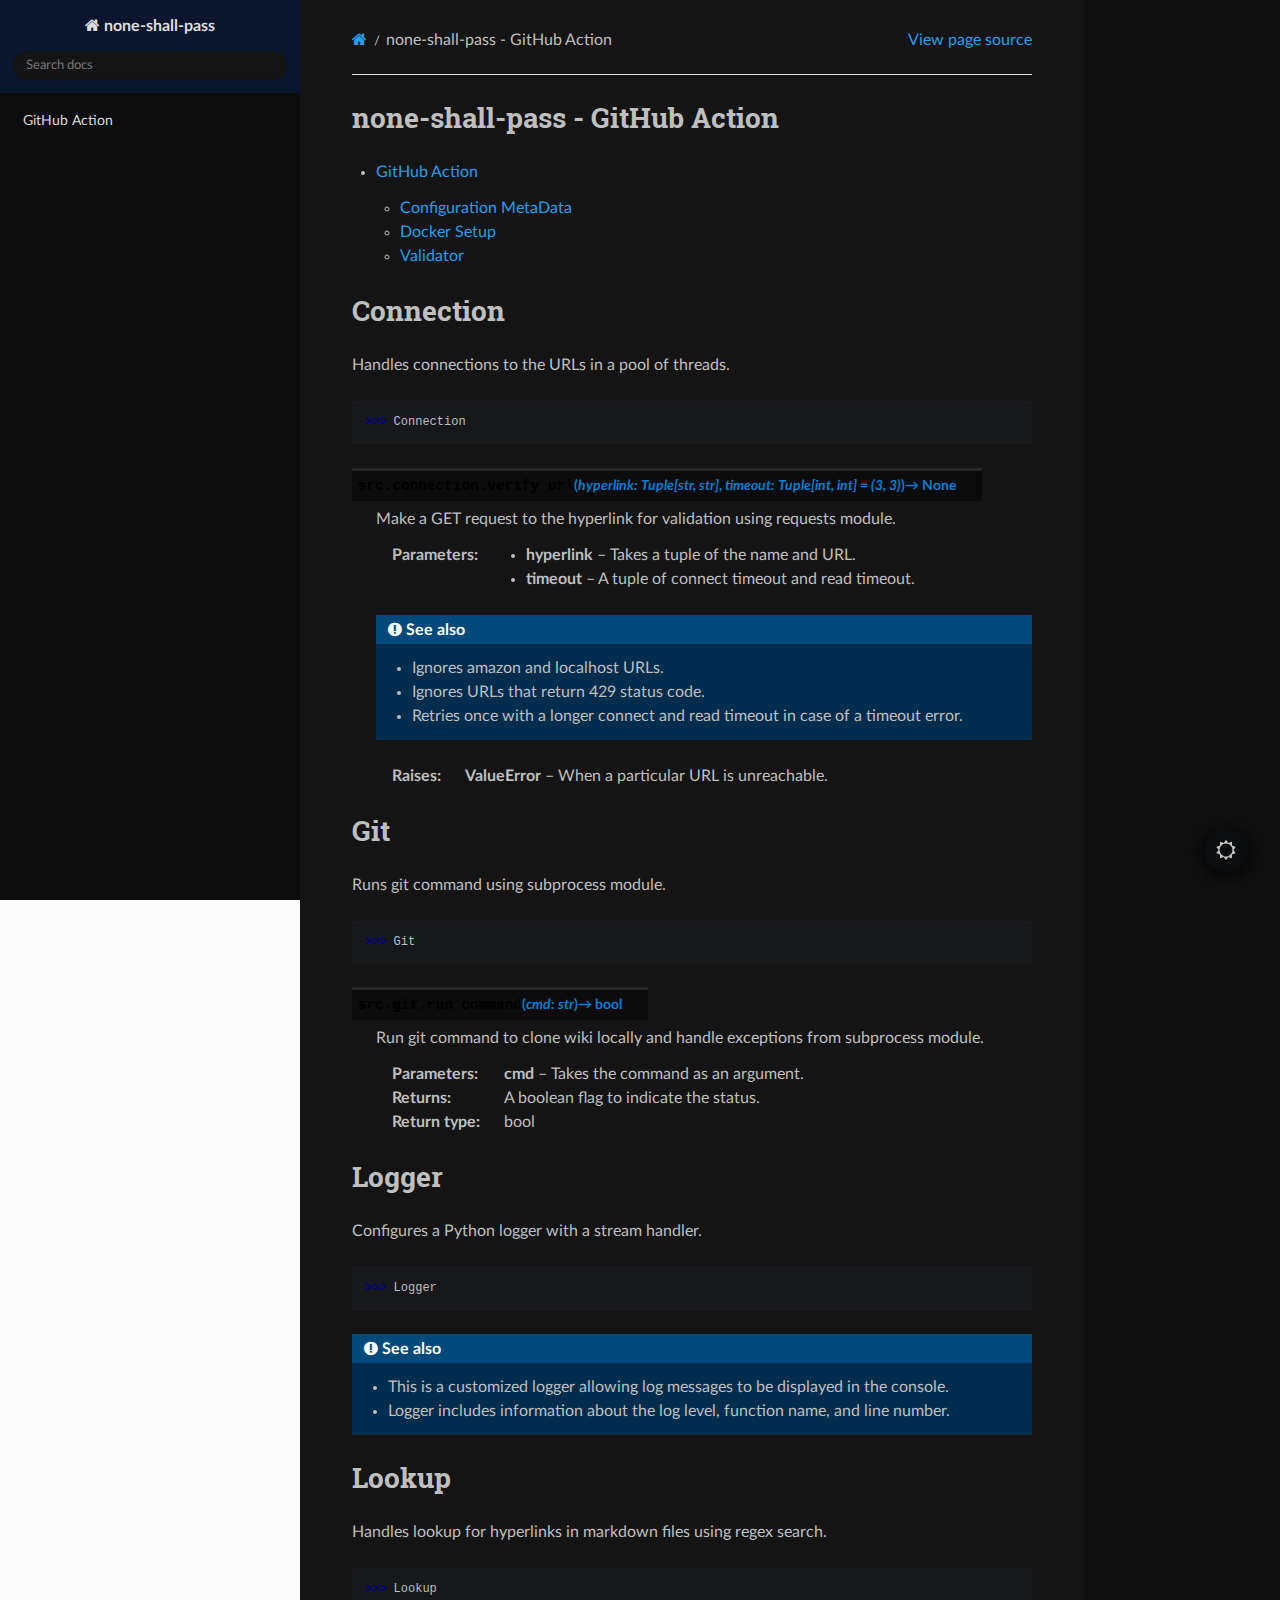
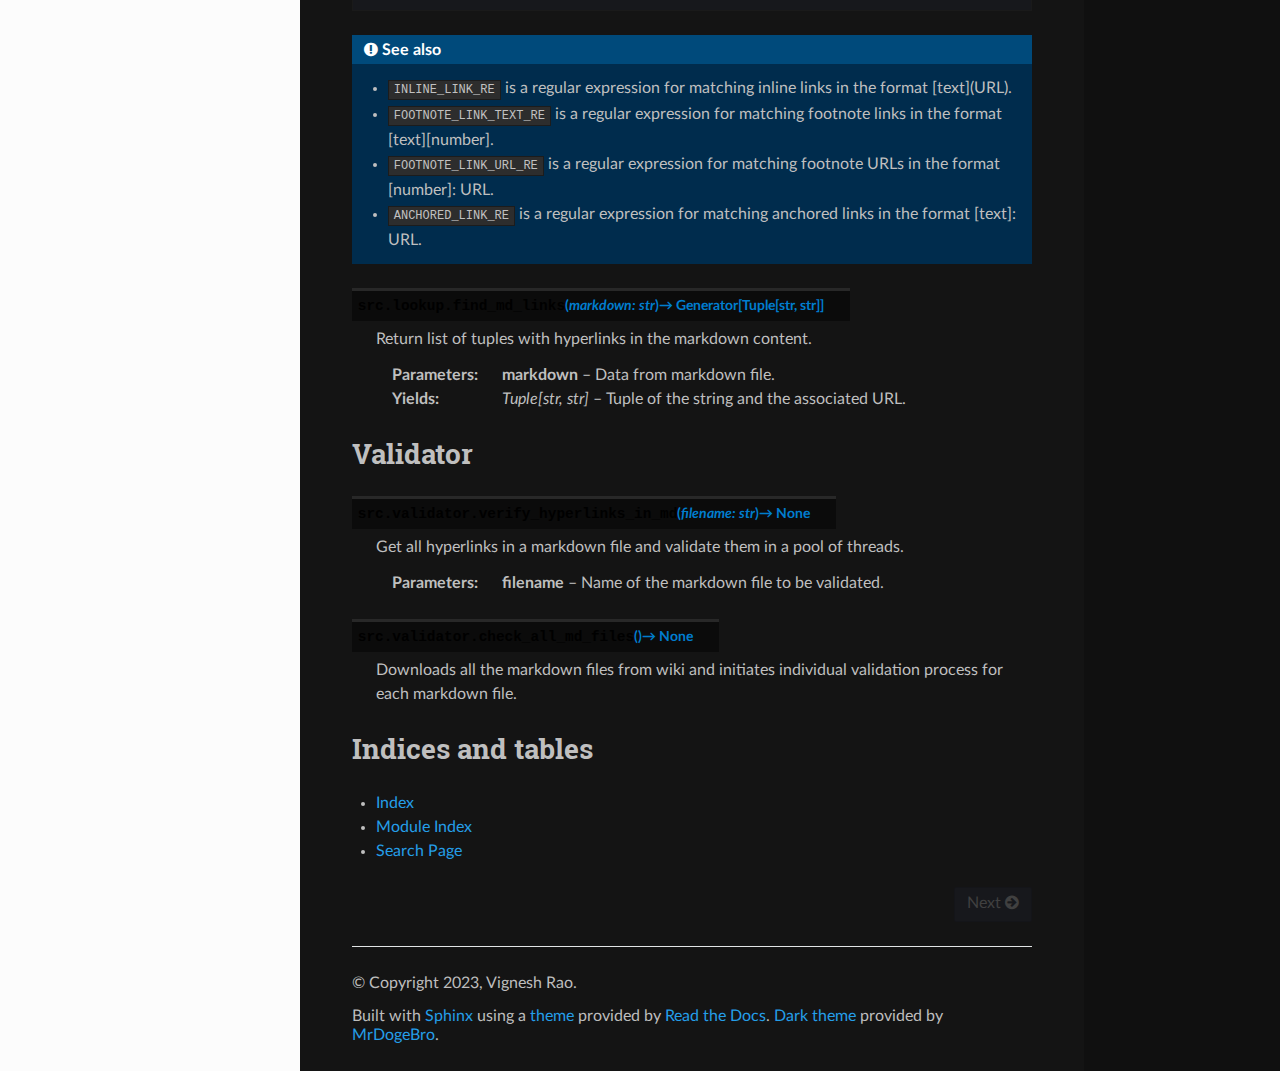
==== docs/index.html @ 96986c54 "Split validation process into modules Update Dockerfile to copy whole src directory Set working dire" ====
<!DOCTYPE html>
<html class="writer-html5" lang="en" >
<head>
  <meta charset="utf-8" /><meta name="generator" content="Docutils 0.18.1: http://docutils.sourceforge.net/" />

  <meta name="viewport" content="width=device-width, initial-scale=1.0" />
  <title>none-shall-pass - GitHub Action &mdash; none-shall-pass  documentation</title>
      <link rel="stylesheet" href="_static/pygments.css" type="text/css" />
      <link rel="stylesheet" href="_static/css/theme.css" type="text/css" />
      <link rel="stylesheet" href="_static/theme.css" type="text/css" />
      <link rel="stylesheet" href="_static/static.css" type="text/css" />
      <link rel="stylesheet" href="_static/dark_mode_css/general.css" type="text/css" />
      <link rel="stylesheet" href="_static/dark_mode_css/dark.css" type="text/css" />
  <!--[if lt IE 9]>
    <script src="_static/js/html5shiv.min.js"></script>
  <![endif]-->
  
        <script data-url_root="./" id="documentation_options" src="_static/documentation_options.js"></script>
        <script src="_static/jquery.js"></script>
        <script src="_static/underscore.js"></script>
        <script src="_static/_sphinx_javascript_frameworks_compat.js"></script>
        <script src="_static/doctools.js"></script>
        <script src="_static/dark_mode_js/default_dark.js"></script>
        <script src="_static/dark_mode_js/theme_switcher.js"></script>
    <script src="_static/js/theme.js"></script>
    <link rel="index" title="Index" href="genindex.html" />
    <link rel="search" title="Search" href="search.html" />
    <link rel="next" title="GitHub Action" href="action.html" /> 
</head>

<body class="wy-body-for-nav"> 
  <div class="wy-grid-for-nav">
    <nav data-toggle="wy-nav-shift" class="wy-nav-side">
      <div class="wy-side-scroll">
        <div class="wy-side-nav-search" >

          
          
          <a href="#" class="icon icon-home">
            none-shall-pass
          </a>
<div role="search">
  <form id="rtd-search-form" class="wy-form" action="search.html" method="get">
    <input type="text" name="q" placeholder="Search docs" aria-label="Search docs" />
    <input type="hidden" name="check_keywords" value="yes" />
    <input type="hidden" name="area" value="default" />
  </form>
</div>
        </div><div class="wy-menu wy-menu-vertical" data-spy="affix" role="navigation" aria-label="Navigation menu">
              <ul>
<li class="toctree-l1"><a class="reference internal" href="action.html">GitHub Action</a></li>
</ul>

        </div>
      </div>
    </nav>

    <section data-toggle="wy-nav-shift" class="wy-nav-content-wrap"><nav class="wy-nav-top" aria-label="Mobile navigation menu" >
          <i data-toggle="wy-nav-top" class="fa fa-bars"></i>
          <a href="#">none-shall-pass</a>
      </nav>

      <div class="wy-nav-content">
        <div class="rst-content">
          <div role="navigation" aria-label="Page navigation">
  <ul class="wy-breadcrumbs">
      <li><a href="#" class="icon icon-home" aria-label="Home"></a></li>
      <li class="breadcrumb-item active">none-shall-pass - GitHub Action</li>
      <li class="wy-breadcrumbs-aside">
            <a href="_sources/index.rst.txt" rel="nofollow"> View page source</a>
      </li>
  </ul>
  <hr/>
</div>
          <div role="main" class="document" itemscope="itemscope" itemtype="http://schema.org/Article">
           <div itemprop="articleBody">
             
  <section id="none-shall-pass-github-action">
<h1>none-shall-pass - GitHub Action<a class="headerlink" href="#none-shall-pass-github-action" title="Permalink to this heading"></a></h1>
<div class="toctree-wrapper compound">
<ul>
<li class="toctree-l1"><a class="reference internal" href="action.html">GitHub Action</a><ul>
<li class="toctree-l2"><a class="reference internal" href="action.html#configuration-metadata">Configuration MetaData</a></li>
<li class="toctree-l2"><a class="reference internal" href="action.html#docker-setup">Docker Setup</a></li>
<li class="toctree-l2"><a class="reference internal" href="action.html#validator">Validator</a></li>
</ul>
</li>
</ul>
</div>
</section>
<section id="module-src.connection">
<span id="connection"></span><h1>Connection<a class="headerlink" href="#module-src.connection" title="Permalink to this heading"></a></h1>
<p>Handles connections to the URLs in a pool of threads.</p>
<div class="doctest highlight-default notranslate"><div class="highlight"><pre><span></span><span class="gp">&gt;&gt;&gt; </span><span class="n">Connection</span>
</pre></div>
</div>
<dl class="py function">
<dt class="sig sig-object py" id="src.connection.verify_url">
<span class="sig-prename descclassname"><span class="pre">src.connection.</span></span><span class="sig-name descname"><span class="pre">verify_url</span></span><span class="sig-paren">(</span><em class="sig-param"><span class="n"><span class="pre">hyperlink</span></span><span class="p"><span class="pre">:</span></span><span class="w"> </span><span class="n"><span class="pre">Tuple</span><span class="p"><span class="pre">[</span></span><span class="pre">str</span><span class="p"><span class="pre">,</span></span><span class="w"> </span><span class="pre">str</span><span class="p"><span class="pre">]</span></span></span></em>, <em class="sig-param"><span class="n"><span class="pre">timeout</span></span><span class="p"><span class="pre">:</span></span><span class="w"> </span><span class="n"><span class="pre">Tuple</span><span class="p"><span class="pre">[</span></span><span class="pre">int</span><span class="p"><span class="pre">,</span></span><span class="w"> </span><span class="pre">int</span><span class="p"><span class="pre">]</span></span></span><span class="w"> </span><span class="o"><span class="pre">=</span></span><span class="w"> </span><span class="default_value"><span class="pre">(3,</span> <span class="pre">3)</span></span></em><span class="sig-paren">)</span> <span class="sig-return"><span class="sig-return-icon">&#x2192;</span> <span class="sig-return-typehint"><span class="pre">None</span></span></span><a class="headerlink" href="#src.connection.verify_url" title="Permalink to this definition"></a></dt>
<dd><p>Make a GET request to the hyperlink for validation using requests module.</p>
<dl class="field-list simple">
<dt class="field-odd">Parameters<span class="colon">:</span></dt>
<dd class="field-odd"><ul class="simple">
<li><p><strong>hyperlink</strong> – Takes a tuple of the name and URL.</p></li>
<li><p><strong>timeout</strong> – A tuple of connect timeout and read timeout.</p></li>
</ul>
</dd>
</dl>
<div class="admonition seealso">
<p class="admonition-title">See also</p>
<ul class="simple">
<li><p>Ignores amazon and localhost URLs.</p></li>
<li><p>Ignores URLs that return 429 status code.</p></li>
<li><p>Retries once with a longer connect and read timeout in case of a timeout error.</p></li>
</ul>
</div>
<dl class="field-list simple">
<dt class="field-odd">Raises<span class="colon">:</span></dt>
<dd class="field-odd"><p><strong>ValueError</strong> – When a particular URL is unreachable.</p>
</dd>
</dl>
</dd></dl>

</section>
<section id="module-src.git">
<span id="git"></span><h1>Git<a class="headerlink" href="#module-src.git" title="Permalink to this heading"></a></h1>
<p>Runs git command using subprocess module.</p>
<div class="doctest highlight-default notranslate"><div class="highlight"><pre><span></span><span class="gp">&gt;&gt;&gt; </span><span class="n">Git</span>
</pre></div>
</div>
<dl class="py function">
<dt class="sig sig-object py" id="src.git.run_command">
<span class="sig-prename descclassname"><span class="pre">src.git.</span></span><span class="sig-name descname"><span class="pre">run_command</span></span><span class="sig-paren">(</span><em class="sig-param"><span class="n"><span class="pre">cmd</span></span><span class="p"><span class="pre">:</span></span><span class="w"> </span><span class="n"><span class="pre">str</span></span></em><span class="sig-paren">)</span> <span class="sig-return"><span class="sig-return-icon">&#x2192;</span> <span class="sig-return-typehint"><span class="pre">bool</span></span></span><a class="headerlink" href="#src.git.run_command" title="Permalink to this definition"></a></dt>
<dd><p>Run git command to clone wiki locally and handle exceptions from subprocess module.</p>
<dl class="field-list simple">
<dt class="field-odd">Parameters<span class="colon">:</span></dt>
<dd class="field-odd"><p><strong>cmd</strong> – Takes the command as an argument.</p>
</dd>
<dt class="field-even">Returns<span class="colon">:</span></dt>
<dd class="field-even"><p>A boolean flag to indicate the status.</p>
</dd>
<dt class="field-odd">Return type<span class="colon">:</span></dt>
<dd class="field-odd"><p>bool</p>
</dd>
</dl>
</dd></dl>

</section>
<section id="module-src.logger">
<span id="logger"></span><h1>Logger<a class="headerlink" href="#module-src.logger" title="Permalink to this heading"></a></h1>
<p>Configures a Python logger with a stream handler.</p>
<div class="doctest highlight-default notranslate"><div class="highlight"><pre><span></span><span class="gp">&gt;&gt;&gt; </span><span class="n">Logger</span>
</pre></div>
</div>
<div class="admonition seealso">
<p class="admonition-title">See also</p>
<ul class="simple">
<li><p>This is a customized logger allowing log messages to be displayed in the console.</p></li>
<li><p>Logger includes information about the log level, function name, and line number.</p></li>
</ul>
</div>
</section>
<section id="module-src.lookup">
<span id="lookup"></span><h1>Lookup<a class="headerlink" href="#module-src.lookup" title="Permalink to this heading"></a></h1>
<p>Handles lookup for hyperlinks in markdown files using regex search.</p>
<div class="doctest highlight-default notranslate"><div class="highlight"><pre><span></span><span class="gp">&gt;&gt;&gt; </span><span class="n">Lookup</span>
</pre></div>
</div>
<div class="admonition seealso">
<p class="admonition-title">See also</p>
<ul class="simple">
<li><p><code class="docutils literal notranslate"><span class="pre">INLINE_LINK_RE</span></code> is a regular expression for matching inline links in the format [text](URL).</p></li>
<li><p><code class="docutils literal notranslate"><span class="pre">FOOTNOTE_LINK_TEXT_RE</span></code> is a regular expression for matching footnote links in the format [text][number].</p></li>
<li><p><code class="docutils literal notranslate"><span class="pre">FOOTNOTE_LINK_URL_RE</span></code> is a regular expression for matching footnote URLs in the format [number]: URL.</p></li>
<li><p><code class="docutils literal notranslate"><span class="pre">ANCHORED_LINK_RE</span></code> is a regular expression for matching anchored links in the format [text]: URL.</p></li>
</ul>
</div>
<dl class="py function">
<dt class="sig sig-object py" id="src.lookup.find_md_links">
<span class="sig-prename descclassname"><span class="pre">src.lookup.</span></span><span class="sig-name descname"><span class="pre">find_md_links</span></span><span class="sig-paren">(</span><em class="sig-param"><span class="n"><span class="pre">markdown</span></span><span class="p"><span class="pre">:</span></span><span class="w"> </span><span class="n"><span class="pre">str</span></span></em><span class="sig-paren">)</span> <span class="sig-return"><span class="sig-return-icon">&#x2192;</span> <span class="sig-return-typehint"><span class="pre">Generator</span><span class="p"><span class="pre">[</span></span><span class="pre">Tuple</span><span class="p"><span class="pre">[</span></span><span class="pre">str</span><span class="p"><span class="pre">,</span></span><span class="w"> </span><span class="pre">str</span><span class="p"><span class="pre">]</span></span><span class="p"><span class="pre">]</span></span></span></span><a class="headerlink" href="#src.lookup.find_md_links" title="Permalink to this definition"></a></dt>
<dd><p>Return list of tuples with hyperlinks in the markdown content.</p>
<dl class="field-list simple">
<dt class="field-odd">Parameters<span class="colon">:</span></dt>
<dd class="field-odd"><p><strong>markdown</strong> – Data from markdown file.</p>
</dd>
<dt class="field-even">Yields<span class="colon">:</span></dt>
<dd class="field-even"><p><em>Tuple[str, str]</em> – Tuple of the string and the associated URL.</p>
</dd>
</dl>
</dd></dl>

</section>
<section id="module-src.validator">
<span id="validator"></span><h1>Validator<a class="headerlink" href="#module-src.validator" title="Permalink to this heading"></a></h1>
<dl class="py function">
<dt class="sig sig-object py" id="src.validator.verify_hyperlinks_in_md">
<span class="sig-prename descclassname"><span class="pre">src.validator.</span></span><span class="sig-name descname"><span class="pre">verify_hyperlinks_in_md</span></span><span class="sig-paren">(</span><em class="sig-param"><span class="n"><span class="pre">filename</span></span><span class="p"><span class="pre">:</span></span><span class="w"> </span><span class="n"><span class="pre">str</span></span></em><span class="sig-paren">)</span> <span class="sig-return"><span class="sig-return-icon">&#x2192;</span> <span class="sig-return-typehint"><span class="pre">None</span></span></span><a class="headerlink" href="#src.validator.verify_hyperlinks_in_md" title="Permalink to this definition"></a></dt>
<dd><p>Get all hyperlinks in a markdown file and validate them in a pool of threads.</p>
<dl class="field-list simple">
<dt class="field-odd">Parameters<span class="colon">:</span></dt>
<dd class="field-odd"><p><strong>filename</strong> – Name of the markdown file to be validated.</p>
</dd>
</dl>
</dd></dl>

<dl class="py function">
<dt class="sig sig-object py" id="src.validator.check_all_md_files">
<span class="sig-prename descclassname"><span class="pre">src.validator.</span></span><span class="sig-name descname"><span class="pre">check_all_md_files</span></span><span class="sig-paren">(</span><span class="sig-paren">)</span> <span class="sig-return"><span class="sig-return-icon">&#x2192;</span> <span class="sig-return-typehint"><span class="pre">None</span></span></span><a class="headerlink" href="#src.validator.check_all_md_files" title="Permalink to this definition"></a></dt>
<dd><p>Downloads all the markdown files from wiki and initiates individual validation process for each markdown file.</p>
</dd></dl>

</section>
<section id="indices-and-tables">
<h1>Indices and tables<a class="headerlink" href="#indices-and-tables" title="Permalink to this heading"></a></h1>
<ul class="simple">
<li><p><a class="reference internal" href="genindex.html"><span class="std std-ref">Index</span></a></p></li>
<li><p><a class="reference internal" href="py-modindex.html"><span class="std std-ref">Module Index</span></a></p></li>
<li><p><a class="reference internal" href="search.html"><span class="std std-ref">Search Page</span></a></p></li>
</ul>
</section>


           </div>
          </div>
          <footer><div class="rst-footer-buttons" role="navigation" aria-label="Footer">
        <a href="action.html" class="btn btn-neutral float-right" title="GitHub Action" accesskey="n" rel="next">Next <span class="fa fa-arrow-circle-right" aria-hidden="true"></span></a>
    </div>

  <hr/>

  <div role="contentinfo">
    <p>&#169; Copyright 2023, Vignesh Rao.</p>
  </div>

  Built with <a href="https://www.sphinx-doc.org/">Sphinx</a> using a
    <a href="https://github.com/readthedocs/sphinx_rtd_theme">theme</a>
    provided by <a href="https://readthedocs.org">Read the Docs</a>.
   

</footer>
        </div>
      </div>
    </section>
  </div>
  <script>
      jQuery(function () {
          SphinxRtdTheme.Navigation.enable(true);
      });
  </script> 

</body>
</html>
---- docs/_static/pygments.css ----
pre { line-height: 125%; }
td.linenos .normal { color: inherit; background-color: transparent; padding-left: 5px; padding-right: 5px; }
span.linenos { color: inherit; background-color: transparent; padding-left: 5px; padding-right: 5px; }
td.linenos .special { color: #000000; background-color: #ffffc0; padding-left: 5px; padding-right: 5px; }
span.linenos.special { color: #000000; background-color: #ffffc0; padding-left: 5px; padding-right: 5px; }
.highlight .hll { background-color: #ffffcc }
.highlight { background: #f8f8f8; }
.highlight .c { color: #3D7B7B; font-style: italic } /* Comment */
.highlight .err { border: 1px solid #FF0000 } /* Error */
.highlight .k { color: #008000; font-weight: bold } /* Keyword */
.highlight .o { color: #666666 } /* Operator */
.highlight .ch { color: #3D7B7B; font-style: italic } /* Comment.Hashbang */
.highlight .cm { color: #3D7B7B; font-style: italic } /* Comment.Multiline */
.highlight .cp { color: #9C6500 } /* Comment.Preproc */
.highlight .cpf { color: #3D7B7B; font-style: italic } /* Comment.PreprocFile */
.highlight .c1 { color: #3D7B7B; font-style: italic } /* Comment.Single */
.highlight .cs { color: #3D7B7B; font-style: italic } /* Comment.Special */
.highlight .gd { color: #A00000 } /* Generic.Deleted */
.highlight .ge { font-style: italic } /* Generic.Emph */
.highlight .ges { font-weight: bold; font-style: italic } /* Generic.EmphStrong */
.highlight .gr { color: #E40000 } /* Generic.Error */
.highlight .gh { color: #000080; font-weight: bold } /* Generic.Heading */
.highlight .gi { color: #008400 } /* Generic.Inserted */
.highlight .go { color: #717171 } /* Generic.Output */
.highlight .gp { color: #000080; font-weight: bold } /* Generic.Prompt */
.highlight .gs { font-weight: bold } /* Generic.Strong */
.highlight .gu { color: #800080; font-weight: bold } /* Generic.Subheading */
.highlight .gt { color: #0044DD } /* Generic.Traceback */
.highlight .kc { color: #008000; font-weight: bold } /* Keyword.Constant */
.highlight .kd { color: #008000; font-weight: bold } /* Keyword.Declaration */
.highlight .kn { color: #008000; font-weight: bold } /* Keyword.Namespace */
.highlight .kp { color: #008000 } /* Keyword.Pseudo */
.highlight .kr { color: #008000; font-weight: bold } /* Keyword.Reserved */
.highlight .kt { color: #B00040 } /* Keyword.Type */
.highlight .m { color: #666666 } /* Literal.Number */
.highlight .s { color: #BA2121 } /* Literal.String */
.highlight .na { color: #687822 } /* Name.Attribute */
.highlight .nb { color: #008000 } /* Name.Builtin */
.highlight .nc { color: #0000FF; font-weight: bold } /* Name.Class */
.highlight .no { color: #880000 } /* Name.Constant */
.highlight .nd { color: #AA22FF } /* Name.Decorator */
.highlight .ni { color: #717171; font-weight: bold } /* Name.Entity */
.highlight .ne { color: #CB3F38; font-weight: bold } /* Name.Exception */
.highlight .nf { color: #0000FF } /* Name.Function */
.highlight .nl { color: #767600 } /* Name.Label */
.highlight .nn { color: #0000FF; font-weight: bold } /* Name.Namespace */
.highlight .nt { color: #008000; font-weight: bold } /* Name.Tag */
.highlight .nv { color: #19177C } /* Name.Variable */
.highlight .ow { color: #AA22FF; font-weight: bold } /* Operator.Word */
.highlight .w { color: #bbbbbb } /* Text.Whitespace */
.highlight .mb { color: #666666 } /* Literal.Number.Bin */
.highlight .mf { color: #666666 } /* Literal.Number.Float */
.highlight .mh { color: #666666 } /* Literal.Number.Hex */
.highlight .mi { color: #666666 } /* Literal.Number.Integer */
.highlight .mo { color: #666666 } /* Literal.Number.Oct */
.highlight .sa { color: #BA2121 } /* Literal.String.Affix */
.highlight .sb { color: #BA2121 } /* Literal.String.Backtick */
.highlight .sc { color: #BA2121 } /* Literal.String.Char */
.highlight .dl { color: #BA2121 } /* Literal.String.Delimiter */
.highlight .sd { color: #BA2121; font-style: italic } /* Literal.String.Doc */
.highlight .s2 { color: #BA2121 } /* Literal.String.Double */
.highlight .se { color: #AA5D1F; font-weight: bold } /* Literal.String.Escape */
.highlight .sh { color: #BA2121 } /* Literal.String.Heredoc */
.highlight .si { color: #A45A77; font-weight: bold } /* Literal.String.Interpol */
.highlight .sx { color: #008000 } /* Literal.String.Other */
.highlight .sr { color: #A45A77 } /* Literal.String.Regex */
.highlight .s1 { color: #BA2121 } /* Literal.String.Single */
.highlight .ss { color: #19177C } /* Literal.String.Symbol */
.highlight .bp { color: #008000 } /* Name.Builtin.Pseudo */
.highlight .fm { color: #0000FF } /* Name.Function.Magic */
.highlight .vc { color: #19177C } /* Name.Variable.Class */
.highlight .vg { color: #19177C } /* Name.Variable.Global */
.highlight .vi { color: #19177C } /* Name.Variable.Instance */
.highlight .vm { color: #19177C } /* Name.Variable.Magic */
.highlight .il { color: #666666 } /* Literal.Number.Integer.Long */
---- docs/_static/css/theme.css ----
html{box-sizing:border-box}*,:after,:before{box-sizing:inherit}article,aside,details,figcaption,figure,footer,header,hgroup,nav,section{display:block}audio,canvas,video{display:inline-block;*display:inline;*zoom:1}[hidden],audio:not([controls]){display:none}*{-webkit-box-sizing:border-box;-moz-box-sizing:border-box;box-sizing:border-box}html{font-size:100%;-webkit-text-size-adjust:100%;-ms-text-size-adjust:100%}body{margin:0}a:active,a:hover{outline:0}abbr[title]{border-bottom:1px dotted}b,strong{font-weight:700}blockquote{margin:0}dfn{font-style:italic}ins{background:#ff9;text-decoration:none}ins,mark{color:#000}mark{background:#ff0;font-style:italic;font-weight:700}.rst-content code,.rst-content tt,code,kbd,pre,samp{font-family:monospace,serif;_font-family:courier new,monospace;font-size:1em}pre{white-space:pre}q{quotes:none}q:after,q:before{content:"";content:none}small{font-size:85%}sub,sup{font-size:75%;line-height:0;position:relative;vertical-align:baseline}sup{top:-.5em}sub{bottom:-.25em}dl,ol,ul{margin:0;padding:0;list-style:none;list-style-image:none}li{list-style:none}dd{margin:0}img{border:0;-ms-interpolation-mode:bicubic;vertical-align:middle;max-width:100%}svg:not(:root){overflow:hidden}figure,form{margin:0}label{cursor:pointer}button,input,select,textarea{font-size:100%;margin:0;vertical-align:baseline;*vertical-align:middle}button,input{line-height:normal}button,input[type=button],input[type=reset],input[type=submit]{cursor:pointer;-webkit-appearance:button;*overflow:visible}button[disabled],input[disabled]{cursor:default}input[type=search]{-webkit-appearance:textfield;-moz-box-sizing:content-box;-webkit-box-sizing:content-box;box-sizing:content-box}textarea{resize:vertical}table{border-collapse:collapse;border-spacing:0}td{vertical-align:top}.chromeframe{margin:.2em 0;background:#ccc;color:#000;padding:.2em 0}.ir{display:block;border:0;text-indent:-999em;overflow:hidden;background-color:transparent;background-repeat:no-repeat;text-align:left;direction:ltr;*line-height:0}.ir br{display:none}.hidden{display:none!important;visibility:hidden}.visuallyhidden{border:0;clip:rect(0 0 0 0);height:1px;margin:-1px;overflow:hidden;padding:0;position:absolute;width:1px}.visuallyhidden.focusable:active,.visuallyhidden.focusable:focus{clip:auto;height:auto;margin:0;overflow:visible;position:static;width:auto}.invisible{visibility:hidden}.relative{position:relative}big,small{font-size:100%}@media print{body,html,section{background:none!important}*{box-shadow:none!important;text-shadow:none!important;filter:none!important;-ms-filter:none!important}a,a:visited{text-decoration:underline}.ir a:after,a[href^="#"]:after,a[href^="javascript:"]:after{content:""}blockquote,pre{page-break-inside:avoid}thead{display:table-header-group}img,tr{page-break-inside:avoid}img{max-width:100%!important}@page{margin:.5cm}.rst-content .toctree-wrapper>p.caption,h2,h3,p{orphans:3;widows:3}.rst-content .toctree-wrapper>p.caption,h2,h3{page-break-after:avoid}}.btn,.fa:before,.icon:before,.rst-content .admonition,.rst-content .admonition-title:before,.rst-content .admonition-todo,.rst-content .attention,.rst-content .caution,.rst-content .code-block-caption .headerlink:before,.rst-content .danger,.rst-content .eqno .headerlink:before,.rst-content .error,.rst-content .hint,.rst-content .important,.rst-content .note,.rst-content .seealso,.rst-content .tip,.rst-content .warning,.rst-content code.download span:first-child:before,.rst-content dl dt .headerlink:before,.rst-content h1 .headerlink:before,.rst-content h2 .headerlink:before,.rst-content h3 .headerlink:before,.rst-content h4 .headerlink:before,.rst-content h5 .headerlink:before,.rst-content h6 .headerlink:before,.rst-content p.caption .headerlink:before,.rst-content p .headerlink:before,.rst-content table>caption .headerlink:before,.rst-content tt.download span:first-child:before,.wy-alert,.wy-dropdown .caret:before,.wy-inline-validate.wy-inline-validate-danger .wy-input-context:before,.wy-inline-validate.wy-inline-validate-info .wy-input-context:before,.wy-inline-validate.wy-inline-validate-success .wy-input-context:before,.wy-inline-validate.wy-inline-validate-warning .wy-input-context:before,.wy-menu-vertical li.current>a button.toctree-expand:before,.wy-menu-vertical li.on a button.toctree-expand:before,.wy-menu-vertical li button.toctree-expand:before,input[type=color],input[type=date],input[type=datetime-local],input[type=datetime],input[type=email],input[type=month],input[type=number],input[type=password],input[type=search],input[type=tel],input[type=text],input[type=time],input[type=url],input[type=week],select,textarea{-webkit-font-smoothing:antialiased}.clearfix{*zoom:1}.clearfix:after,.clearfix:before{display:table;content:""}.clearfix:after{clear:both}/*!
 *  Font Awesome 4.7.0 by @davegandy - http://fontawesome.io - @fontawesome
 *  License - http://fontawesome.io/license (Font: SIL OFL 1.1, CSS: MIT License)
 */@font-face{font-family:FontAwesome;src:url(fonts/fontawesome-webfont.eot?674f50d287a8c48dc19ba404d20fe713);src:url(fonts/fontawesome-webfont.eot?674f50d287a8c48dc19ba404d20fe713?#iefix&v=4.7.0) format("embedded-opentype"),url(fonts/fontawesome-webfont.woff2?af7ae505a9eed503f8b8e6982036873e) format("woff2"),url(fonts/fontawesome-webfont.woff?fee66e712a8a08eef5805a46892932ad) format("woff"),url(fonts/fontawesome-webfont.ttf?b06871f281fee6b241d60582ae9369b9) format("truetype"),url(fonts/fontawesome-webfont.svg?912ec66d7572ff821749319396470bde#fontawesomeregular) format("svg");font-weight:400;font-style:normal}.fa,.icon,.rst-content .admonition-title,.rst-content .code-block-caption .headerlink,.rst-content .eqno .headerlink,.rst-content code.download span:first-child,.rst-content dl dt .headerlink,.rst-content h1 .headerlink,.rst-content h2 .headerlink,.rst-content h3 .headerlink,.rst-content h4 .headerlink,.rst-content h5 .headerlink,.rst-content h6 .headerlink,.rst-content p.caption .headerlink,.rst-content p .headerlink,.rst-content table>caption .headerlink,.rst-content tt.download span:first-child,.wy-menu-vertical li.current>a button.toctree-expand,.wy-menu-vertical li.on a button.toctree-expand,.wy-menu-vertical li button.toctree-expand{display:inline-block;font:normal normal normal 14px/1 FontAwesome;font-size:inherit;text-rendering:auto;-webkit-font-smoothing:antialiased;-moz-osx-font-smoothing:grayscale}.fa-lg{font-size:1.33333em;line-height:.75em;vertical-align:-15%}.fa-2x{font-size:2em}.fa-3x{font-size:3em}.fa-4x{font-size:4em}.fa-5x{font-size:5em}.fa-fw{width:1.28571em;text-align:center}.fa-ul{padding-left:0;margin-left:2.14286em;list-style-type:none}.fa-ul>li{position:relative}.fa-li{position:absolute;left:-2.14286em;width:2.14286em;top:.14286em;text-align:center}.fa-li.fa-lg{left:-1.85714em}.fa-border{padding:.2em .25em .15em;border:.08em solid #eee;border-radius:.1em}.fa-pull-left{float:left}.fa-pull-right{float:right}.fa-pull-left.icon,.fa.fa-pull-left,.rst-content .code-block-caption .fa-pull-left.headerlink,.rst-content .eqno .fa-pull-left.headerlink,.rst-content .fa-pull-left.admonition-title,.rst-content code.download span.fa-pull-left:first-child,.rst-content dl dt .fa-pull-left.headerlink,.rst-content h1 .fa-pull-left.headerlink,.rst-content h2 .fa-pull-left.headerlink,.rst-content h3 .fa-pull-left.headerlink,.rst-content h4 .fa-pull-left.headerlink,.rst-content h5 .fa-pull-left.headerlink,.rst-content h6 .fa-pull-left.headerlink,.rst-content p .fa-pull-left.headerlink,.rst-content table>caption .fa-pull-left.headerlink,.rst-content tt.download span.fa-pull-left:first-child,.wy-menu-vertical li.current>a button.fa-pull-left.toctree-expand,.wy-menu-vertical li.on a button.fa-pull-left.toctree-expand,.wy-menu-vertical li button.fa-pull-left.toctree-expand{margin-right:.3em}.fa-pull-right.icon,.fa.fa-pull-right,.rst-content .code-block-caption .fa-pull-right.headerlink,.rst-content .eqno .fa-pull-right.headerlink,.rst-content .fa-pull-right.admonition-title,.rst-content code.download span.fa-pull-right:first-child,.rst-content dl dt .fa-pull-right.headerlink,.rst-content h1 .fa-pull-right.headerlink,.rst-content h2 .fa-pull-right.headerlink,.rst-content h3 .fa-pull-right.headerlink,.rst-content h4 .fa-pull-right.headerlink,.rst-content h5 .fa-pull-right.headerlink,.rst-content h6 .fa-pull-right.headerlink,.rst-content p .fa-pull-right.headerlink,.rst-content table>caption .fa-pull-right.headerlink,.rst-content tt.download span.fa-pull-right:first-child,.wy-menu-vertical li.current>a button.fa-pull-right.toctree-expand,.wy-menu-vertical li.on a button.fa-pull-right.toctree-expand,.wy-menu-vertical li button.fa-pull-right.toctree-expand{margin-left:.3em}.pull-right{float:right}.pull-left{float:left}.fa.pull-left,.pull-left.icon,.rst-content .code-block-caption .pull-left.headerlink,.rst-content .eqno .pull-left.headerlink,.rst-content .pull-left.admonition-title,.rst-content code.download span.pull-left:first-child,.rst-content dl dt .pull-left.headerlink,.rst-content h1 .pull-left.headerlink,.rst-content h2 .pull-left.headerlink,.rst-content h3 .pull-left.headerlink,.rst-content h4 .pull-left.headerlink,.rst-content h5 .pull-left.headerlink,.rst-content h6 .pull-left.headerlink,.rst-content p .pull-left.headerlink,.rst-content table>caption .pull-left.headerlink,.rst-content tt.download span.pull-left:first-child,.wy-menu-vertical li.current>a button.pull-left.toctree-expand,.wy-menu-vertical li.on a button.pull-left.toctree-expand,.wy-menu-vertical li button.pull-left.toctree-expand{margin-right:.3em}.fa.pull-right,.pull-right.icon,.rst-content .code-block-caption .pull-right.headerlink,.rst-content .eqno .pull-right.headerlink,.rst-content .pull-right.admonition-title,.rst-content code.download span.pull-right:first-child,.rst-content dl dt .pull-right.headerlink,.rst-content h1 .pull-right.headerlink,.rst-content h2 .pull-right.headerlink,.rst-content h3 .pull-right.headerlink,.rst-content h4 .pull-right.headerlink,.rst-content h5 .pull-right.headerlink,.rst-content h6 .pull-right.headerlink,.rst-content p .pull-right.headerlink,.rst-content table>caption .pull-right.headerlink,.rst-content tt.download span.pull-right:first-child,.wy-menu-vertical li.current>a button.pull-right.toctree-expand,.wy-menu-vertical li.on a button.pull-right.toctree-expand,.wy-menu-vertical li button.pull-right.toctree-expand{margin-left:.3em}.fa-spin{-webkit-animation:fa-spin 2s linear infinite;animation:fa-spin 2s linear infinite}.fa-pulse{-webkit-animation:fa-spin 1s steps(8) infinite;animation:fa-spin 1s steps(8) infinite}@-webkit-keyframes fa-spin{0%{-webkit-transform:rotate(0deg);transform:rotate(0deg)}to{-webkit-transform:rotate(359deg);transform:rotate(359deg)}}@keyframes fa-spin{0%{-webkit-transform:rotate(0deg);transform:rotate(0deg)}to{-webkit-transform:rotate(359deg);transform:rotate(359deg)}}.fa-rotate-90{-ms-filter:"progid:DXImageTransform.Microsoft.BasicImage(rotation=1)";-webkit-transform:rotate(90deg);-ms-transform:rotate(90deg);transform:rotate(90deg)}.fa-rotate-180{-ms-filter:"progid:DXImageTransform.Microsoft.BasicImage(rotation=2)";-webkit-transform:rotate(180deg);-ms-transform:rotate(180deg);transform:rotate(180deg)}.fa-rotate-270{-ms-filter:"progid:DXImageTransform.Microsoft.BasicImage(rotation=3)";-webkit-transform:rotate(270deg);-ms-transform:rotate(270deg);transform:rotate(270deg)}.fa-flip-horizontal{-ms-filter:"progid:DXImageTransform.Microsoft.BasicImage(rotation=0, mirror=1)";-webkit-transform:scaleX(-1);-ms-transform:scaleX(-1);transform:scaleX(-1)}.fa-flip-vertical{-ms-filter:"progid:DXImageTransform.Microsoft.BasicImage(rotation=2, mirror=1)";-webkit-transform:scaleY(-1);-ms-transform:scaleY(-1);transform:scaleY(-1)}:root .fa-flip-horizontal,:root .fa-flip-vertical,:root .fa-rotate-90,:root .fa-rotate-180,:root .fa-rotate-270{filter:none}.fa-stack{position:relative;display:inline-block;width:2em;height:2em;line-height:2em;vertical-align:middle}.fa-stack-1x,.fa-stack-2x{position:absolute;left:0;width:100%;text-align:center}.fa-stack-1x{line-height:inherit}.fa-stack-2x{font-size:2em}.fa-inverse{color:#fff}.fa-glass:before{content:""}.fa-music:before{content:""}.fa-search:before,.icon-search:before{content:""}.fa-envelope-o:before{content:""}.fa-heart:before{content:""}.fa-star:before{content:""}.fa-star-o:before{content:""}.fa-user:before{content:""}.fa-film:before{content:""}.fa-th-large:before{content:""}.fa-th:before{content:""}.fa-th-list:before{content:""}.fa-check:before{content:""}.fa-close:before,.fa-remove:before,.fa-times:before{content:""}.fa-search-plus:before{content:""}.fa-search-minus:before{content:""}.fa-power-off:before{content:""}.fa-signal:before{content:""}.fa-cog:before,.fa-gear:before{content:""}.fa-trash-o:before{content:""}.fa-home:before,.icon-home:before{content:""}.fa-file-o:before{content:""}.fa-clock-o:before{content:""}.fa-road:before{content:""}.fa-download:before,.rst-content code.download span:first-child:before,.rst-content tt.download span:first-child:before{content:""}.fa-arrow-circle-o-down:before{content:""}.fa-arrow-circle-o-up:before{content:""}.fa-inbox:before{content:""}.fa-play-circle-o:before{content:""}.fa-repeat:before,.fa-rotate-right:before{content:""}.fa-refresh:before{content:""}.fa-list-alt:before{content:""}.fa-lock:before{content:""}.fa-flag:before{content:""}.fa-headphones:before{content:""}.fa-volume-off:before{content:""}.fa-volume-down:before{content:""}.fa-volume-up:before{content:""}.fa-qrcode:before{content:""}.fa-barcode:before{content:""}.fa-tag:before{content:""}.fa-tags:before{content:""}.fa-book:before,.icon-book:before{content:""}.fa-bookmark:before{content:""}.fa-print:before{content:""}.fa-camera:before{content:""}.fa-font:before{content:""}.fa-bold:before{content:""}.fa-italic:before{content:""}.fa-text-height:before{content:""}.fa-text-width:before{content:""}.fa-align-left:before{content:""}.fa-align-center:before{content:""}.fa-align-right:before{content:""}.fa-align-justify:before{content:""}.fa-list:before{content:""}.fa-dedent:before,.fa-outdent:before{content:""}.fa-indent:before{content:""}.fa-video-camera:before{content:""}.fa-image:before,.fa-photo:before,.fa-picture-o:before{content:""}.fa-pencil:before{content:""}.fa-map-marker:before{content:""}.fa-adjust:before{content:""}.fa-tint:before{content:""}.fa-edit:before,.fa-pencil-square-o:before{content:""}.fa-share-square-o:before{content:""}.fa-check-square-o:before{content:""}.fa-arrows:before{content:""}.fa-step-backward:before{content:""}.fa-fast-backward:before{content:""}.fa-backward:before{content:""}.fa-play:before{content:""}.fa-pause:before{content:""}.fa-stop:before{content:""}.fa-forward:before{content:""}.fa-fast-forward:before{content:""}.fa-step-forward:before{content:""}.fa-eject:before{content:""}.fa-chevron-left:before{content:""}.fa-chevron-right:before{content:""}.fa-plus-circle:before{content:""}.fa-minus-circle:before{content:""}.fa-times-circle:before,.wy-inline-validate.wy-inline-validate-danger .wy-input-context:before{content:""}.fa-check-circle:before,.wy-inline-validate.wy-inline-validate-success .wy-input-context:before{content:""}.fa-question-circle:before{content:""}.fa-info-circle:before{content:""}.fa-crosshairs:before{content:""}.fa-times-circle-o:before{content:""}.fa-check-circle-o:before{content:""}.fa-ban:before{content:""}.fa-arrow-left:before{content:""}.fa-arrow-right:before{content:""}.fa-arrow-up:before{content:""}.fa-arrow-down:before{content:""}.fa-mail-forward:before,.fa-share:before{content:""}.fa-expand:before{content:""}.fa-compress:before{content:""}.fa-plus:before{content:""}.fa-minus:before{content:""}.fa-asterisk:before{content:""}.fa-exclamation-circle:before,.rst-content .admonition-title:before,.wy-inline-validate.wy-inline-validate-info .wy-input-context:before,.wy-inline-validate.wy-inline-validate-warning .wy-input-context:before{content:""}.fa-gift:before{content:""}.fa-leaf:before{content:""}.fa-fire:before,.icon-fire:before{content:""}.fa-eye:before{content:""}.fa-eye-slash:before{content:""}.fa-exclamation-triangle:before,.fa-warning:before{content:""}.fa-plane:before{content:""}.fa-calendar:before{content:""}.fa-random:before{content:""}.fa-comment:before{content:""}.fa-magnet:before{content:""}.fa-chevron-up:before{content:""}.fa-chevron-down:before{content:""}.fa-retweet:before{content:""}.fa-shopping-cart:before{content:""}.fa-folder:before{content:""}.fa-folder-open:before{content:""}.fa-arrows-v:before{content:""}.fa-arrows-h:before{content:""}.fa-bar-chart-o:before,.fa-bar-chart:before{content:""}.fa-twitter-square:before{content:""}.fa-facebook-square:before{content:""}.fa-camera-retro:before{content:""}.fa-key:before{content:""}.fa-cogs:before,.fa-gears:before{content:""}.fa-comments:before{content:""}.fa-thumbs-o-up:before{content:""}.fa-thumbs-o-down:before{content:""}.fa-star-half:before{content:""}.fa-heart-o:before{content:""}.fa-sign-out:before{content:""}.fa-linkedin-square:before{content:""}.fa-thumb-tack:before{content:""}.fa-external-link:before{content:""}.fa-sign-in:before{content:""}.fa-trophy:before{content:""}.fa-github-square:before{content:""}.fa-upload:before{content:""}.fa-lemon-o:before{content:""}.fa-phone:before{content:""}.fa-square-o:before{content:""}.fa-bookmark-o:before{content:""}.fa-phone-square:before{content:""}.fa-twitter:before{content:""}.fa-facebook-f:before,.fa-facebook:before{content:""}.fa-github:before,.icon-github:before{content:""}.fa-unlock:before{content:""}.fa-credit-card:before{content:""}.fa-feed:before,.fa-rss:before{content:""}.fa-hdd-o:before{content:""}.fa-bullhorn:before{content:""}.fa-bell:before{content:""}.fa-certificate:before{content:""}.fa-hand-o-right:before{content:""}.fa-hand-o-left:before{content:""}.fa-hand-o-up:before{content:""}.fa-hand-o-down:before{content:""}.fa-arrow-circle-left:before,.icon-circle-arrow-left:before{content:""}.fa-arrow-circle-right:before,.icon-circle-arrow-right:before{content:""}.fa-arrow-circle-up:before{content:""}.fa-arrow-circle-down:before{content:""}.fa-globe:before{content:""}.fa-wrench:before{content:""}.fa-tasks:before{content:""}.fa-filter:before{content:""}.fa-briefcase:before{content:""}.fa-arrows-alt:before{content:""}.fa-group:before,.fa-users:before{content:""}.fa-chain:before,.fa-link:before,.icon-link:before{content:""}.fa-cloud:before{content:""}.fa-flask:before{content:""}.fa-cut:before,.fa-scissors:before{content:""}.fa-copy:before,.fa-files-o:before{content:""}.fa-paperclip:before{content:""}.fa-floppy-o:before,.fa-save:before{content:""}.fa-square:before{content:""}.fa-bars:before,.fa-navicon:before,.fa-reorder:before{content:""}.fa-list-ul:before{content:""}.fa-list-ol:before{content:""}.fa-strikethrough:before{content:""}.fa-underline:before{content:""}.fa-table:before{content:""}.fa-magic:before{content:""}.fa-truck:before{content:""}.fa-pinterest:before{content:""}.fa-pinterest-square:before{content:""}.fa-google-plus-square:before{content:""}.fa-google-plus:before{content:""}.fa-money:before{content:""}.fa-caret-down:before,.icon-caret-down:before,.wy-dropdown .caret:before{content:""}.fa-caret-up:before{content:""}.fa-caret-left:before{content:""}.fa-caret-right:before{content:""}.fa-columns:before{content:""}.fa-sort:before,.fa-unsorted:before{content:""}.fa-sort-desc:before,.fa-sort-down:before{content:""}.fa-sort-asc:before,.fa-sort-up:before{content:""}.fa-envelope:before{content:""}.fa-linkedin:before{content:""}.fa-rotate-left:before,.fa-undo:before{content:""}.fa-gavel:before,.fa-legal:before{content:""}.fa-dashboard:before,.fa-tachometer:before{content:""}.fa-comment-o:before{content:""}.fa-comments-o:before{content:""}.fa-bolt:before,.fa-flash:before{content:""}.fa-sitemap:before{content:""}.fa-umbrella:before{content:""}.fa-clipboard:before,.fa-paste:before{content:""}.fa-lightbulb-o:before{content:""}.fa-exchange:before{content:""}.fa-cloud-download:before{content:""}.fa-cloud-upload:before{content:""}.fa-user-md:before{content:""}.fa-stethoscope:before{content:""}.fa-suitcase:before{content:""}.fa-bell-o:before{content:""}.fa-coffee:before{content:""}.fa-cutlery:before{content:""}.fa-file-text-o:before{content:""}.fa-building-o:before{content:""}.fa-hospital-o:before{content:""}.fa-ambulance:before{content:""}.fa-medkit:before{content:""}.fa-fighter-jet:before{content:""}.fa-beer:before{content:""}.fa-h-square:before{content:""}.fa-plus-square:before{content:""}.fa-angle-double-left:before{content:""}.fa-angle-double-right:before{content:""}.fa-angle-double-up:before{content:""}.fa-angle-double-down:before{content:""}.fa-angle-left:before{content:""}.fa-angle-right:before{content:""}.fa-angle-up:before{content:""}.fa-angle-down:before{content:""}.fa-desktop:before{content:""}.fa-laptop:before{content:""}.fa-tablet:before{content:""}.fa-mobile-phone:before,.fa-mobile:before{content:""}.fa-circle-o:before{content:""}.fa-quote-left:before{content:""}.fa-quote-right:before{content:""}.fa-spinner:before{content:""}.fa-circle:before{content:""}.fa-mail-reply:before,.fa-reply:before{content:""}.fa-github-alt:before{content:""}.fa-folder-o:before{content:""}.fa-folder-open-o:before{content:""}.fa-smile-o:before{content:""}.fa-frown-o:before{content:""}.fa-meh-o:before{content:""}.fa-gamepad:before{content:""}.fa-keyboard-o:before{content:""}.fa-flag-o:before{content:""}.fa-flag-checkered:before{content:""}.fa-terminal:before{content:""}.fa-code:before{content:""}.fa-mail-reply-all:before,.fa-reply-all:before{content:""}.fa-star-half-empty:before,.fa-star-half-full:before,.fa-star-half-o:before{content:""}.fa-location-arrow:before{content:""}.fa-crop:before{content:""}.fa-code-fork:before{content:""}.fa-chain-broken:before,.fa-unlink:before{content:""}.fa-question:before{content:""}.fa-info:before{content:""}.fa-exclamation:before{content:""}.fa-superscript:before{content:""}.fa-subscript:before{content:""}.fa-eraser:before{content:""}.fa-puzzle-piece:before{content:""}.fa-microphone:before{content:""}.fa-microphone-slash:before{content:""}.fa-shield:before{content:""}.fa-calendar-o:before{content:""}.fa-fire-extinguisher:before{content:""}.fa-rocket:before{content:""}.fa-maxcdn:before{content:""}.fa-chevron-circle-left:before{content:""}.fa-chevron-circle-right:before{content:""}.fa-chevron-circle-up:before{content:""}.fa-chevron-circle-down:before{content:""}.fa-html5:before{content:""}.fa-css3:before{content:""}.fa-anchor:before{content:""}.fa-unlock-alt:before{content:""}.fa-bullseye:before{content:""}.fa-ellipsis-h:before{content:""}.fa-ellipsis-v:before{content:""}.fa-rss-square:before{content:""}.fa-play-circle:before{content:""}.fa-ticket:before{content:""}.fa-minus-square:before{content:""}.fa-minus-square-o:before,.wy-menu-vertical li.current>a button.toctree-expand:before,.wy-menu-vertical li.on a button.toctree-expand:before{content:""}.fa-level-up:before{content:""}.fa-level-down:before{content:""}.fa-check-square:before{content:""}.fa-pencil-square:before{content:""}.fa-external-link-square:before{content:""}.fa-share-square:before{content:""}.fa-compass:before{content:""}.fa-caret-square-o-down:before,.fa-toggle-down:before{content:""}.fa-caret-square-o-up:before,.fa-toggle-up:before{content:""}.fa-caret-square-o-right:before,.fa-toggle-right:before{content:""}.fa-eur:before,.fa-euro:before{content:""}.fa-gbp:before{content:""}.fa-dollar:before,.fa-usd:before{content:""}.fa-inr:before,.fa-rupee:before{content:""}.fa-cny:before,.fa-jpy:before,.fa-rmb:before,.fa-yen:before{content:""}.fa-rouble:before,.fa-rub:before,.fa-ruble:before{content:""}.fa-krw:before,.fa-won:before{content:""}.fa-bitcoin:before,.fa-btc:before{content:""}.fa-file:before{content:""}.fa-file-text:before{content:""}.fa-sort-alpha-asc:before{content:""}.fa-sort-alpha-desc:before{content:""}.fa-sort-amount-asc:before{content:""}.fa-sort-amount-desc:before{content:""}.fa-sort-numeric-asc:before{content:""}.fa-sort-numeric-desc:before{content:""}.fa-thumbs-up:before{content:""}.fa-thumbs-down:before{content:""}.fa-youtube-square:before{content:""}.fa-youtube:before{content:""}.fa-xing:before{content:""}.fa-xing-square:before{content:""}.fa-youtube-play:before{content:""}.fa-dropbox:before{content:""}.fa-stack-overflow:before{content:""}.fa-instagram:before{content:""}.fa-flickr:before{content:""}.fa-adn:before{content:""}.fa-bitbucket:before,.icon-bitbucket:before{content:""}.fa-bitbucket-square:before{content:""}.fa-tumblr:before{content:""}.fa-tumblr-square:before{content:""}.fa-long-arrow-down:before{content:""}.fa-long-arrow-up:before{content:""}.fa-long-arrow-left:before{content:""}.fa-long-arrow-right:before{content:""}.fa-apple:before{content:""}.fa-windows:before{content:""}.fa-android:before{content:""}.fa-linux:before{content:""}.fa-dribbble:before{content:""}.fa-skype:before{content:""}.fa-foursquare:before{content:""}.fa-trello:before{content:""}.fa-female:before{content:""}.fa-male:before{content:""}.fa-gittip:before,.fa-gratipay:before{content:""}.fa-sun-o:before{content:""}.fa-moon-o:before{content:""}.fa-archive:before{content:""}.fa-bug:before{content:""}.fa-vk:before{content:""}.fa-weibo:before{content:""}.fa-renren:before{content:""}.fa-pagelines:before{content:""}.fa-stack-exchange:before{content:""}.fa-arrow-circle-o-right:before{content:""}.fa-arrow-circle-o-left:before{content:""}.fa-caret-square-o-left:before,.fa-toggle-left:before{content:""}.fa-dot-circle-o:before{content:""}.fa-wheelchair:before{content:""}.fa-vimeo-square:before{content:""}.fa-try:before,.fa-turkish-lira:before{content:""}.fa-plus-square-o:before,.wy-menu-vertical li button.toctree-expand:before{content:""}.fa-space-shuttle:before{content:""}.fa-slack:before{content:""}.fa-envelope-square:before{content:""}.fa-wordpress:before{content:""}.fa-openid:before{content:""}.fa-bank:before,.fa-institution:before,.fa-university:before{content:""}.fa-graduation-cap:before,.fa-mortar-board:before{content:""}.fa-yahoo:before{content:""}.fa-google:before{content:""}.fa-reddit:before{content:""}.fa-reddit-square:before{content:""}.fa-stumbleupon-circle:before{content:""}.fa-stumbleupon:before{content:""}.fa-delicious:before{content:""}.fa-digg:before{content:""}.fa-pied-piper-pp:before{content:""}.fa-pied-piper-alt:before{content:""}.fa-drupal:before{content:""}.fa-joomla:before{content:""}.fa-language:before{content:""}.fa-fax:before{content:""}.fa-building:before{content:""}.fa-child:before{content:""}.fa-paw:before{content:""}.fa-spoon:before{content:""}.fa-cube:before{content:""}.fa-cubes:before{content:""}.fa-behance:before{content:""}.fa-behance-square:before{content:""}.fa-steam:before{content:""}.fa-steam-square:before{content:""}.fa-recycle:before{content:""}.fa-automobile:before,.fa-car:before{content:""}.fa-cab:before,.fa-taxi:before{content:""}.fa-tree:before{content:""}.fa-spotify:before{content:""}.fa-deviantart:before{content:""}.fa-soundcloud:before{content:""}.fa-database:before{content:""}.fa-file-pdf-o:before{content:""}.fa-file-word-o:before{content:""}.fa-file-excel-o:before{content:""}.fa-file-powerpoint-o:before{content:""}.fa-file-image-o:before,.fa-file-photo-o:before,.fa-file-picture-o:before{content:""}.fa-file-archive-o:before,.fa-file-zip-o:before{content:""}.fa-file-audio-o:before,.fa-file-sound-o:before{content:""}.fa-file-movie-o:before,.fa-file-video-o:before{content:""}.fa-file-code-o:before{content:""}.fa-vine:before{content:""}.fa-codepen:before{content:""}.fa-jsfiddle:before{content:""}.fa-life-bouy:before,.fa-life-buoy:before,.fa-life-ring:before,.fa-life-saver:before,.fa-support:before{content:""}.fa-circle-o-notch:before{content:""}.fa-ra:before,.fa-rebel:before,.fa-resistance:before{content:""}.fa-empire:before,.fa-ge:before{content:""}.fa-git-square:before{content:""}.fa-git:before{content:""}.fa-hacker-news:before,.fa-y-combinator-square:before,.fa-yc-square:before{content:""}.fa-tencent-weibo:before{content:""}.fa-qq:before{content:""}.fa-wechat:before,.fa-weixin:before{content:""}.fa-paper-plane:before,.fa-send:before{content:""}.fa-paper-plane-o:before,.fa-send-o:before{content:""}.fa-history:before{content:""}.fa-circle-thin:before{content:""}.fa-header:before{content:""}.fa-paragraph:before{content:""}.fa-sliders:before{content:""}.fa-share-alt:before{content:""}.fa-share-alt-square:before{content:""}.fa-bomb:before{content:""}.fa-futbol-o:before,.fa-soccer-ball-o:before{content:""}.fa-tty:before{content:""}.fa-binoculars:before{content:""}.fa-plug:before{content:""}.fa-slideshare:before{content:""}.fa-twitch:before{content:""}.fa-yelp:before{content:""}.fa-newspaper-o:before{content:""}.fa-wifi:before{content:""}.fa-calculator:before{content:""}.fa-paypal:before{content:""}.fa-google-wallet:before{content:""}.fa-cc-visa:before{content:""}.fa-cc-mastercard:before{content:""}.fa-cc-discover:before{content:""}.fa-cc-amex:before{content:""}.fa-cc-paypal:before{content:""}.fa-cc-stripe:before{content:""}.fa-bell-slash:before{content:""}.fa-bell-slash-o:before{content:""}.fa-trash:before{content:""}.fa-copyright:before{content:""}.fa-at:before{content:""}.fa-eyedropper:before{content:""}.fa-paint-brush:before{content:""}.fa-birthday-cake:before{content:""}.fa-area-chart:before{content:""}.fa-pie-chart:before{content:""}.fa-line-chart:before{content:""}.fa-lastfm:before{content:""}.fa-lastfm-square:before{content:""}.fa-toggle-off:before{content:""}.fa-toggle-on:before{content:""}.fa-bicycle:before{content:""}.fa-bus:before{content:""}.fa-ioxhost:before{content:""}.fa-angellist:before{content:""}.fa-cc:before{content:""}.fa-ils:before,.fa-shekel:before,.fa-sheqel:before{content:""}.fa-meanpath:before{content:""}.fa-buysellads:before{content:""}.fa-connectdevelop:before{content:""}.fa-dashcube:before{content:""}.fa-forumbee:before{content:""}.fa-leanpub:before{content:""}.fa-sellsy:before{content:""}.fa-shirtsinbulk:before{content:""}.fa-simplybuilt:before{content:""}.fa-skyatlas:before{content:""}.fa-cart-plus:before{content:""}.fa-cart-arrow-down:before{content:""}.fa-diamond:before{content:""}.fa-ship:before{content:""}.fa-user-secret:before{content:""}.fa-motorcycle:before{content:""}.fa-street-view:before{content:""}.fa-heartbeat:before{content:""}.fa-venus:before{content:""}.fa-mars:before{content:""}.fa-mercury:before{content:""}.fa-intersex:before,.fa-transgender:before{content:""}.fa-transgender-alt:before{content:""}.fa-venus-double:before{content:""}.fa-mars-double:before{content:""}.fa-venus-mars:before{content:""}.fa-mars-stroke:before{content:""}.fa-mars-stroke-v:before{content:""}.fa-mars-stroke-h:before{content:""}.fa-neuter:before{content:""}.fa-genderless:before{content:""}.fa-facebook-official:before{content:""}.fa-pinterest-p:before{content:""}.fa-whatsapp:before{content:""}.fa-server:before{content:""}.fa-user-plus:before{content:""}.fa-user-times:before{content:""}.fa-bed:before,.fa-hotel:before{content:""}.fa-viacoin:before{content:""}.fa-train:before{content:""}.fa-subway:before{content:""}.fa-medium:before{content:""}.fa-y-combinator:before,.fa-yc:before{content:""}.fa-optin-monster:before{content:""}.fa-opencart:before{content:""}.fa-expeditedssl:before{content:""}.fa-battery-4:before,.fa-battery-full:before,.fa-battery:before{content:""}.fa-battery-3:before,.fa-battery-three-quarters:before{content:""}.fa-battery-2:before,.fa-battery-half:before{content:""}.fa-battery-1:before,.fa-battery-quarter:before{content:""}.fa-battery-0:before,.fa-battery-empty:before{content:""}.fa-mouse-pointer:before{content:""}.fa-i-cursor:before{content:""}.fa-object-group:before{content:""}.fa-object-ungroup:before{content:""}.fa-sticky-note:before{content:""}.fa-sticky-note-o:before{content:""}.fa-cc-jcb:before{content:""}.fa-cc-diners-club:before{content:""}.fa-clone:before{content:""}.fa-balance-scale:before{content:""}.fa-hourglass-o:before{content:""}.fa-hourglass-1:before,.fa-hourglass-start:before{content:""}.fa-hourglass-2:before,.fa-hourglass-half:before{content:""}.fa-hourglass-3:before,.fa-hourglass-end:before{content:""}.fa-hourglass:before{content:""}.fa-hand-grab-o:before,.fa-hand-rock-o:before{content:""}.fa-hand-paper-o:before,.fa-hand-stop-o:before{content:""}.fa-hand-scissors-o:before{content:""}.fa-hand-lizard-o:before{content:""}.fa-hand-spock-o:before{content:""}.fa-hand-pointer-o:before{content:""}.fa-hand-peace-o:before{content:""}.fa-trademark:before{content:""}.fa-registered:before{content:""}.fa-creative-commons:before{content:""}.fa-gg:before{content:""}.fa-gg-circle:before{content:""}.fa-tripadvisor:before{content:""}.fa-odnoklassniki:before{content:""}.fa-odnoklassniki-square:before{content:""}.fa-get-pocket:before{content:""}.fa-wikipedia-w:before{content:""}.fa-safari:before{content:""}.fa-chrome:before{content:""}.fa-firefox:before{content:""}.fa-opera:before{content:""}.fa-internet-explorer:before{content:""}.fa-television:before,.fa-tv:before{content:""}.fa-contao:before{content:""}.fa-500px:before{content:""}.fa-amazon:before{content:""}.fa-calendar-plus-o:before{content:""}.fa-calendar-minus-o:before{content:""}.fa-calendar-times-o:before{content:""}.fa-calendar-check-o:before{content:""}.fa-industry:before{content:""}.fa-map-pin:before{content:""}.fa-map-signs:before{content:""}.fa-map-o:before{content:""}.fa-map:before{content:""}.fa-commenting:before{content:""}.fa-commenting-o:before{content:""}.fa-houzz:before{content:""}.fa-vimeo:before{content:""}.fa-black-tie:before{content:""}.fa-fonticons:before{content:""}.fa-reddit-alien:before{content:""}.fa-edge:before{content:""}.fa-credit-card-alt:before{content:""}.fa-codiepie:before{content:""}.fa-modx:before{content:""}.fa-fort-awesome:before{content:""}.fa-usb:before{content:""}.fa-product-hunt:before{content:""}.fa-mixcloud:before{content:""}.fa-scribd:before{content:""}.fa-pause-circle:before{content:""}.fa-pause-circle-o:before{content:""}.fa-stop-circle:before{content:""}.fa-stop-circle-o:before{content:""}.fa-shopping-bag:before{content:""}.fa-shopping-basket:before{content:""}.fa-hashtag:before{content:""}.fa-bluetooth:before{content:""}.fa-bluetooth-b:before{content:""}.fa-percent:before{content:""}.fa-gitlab:before,.icon-gitlab:before{content:""}.fa-wpbeginner:before{content:""}.fa-wpforms:before{content:""}.fa-envira:before{content:""}.fa-universal-access:before{content:""}.fa-wheelchair-alt:before{content:""}.fa-question-circle-o:before{content:""}.fa-blind:before{content:""}.fa-audio-description:before{content:""}.fa-volume-control-phone:before{content:""}.fa-braille:before{content:""}.fa-assistive-listening-systems:before{content:""}.fa-american-sign-language-interpreting:before,.fa-asl-interpreting:before{content:""}.fa-deaf:before,.fa-deafness:before,.fa-hard-of-hearing:before{content:""}.fa-glide:before{content:""}.fa-glide-g:before{content:""}.fa-sign-language:before,.fa-signing:before{content:""}.fa-low-vision:before{content:""}.fa-viadeo:before{content:""}.fa-viadeo-square:before{content:""}.fa-snapchat:before{content:""}.fa-snapchat-ghost:before{content:""}.fa-snapchat-square:before{content:""}.fa-pied-piper:before{content:""}.fa-first-order:before{content:""}.fa-yoast:before{content:""}.fa-themeisle:before{content:""}.fa-google-plus-circle:before,.fa-google-plus-official:before{content:""}.fa-fa:before,.fa-font-awesome:before{content:""}.fa-handshake-o:before{content:""}.fa-envelope-open:before{content:""}.fa-envelope-open-o:before{content:""}.fa-linode:before{content:""}.fa-address-book:before{content:""}.fa-address-book-o:before{content:""}.fa-address-card:before,.fa-vcard:before{content:""}.fa-address-card-o:before,.fa-vcard-o:before{content:""}.fa-user-circle:before{content:""}.fa-user-circle-o:before{content:""}.fa-user-o:before{content:""}.fa-id-badge:before{content:""}.fa-drivers-license:before,.fa-id-card:before{content:""}.fa-drivers-license-o:before,.fa-id-card-o:before{content:""}.fa-quora:before{content:""}.fa-free-code-camp:before{content:""}.fa-telegram:before{content:""}.fa-thermometer-4:before,.fa-thermometer-full:before,.fa-thermometer:before{content:""}.fa-thermometer-3:before,.fa-thermometer-three-quarters:before{content:""}.fa-thermometer-2:before,.fa-thermometer-half:before{content:""}.fa-thermometer-1:before,.fa-thermometer-quarter:before{content:""}.fa-thermometer-0:before,.fa-thermometer-empty:before{content:""}.fa-shower:before{content:""}.fa-bath:before,.fa-bathtub:before,.fa-s15:before{content:""}.fa-podcast:before{content:""}.fa-window-maximize:before{content:""}.fa-window-minimize:before{content:""}.fa-window-restore:before{content:""}.fa-times-rectangle:before,.fa-window-close:before{content:""}.fa-times-rectangle-o:before,.fa-window-close-o:before{content:""}.fa-bandcamp:before{content:""}.fa-grav:before{content:""}.fa-etsy:before{content:""}.fa-imdb:before{content:""}.fa-ravelry:before{content:""}.fa-eercast:before{content:""}.fa-microchip:before{content:""}.fa-snowflake-o:before{content:""}.fa-superpowers:before{content:""}.fa-wpexplorer:before{content:""}.fa-meetup:before{content:""}.sr-only{position:absolute;width:1px;height:1px;padding:0;margin:-1px;overflow:hidden;clip:rect(0,0,0,0);border:0}.sr-only-focusable:active,.sr-only-focusable:focus{position:static;width:auto;height:auto;margin:0;overflow:visible;clip:auto}.fa,.icon,.rst-content .admonition-title,.rst-content .code-block-caption .headerlink,.rst-content .eqno .headerlink,.rst-content code.download span:first-child,.rst-content dl dt .headerlink,.rst-content h1 .headerlink,.rst-content h2 .headerlink,.rst-content h3 .headerlink,.rst-content h4 .headerlink,.rst-content h5 .headerlink,.rst-content h6 .headerlink,.rst-content p.caption .headerlink,.rst-content p .headerlink,.rst-content table>caption .headerlink,.rst-content tt.download span:first-child,.wy-dropdown .caret,.wy-inline-validate.wy-inline-validate-danger .wy-input-context,.wy-inline-validate.wy-inline-validate-info .wy-input-context,.wy-inline-validate.wy-inline-validate-success .wy-input-context,.wy-inline-validate.wy-inline-validate-warning .wy-input-context,.wy-menu-vertical li.current>a button.toctree-expand,.wy-menu-vertical li.on a button.toctree-expand,.wy-menu-vertical li button.toctree-expand{font-family:inherit}.fa:before,.icon:before,.rst-content .admonition-title:before,.rst-content .code-block-caption .headerlink:before,.rst-content .eqno .headerlink:before,.rst-content code.download span:first-child:before,.rst-content dl dt .headerlink:before,.rst-content h1 .headerlink:before,.rst-content h2 .headerlink:before,.rst-content h3 .headerlink:before,.rst-content h4 .headerlink:before,.rst-content h5 .headerlink:before,.rst-content h6 .headerlink:before,.rst-content p.caption .headerlink:before,.rst-content p .headerlink:before,.rst-content table>caption .headerlink:before,.rst-content tt.download span:first-child:before,.wy-dropdown .caret:before,.wy-inline-validate.wy-inline-validate-danger .wy-input-context:before,.wy-inline-validate.wy-inline-validate-info .wy-input-context:before,.wy-inline-validate.wy-inline-validate-success .wy-input-context:before,.wy-inline-validate.wy-inline-validate-warning .wy-input-context:before,.wy-menu-vertical li.current>a button.toctree-expand:before,.wy-menu-vertical li.on a button.toctree-expand:before,.wy-menu-vertical li button.toctree-expand:before{font-family:FontAwesome;display:inline-block;font-style:normal;font-weight:400;line-height:1;text-decoration:inherit}.rst-content .code-block-caption a .headerlink,.rst-content .eqno a .headerlink,.rst-content a .admonition-title,.rst-content code.download a span:first-child,.rst-content dl dt a .headerlink,.rst-content h1 a .headerlink,.rst-content h2 a .headerlink,.rst-content h3 a .headerlink,.rst-content h4 a .headerlink,.rst-content h5 a .headerlink,.rst-content h6 a .headerlink,.rst-content p.caption a .headerlink,.rst-content p a .headerlink,.rst-content table>caption a .headerlink,.rst-content tt.download a span:first-child,.wy-menu-vertical li.current>a button.toctree-expand,.wy-menu-vertical li.on a button.toctree-expand,.wy-menu-vertical li a button.toctree-expand,a .fa,a .icon,a .rst-content .admonition-title,a .rst-content .code-block-caption .headerlink,a .rst-content .eqno .headerlink,a .rst-content code.download span:first-child,a .rst-content dl dt .headerlink,a .rst-content h1 .headerlink,a .rst-content h2 .headerlink,a .rst-content h3 .headerlink,a .rst-content h4 .headerlink,a .rst-content h5 .headerlink,a .rst-content h6 .headerlink,a .rst-content p.caption .headerlink,a .rst-content p .headerlink,a .rst-content table>caption .headerlink,a .rst-content tt.download span:first-child,a .wy-menu-vertical li button.toctree-expand{display:inline-block;text-decoration:inherit}.btn .fa,.btn .icon,.btn .rst-content .admonition-title,.btn .rst-content .code-block-caption .headerlink,.btn .rst-content .eqno .headerlink,.btn .rst-content code.download span:first-child,.btn .rst-content dl dt .headerlink,.btn .rst-content h1 .headerlink,.btn .rst-content h2 .headerlink,.btn .rst-content h3 .headerlink,.btn .rst-content h4 .headerlink,.btn .rst-content h5 .headerlink,.btn .rst-content h6 .headerlink,.btn .rst-content p .headerlink,.btn .rst-content table>caption .headerlink,.btn .rst-content tt.download span:first-child,.btn .wy-menu-vertical li.current>a button.toctree-expand,.btn .wy-menu-vertical li.on a button.toctree-expand,.btn .wy-menu-vertical li button.toctree-expand,.nav .fa,.nav .icon,.nav .rst-content .admonition-title,.nav .rst-content .code-block-caption .headerlink,.nav .rst-content .eqno .headerlink,.nav .rst-content code.download span:first-child,.nav .rst-content dl dt .headerlink,.nav .rst-content h1 .headerlink,.nav .rst-content h2 .headerlink,.nav .rst-content h3 .headerlink,.nav .rst-content h4 .headerlink,.nav .rst-content h5 .headerlink,.nav .rst-content h6 .headerlink,.nav .rst-content p .headerlink,.nav .rst-content table>caption .headerlink,.nav .rst-content tt.download span:first-child,.nav .wy-menu-vertical li.current>a button.toctree-expand,.nav .wy-menu-vertical li.on a button.toctree-expand,.nav .wy-menu-vertical li button.toctree-expand,.rst-content .btn .admonition-title,.rst-content .code-block-caption .btn .headerlink,.rst-content .code-block-caption .nav .headerlink,.rst-content .eqno .btn .headerlink,.rst-content .eqno .nav .headerlink,.rst-content .nav .admonition-title,.rst-content code.download .btn span:first-child,.rst-content code.download .nav span:first-child,.rst-content dl dt .btn .headerlink,.rst-content dl dt .nav .headerlink,.rst-content h1 .btn .headerlink,.rst-content h1 .nav .headerlink,.rst-content h2 .btn .headerlink,.rst-content h2 .nav .headerlink,.rst-content h3 .btn .headerlink,.rst-content h3 .nav .headerlink,.rst-content h4 .btn .headerlink,.rst-content h4 .nav .headerlink,.rst-content h5 .btn .headerlink,.rst-content h5 .nav .headerlink,.rst-content h6 .btn .headerlink,.rst-content h6 .nav .headerlink,.rst-content p .btn .headerlink,.rst-content p .nav .headerlink,.rst-content table>caption .btn .headerlink,.rst-content table>caption .nav .headerlink,.rst-content tt.download .btn span:first-child,.rst-content tt.download .nav span:first-child,.wy-menu-vertical li .btn button.toctree-expand,.wy-menu-vertical li.current>a .btn button.toctree-expand,.wy-menu-vertical li.current>a .nav button.toctree-expand,.wy-menu-vertical li .nav button.toctree-expand,.wy-menu-vertical li.on a .btn button.toctree-expand,.wy-menu-vertical li.on a .nav button.toctree-expand{display:inline}.btn .fa-large.icon,.btn .fa.fa-large,.btn .rst-content .code-block-caption .fa-large.headerlink,.btn .rst-content .eqno .fa-large.headerlink,.btn .rst-content .fa-large.admonition-title,.btn .rst-content code.download span.fa-large:first-child,.btn .rst-content dl dt .fa-large.headerlink,.btn .rst-content h1 .fa-large.headerlink,.btn .rst-content h2 .fa-large.headerlink,.btn .rst-content h3 .fa-large.headerlink,.btn .rst-content h4 .fa-large.headerlink,.btn .rst-content h5 .fa-large.headerlink,.btn .rst-content h6 .fa-large.headerlink,.btn .rst-content p .fa-large.headerlink,.btn .rst-content table>caption .fa-large.headerlink,.btn .rst-content tt.download span.fa-large:first-child,.btn .wy-menu-vertical li button.fa-large.toctree-expand,.nav .fa-large.icon,.nav .fa.fa-large,.nav .rst-content .code-block-caption .fa-large.headerlink,.nav .rst-content .eqno .fa-large.headerlink,.nav .rst-content .fa-large.admonition-title,.nav .rst-content code.download span.fa-large:first-child,.nav .rst-content dl dt .fa-large.headerlink,.nav .rst-content h1 .fa-large.headerlink,.nav .rst-content h2 .fa-large.headerlink,.nav .rst-content h3 .fa-large.headerlink,.nav .rst-content h4 .fa-large.headerlink,.nav .rst-content h5 .fa-large.headerlink,.nav .rst-content h6 .fa-large.headerlink,.nav .rst-content p .fa-large.headerlink,.nav .rst-content table>caption .fa-large.headerlink,.nav .rst-content tt.download span.fa-large:first-child,.nav .wy-menu-vertical li button.fa-large.toctree-expand,.rst-content .btn .fa-large.admonition-title,.rst-content .code-block-caption .btn .fa-large.headerlink,.rst-content .code-block-caption .nav .fa-large.headerlink,.rst-content .eqno .btn .fa-large.headerlink,.rst-content .eqno .nav .fa-large.headerlink,.rst-content .nav .fa-large.admonition-title,.rst-content code.download .btn span.fa-large:first-child,.rst-content code.download .nav span.fa-large:first-child,.rst-content dl dt .btn .fa-large.headerlink,.rst-content dl dt .nav .fa-large.headerlink,.rst-content h1 .btn .fa-large.headerlink,.rst-content h1 .nav .fa-large.headerlink,.rst-content h2 .btn .fa-large.headerlink,.rst-content h2 .nav .fa-large.headerlink,.rst-content h3 .btn .fa-large.headerlink,.rst-content h3 .nav .fa-large.headerlink,.rst-content h4 .btn .fa-large.headerlink,.rst-content h4 .nav .fa-large.headerlink,.rst-content h5 .btn .fa-large.headerlink,.rst-content h5 .nav .fa-large.headerlink,.rst-content h6 .btn .fa-large.headerlink,.rst-content h6 .nav .fa-large.headerlink,.rst-content p .btn .fa-large.headerlink,.rst-content p .nav .fa-large.headerlink,.rst-content table>caption .btn .fa-large.headerlink,.rst-content table>caption .nav .fa-large.headerlink,.rst-content tt.download .btn span.fa-large:first-child,.rst-content tt.download .nav span.fa-large:first-child,.wy-menu-vertical li .btn button.fa-large.toctree-expand,.wy-menu-vertical li .nav button.fa-large.toctree-expand{line-height:.9em}.btn .fa-spin.icon,.btn .fa.fa-spin,.btn .rst-content .code-block-caption .fa-spin.headerlink,.btn .rst-content .eqno .fa-spin.headerlink,.btn .rst-content .fa-spin.admonition-title,.btn .rst-content code.download span.fa-spin:first-child,.btn .rst-content dl dt .fa-spin.headerlink,.btn .rst-content h1 .fa-spin.headerlink,.btn .rst-content h2 .fa-spin.headerlink,.btn .rst-content h3 .fa-spin.headerlink,.btn .rst-content h4 .fa-spin.headerlink,.btn .rst-content h5 .fa-spin.headerlink,.btn .rst-content h6 .fa-spin.headerlink,.btn .rst-content p .fa-spin.headerlink,.btn .rst-content table>caption .fa-spin.headerlink,.btn .rst-content tt.download span.fa-spin:first-child,.btn .wy-menu-vertical li button.fa-spin.toctree-expand,.nav .fa-spin.icon,.nav .fa.fa-spin,.nav .rst-content .code-block-caption .fa-spin.headerlink,.nav .rst-content .eqno .fa-spin.headerlink,.nav .rst-content .fa-spin.admonition-title,.nav .rst-content code.download span.fa-spin:first-child,.nav .rst-content dl dt .fa-spin.headerlink,.nav .rst-content h1 .fa-spin.headerlink,.nav .rst-content h2 .fa-spin.headerlink,.nav .rst-content h3 .fa-spin.headerlink,.nav .rst-content h4 .fa-spin.headerlink,.nav .rst-content h5 .fa-spin.headerlink,.nav .rst-content h6 .fa-spin.headerlink,.nav .rst-content p .fa-spin.headerlink,.nav .rst-content table>caption .fa-spin.headerlink,.nav .rst-content tt.download span.fa-spin:first-child,.nav .wy-menu-vertical li button.fa-spin.toctree-expand,.rst-content .btn .fa-spin.admonition-title,.rst-content .code-block-caption .btn .fa-spin.headerlink,.rst-content .code-block-caption .nav .fa-spin.headerlink,.rst-content .eqno .btn .fa-spin.headerlink,.rst-content .eqno .nav .fa-spin.headerlink,.rst-content .nav .fa-spin.admonition-title,.rst-content code.download .btn span.fa-spin:first-child,.rst-content code.download .nav span.fa-spin:first-child,.rst-content dl dt .btn .fa-spin.headerlink,.rst-content dl dt .nav .fa-spin.headerlink,.rst-content h1 .btn .fa-spin.headerlink,.rst-content h1 .nav .fa-spin.headerlink,.rst-content h2 .btn .fa-spin.headerlink,.rst-content h2 .nav .fa-spin.headerlink,.rst-content h3 .btn .fa-spin.headerlink,.rst-content h3 .nav .fa-spin.headerlink,.rst-content h4 .btn .fa-spin.headerlink,.rst-content h4 .nav .fa-spin.headerlink,.rst-content h5 .btn .fa-spin.headerlink,.rst-content h5 .nav .fa-spin.headerlink,.rst-content h6 .btn .fa-spin.headerlink,.rst-content h6 .nav .fa-spin.headerlink,.rst-content p .btn .fa-spin.headerlink,.rst-content p .nav .fa-spin.headerlink,.rst-content table>caption .btn .fa-spin.headerlink,.rst-content table>caption .nav .fa-spin.headerlink,.rst-content tt.download .btn span.fa-spin:first-child,.rst-content tt.download .nav span.fa-spin:first-child,.wy-menu-vertical li .btn button.fa-spin.toctree-expand,.wy-menu-vertical li .nav button.fa-spin.toctree-expand{display:inline-block}.btn.fa:before,.btn.icon:before,.rst-content .btn.admonition-title:before,.rst-content .code-block-caption .btn.headerlink:before,.rst-content .eqno .btn.headerlink:before,.rst-content code.download span.btn:first-child:before,.rst-content dl dt .btn.headerlink:before,.rst-content h1 .btn.headerlink:before,.rst-content h2 .btn.headerlink:before,.rst-content h3 .btn.headerlink:before,.rst-content h4 .btn.headerlink:before,.rst-content h5 .btn.headerlink:before,.rst-content h6 .btn.headerlink:before,.rst-content p .btn.headerlink:before,.rst-content table>caption .btn.headerlink:before,.rst-content tt.download span.btn:first-child:before,.wy-menu-vertical li button.btn.toctree-expand:before{opacity:.5;-webkit-transition:opacity .05s ease-in;-moz-transition:opacity .05s ease-in;transition:opacity .05s ease-in}.btn.fa:hover:before,.btn.icon:hover:before,.rst-content .btn.admonition-title:hover:before,.rst-content .code-block-caption .btn.headerlink:hover:before,.rst-content .eqno .btn.headerlink:hover:before,.rst-content code.download span.btn:first-child:hover:before,.rst-content dl dt .btn.headerlink:hover:before,.rst-content h1 .btn.headerlink:hover:before,.rst-content h2 .btn.headerlink:hover:before,.rst-content h3 .btn.headerlink:hover:before,.rst-content h4 .btn.headerlink:hover:before,.rst-content h5 .btn.headerlink:hover:before,.rst-content h6 .btn.headerlink:hover:before,.rst-content p .btn.headerlink:hover:before,.rst-content table>caption .btn.headerlink:hover:before,.rst-content tt.download span.btn:first-child:hover:before,.wy-menu-vertical li button.btn.toctree-expand:hover:before{opacity:1}.btn-mini .fa:before,.btn-mini .icon:before,.btn-mini .rst-content .admonition-title:before,.btn-mini .rst-content .code-block-caption .headerlink:before,.btn-mini .rst-content .eqno .headerlink:before,.btn-mini .rst-content code.download span:first-child:before,.btn-mini .rst-content dl dt .headerlink:before,.btn-mini .rst-content h1 .headerlink:before,.btn-mini .rst-content h2 .headerlink:before,.btn-mini .rst-content h3 .headerlink:before,.btn-mini .rst-content h4 .headerlink:before,.btn-mini .rst-content h5 .headerlink:before,.btn-mini .rst-content h6 .headerlink:before,.btn-mini .rst-content p .headerlink:before,.btn-mini .rst-content table>caption .headerlink:before,.btn-mini .rst-content tt.download span:first-child:before,.btn-mini .wy-menu-vertical li button.toctree-expand:before,.rst-content .btn-mini .admonition-title:before,.rst-content .code-block-caption .btn-mini .headerlink:before,.rst-content .eqno .btn-mini .headerlink:before,.rst-content code.download .btn-mini span:first-child:before,.rst-content dl dt .btn-mini .headerlink:before,.rst-content h1 .btn-mini .headerlink:before,.rst-content h2 .btn-mini .headerlink:before,.rst-content h3 .btn-mini .headerlink:before,.rst-content h4 .btn-mini .headerlink:before,.rst-content h5 .btn-mini .headerlink:before,.rst-content h6 .btn-mini .headerlink:before,.rst-content p .btn-mini .headerlink:before,.rst-content table>caption .btn-mini .headerlink:before,.rst-content tt.download .btn-mini span:first-child:before,.wy-menu-vertical li .btn-mini button.toctree-expand:before{font-size:14px;vertical-align:-15%}.rst-content .admonition,.rst-content .admonition-todo,.rst-content .attention,.rst-content .caution,.rst-content .danger,.rst-content .error,.rst-content .hint,.rst-content .important,.rst-content .note,.rst-content .seealso,.rst-content .tip,.rst-content .warning,.wy-alert{padding:12px;line-height:24px;margin-bottom:24px;background:#e7f2fa}.rst-content .admonition-title,.wy-alert-title{font-weight:700;display:block;color:#fff;background:#6ab0de;padding:6px 12px;margin:-12px -12px 12px}.rst-content .danger,.rst-content .error,.rst-content .wy-alert-danger.admonition,.rst-content .wy-alert-danger.admonition-todo,.rst-content .wy-alert-danger.attention,.rst-content .wy-alert-danger.caution,.rst-content .wy-alert-danger.hint,.rst-content .wy-alert-danger.important,.rst-content .wy-alert-danger.note,.rst-content .wy-alert-danger.seealso,.rst-content .wy-alert-danger.tip,.rst-content .wy-alert-danger.warning,.wy-alert.wy-alert-danger{background:#fdf3f2}.rst-content .danger .admonition-title,.rst-content .danger .wy-alert-title,.rst-content .error .admonition-title,.rst-content .error .wy-alert-title,.rst-content .wy-alert-danger.admonition-todo .admonition-title,.rst-content .wy-alert-danger.admonition-todo .wy-alert-title,.rst-content .wy-alert-danger.admonition .admonition-title,.rst-content .wy-alert-danger.admonition .wy-alert-title,.rst-content .wy-alert-danger.attention .admonition-title,.rst-content .wy-alert-danger.attention .wy-alert-title,.rst-content .wy-alert-danger.caution .admonition-title,.rst-content .wy-alert-danger.caution .wy-alert-title,.rst-content .wy-alert-danger.hint .admonition-title,.rst-content .wy-alert-danger.hint .wy-alert-title,.rst-content .wy-alert-danger.important .admonition-title,.rst-content .wy-alert-danger.important .wy-alert-title,.rst-content .wy-alert-danger.note .admonition-title,.rst-content .wy-alert-danger.note .wy-alert-title,.rst-content .wy-alert-danger.seealso .admonition-title,.rst-content .wy-alert-danger.seealso .wy-alert-title,.rst-content .wy-alert-danger.tip .admonition-title,.rst-content .wy-alert-danger.tip .wy-alert-title,.rst-content .wy-alert-danger.warning .admonition-title,.rst-content .wy-alert-danger.warning .wy-alert-title,.rst-content .wy-alert.wy-alert-danger .admonition-title,.wy-alert.wy-alert-danger .rst-content .admonition-title,.wy-alert.wy-alert-danger .wy-alert-title{background:#f29f97}.rst-content .admonition-todo,.rst-content .attention,.rst-content .caution,.rst-content .warning,.rst-content .wy-alert-warning.admonition,.rst-content .wy-alert-warning.danger,.rst-content .wy-alert-warning.error,.rst-content .wy-alert-warning.hint,.rst-content .wy-alert-warning.important,.rst-content .wy-alert-warning.note,.rst-content .wy-alert-warning.seealso,.rst-content .wy-alert-warning.tip,.wy-alert.wy-alert-warning{background:#ffedcc}.rst-content .admonition-todo .admonition-title,.rst-content .admonition-todo .wy-alert-title,.rst-content .attention .admonition-title,.rst-content .attention .wy-alert-title,.rst-content .caution .admonition-title,.rst-content .caution .wy-alert-title,.rst-content .warning .admonition-title,.rst-content .warning .wy-alert-title,.rst-content .wy-alert-warning.admonition .admonition-title,.rst-content .wy-alert-warning.admonition .wy-alert-title,.rst-content .wy-alert-warning.danger .admonition-title,.rst-content .wy-alert-warning.danger .wy-alert-title,.rst-content .wy-alert-warning.error .admonition-title,.rst-content .wy-alert-warning.error .wy-alert-title,.rst-content .wy-alert-warning.hint .admonition-title,.rst-content .wy-alert-warning.hint .wy-alert-title,.rst-content .wy-alert-warning.important .admonition-title,.rst-content .wy-alert-warning.important .wy-alert-title,.rst-content .wy-alert-warning.note .admonition-title,.rst-content .wy-alert-warning.note .wy-alert-title,.rst-content .wy-alert-warning.seealso .admonition-title,.rst-content .wy-alert-warning.seealso .wy-alert-title,.rst-content .wy-alert-warning.tip .admonition-title,.rst-content .wy-alert-warning.tip .wy-alert-title,.rst-content .wy-alert.wy-alert-warning .admonition-title,.wy-alert.wy-alert-warning .rst-content .admonition-title,.wy-alert.wy-alert-warning .wy-alert-title{background:#f0b37e}.rst-content .note,.rst-content .seealso,.rst-content .wy-alert-info.admonition,.rst-content .wy-alert-info.admonition-todo,.rst-content .wy-alert-info.attention,.rst-content .wy-alert-info.caution,.rst-content .wy-alert-info.danger,.rst-content .wy-alert-info.error,.rst-content .wy-alert-info.hint,.rst-content .wy-alert-info.important,.rst-content .wy-alert-info.tip,.rst-content .wy-alert-info.warning,.wy-alert.wy-alert-info{background:#e7f2fa}.rst-content .note .admonition-title,.rst-content .note .wy-alert-title,.rst-content .seealso .admonition-title,.rst-content .seealso .wy-alert-title,.rst-content .wy-alert-info.admonition-todo .admonition-title,.rst-content .wy-alert-info.admonition-todo .wy-alert-title,.rst-content .wy-alert-info.admonition .admonition-title,.rst-content .wy-alert-info.admonition .wy-alert-title,.rst-content .wy-alert-info.attention .admonition-title,.rst-content .wy-alert-info.attention .wy-alert-title,.rst-content .wy-alert-info.caution .admonition-title,.rst-content .wy-alert-info.caution .wy-alert-title,.rst-content .wy-alert-info.danger .admonition-title,.rst-content .wy-alert-info.danger .wy-alert-title,.rst-content .wy-alert-info.error .admonition-title,.rst-content .wy-alert-info.error .wy-alert-title,.rst-content .wy-alert-info.hint .admonition-title,.rst-content .wy-alert-info.hint .wy-alert-title,.rst-content .wy-alert-info.important .admonition-title,.rst-content .wy-alert-info.important .wy-alert-title,.rst-content .wy-alert-info.tip .admonition-title,.rst-content .wy-alert-info.tip .wy-alert-title,.rst-content .wy-alert-info.warning .admonition-title,.rst-content .wy-alert-info.warning .wy-alert-title,.rst-content .wy-alert.wy-alert-info .admonition-title,.wy-alert.wy-alert-info .rst-content .admonition-title,.wy-alert.wy-alert-info .wy-alert-title{background:#6ab0de}.rst-content .hint,.rst-content .important,.rst-content .tip,.rst-content .wy-alert-success.admonition,.rst-content .wy-alert-success.admonition-todo,.rst-content .wy-alert-success.attention,.rst-content .wy-alert-success.caution,.rst-content .wy-alert-success.danger,.rst-content .wy-alert-success.error,.rst-content .wy-alert-success.note,.rst-content .wy-alert-success.seealso,.rst-content .wy-alert-success.warning,.wy-alert.wy-alert-success{background:#dbfaf4}.rst-content .hint .admonition-title,.rst-content .hint .wy-alert-title,.rst-content .important .admonition-title,.rst-content .important .wy-alert-title,.rst-content .tip .admonition-title,.rst-content .tip .wy-alert-title,.rst-content .wy-alert-success.admonition-todo .admonition-title,.rst-content .wy-alert-success.admonition-todo .wy-alert-title,.rst-content .wy-alert-success.admonition .admonition-title,.rst-content .wy-alert-success.admonition .wy-alert-title,.rst-content .wy-alert-success.attention .admonition-title,.rst-content .wy-alert-success.attention .wy-alert-title,.rst-content .wy-alert-success.caution .admonition-title,.rst-content .wy-alert-success.caution .wy-alert-title,.rst-content .wy-alert-success.danger .admonition-title,.rst-content .wy-alert-success.danger .wy-alert-title,.rst-content .wy-alert-success.error .admonition-title,.rst-content .wy-alert-success.error .wy-alert-title,.rst-content .wy-alert-success.note .admonition-title,.rst-content .wy-alert-success.note .wy-alert-title,.rst-content .wy-alert-success.seealso .admonition-title,.rst-content .wy-alert-success.seealso .wy-alert-title,.rst-content .wy-alert-success.warning .admonition-title,.rst-content .wy-alert-success.warning .wy-alert-title,.rst-content .wy-alert.wy-alert-success .admonition-title,.wy-alert.wy-alert-success .rst-content .admonition-title,.wy-alert.wy-alert-success .wy-alert-title{background:#1abc9c}.rst-content .wy-alert-neutral.admonition,.rst-content .wy-alert-neutral.admonition-todo,.rst-content .wy-alert-neutral.attention,.rst-content .wy-alert-neutral.caution,.rst-content .wy-alert-neutral.danger,.rst-content .wy-alert-neutral.error,.rst-content .wy-alert-neutral.hint,.rst-content .wy-alert-neutral.important,.rst-content .wy-alert-neutral.note,.rst-content .wy-alert-neutral.seealso,.rst-content .wy-alert-neutral.tip,.rst-content .wy-alert-neutral.warning,.wy-alert.wy-alert-neutral{background:#f3f6f6}.rst-content .wy-alert-neutral.admonition-todo .admonition-title,.rst-content .wy-alert-neutral.admonition-todo .wy-alert-title,.rst-content .wy-alert-neutral.admonition .admonition-title,.rst-content .wy-alert-neutral.admonition .wy-alert-title,.rst-content .wy-alert-neutral.attention .admonition-title,.rst-content .wy-alert-neutral.attention .wy-alert-title,.rst-content .wy-alert-neutral.caution .admonition-title,.rst-content .wy-alert-neutral.caution .wy-alert-title,.rst-content .wy-alert-neutral.danger .admonition-title,.rst-content .wy-alert-neutral.danger .wy-alert-title,.rst-content .wy-alert-neutral.error .admonition-title,.rst-content .wy-alert-neutral.error .wy-alert-title,.rst-content .wy-alert-neutral.hint .admonition-title,.rst-content .wy-alert-neutral.hint .wy-alert-title,.rst-content .wy-alert-neutral.important .admonition-title,.rst-content .wy-alert-neutral.important .wy-alert-title,.rst-content .wy-alert-neutral.note .admonition-title,.rst-content .wy-alert-neutral.note .wy-alert-title,.rst-content .wy-alert-neutral.seealso .admonition-title,.rst-content .wy-alert-neutral.seealso .wy-alert-title,.rst-content .wy-alert-neutral.tip .admonition-title,.rst-content .wy-alert-neutral.tip .wy-alert-title,.rst-content .wy-alert-neutral.warning .admonition-title,.rst-content .wy-alert-neutral.warning .wy-alert-title,.rst-content .wy-alert.wy-alert-neutral .admonition-title,.wy-alert.wy-alert-neutral .rst-content .admonition-title,.wy-alert.wy-alert-neutral .wy-alert-title{color:#404040;background:#e1e4e5}.rst-content .wy-alert-neutral.admonition-todo a,.rst-content .wy-alert-neutral.admonition a,.rst-content .wy-alert-neutral.attention a,.rst-content .wy-alert-neutral.caution a,.rst-content .wy-alert-neutral.danger a,.rst-content .wy-alert-neutral.error a,.rst-content .wy-alert-neutral.hint a,.rst-content .wy-alert-neutral.important a,.rst-content .wy-alert-neutral.note a,.rst-content .wy-alert-neutral.seealso a,.rst-content .wy-alert-neutral.tip a,.rst-content .wy-alert-neutral.warning a,.wy-alert.wy-alert-neutral a{color:#2980b9}.rst-content .admonition-todo p:last-child,.rst-content .admonition p:last-child,.rst-content .attention p:last-child,.rst-content .caution p:last-child,.rst-content .danger p:last-child,.rst-content .error p:last-child,.rst-content .hint p:last-child,.rst-content .important p:last-child,.rst-content .note p:last-child,.rst-content .seealso p:last-child,.rst-content .tip p:last-child,.rst-content .warning p:last-child,.wy-alert p:last-child{margin-bottom:0}.wy-tray-container{position:fixed;bottom:0;left:0;z-index:600}.wy-tray-container li{display:block;width:300px;background:transparent;color:#fff;text-align:center;box-shadow:0 5px 5px 0 rgba(0,0,0,.1);padding:0 24px;min-width:20%;opacity:0;height:0;line-height:56px;overflow:hidden;-webkit-transition:all .3s ease-in;-moz-transition:all .3s ease-in;transition:all .3s ease-in}.wy-tray-container li.wy-tray-item-success{background:#27ae60}.wy-tray-container li.wy-tray-item-info{background:#2980b9}.wy-tray-container li.wy-tray-item-warning{background:#e67e22}.wy-tray-container li.wy-tray-item-danger{background:#e74c3c}.wy-tray-container li.on{opacity:1;height:56px}@media screen and (max-width:768px){.wy-tray-container{bottom:auto;top:0;width:100%}.wy-tray-container li{width:100%}}button{font-size:100%;margin:0;vertical-align:baseline;*vertical-align:middle;cursor:pointer;line-height:normal;-webkit-appearance:button;*overflow:visible}button::-moz-focus-inner,input::-moz-focus-inner{border:0;padding:0}button[disabled]{cursor:default}.btn{display:inline-block;border-radius:2px;line-height:normal;white-space:nowrap;text-align:center;cursor:pointer;font-size:100%;padding:6px 12px 8px;color:#fff;border:1px solid rgba(0,0,0,.1);background-color:#27ae60;text-decoration:none;font-weight:400;font-family:Lato,proxima-nova,Helvetica Neue,Arial,sans-serif;box-shadow:inset 0 1px 2px -1px hsla(0,0%,100%,.5),inset 0 -2px 0 0 rgba(0,0,0,.1);outline-none:false;vertical-align:middle;*display:inline;zoom:1;-webkit-user-drag:none;-webkit-user-select:none;-moz-user-select:none;-ms-user-select:none;user-select:none;-webkit-transition:all .1s linear;-moz-transition:all .1s linear;transition:all .1s linear}.btn-hover{background:#2e8ece;color:#fff}.btn:hover{background:#2cc36b;color:#fff}.btn:focus{background:#2cc36b;outline:0}.btn:active{box-shadow:inset 0 -1px 0 0 rgba(0,0,0,.05),inset 0 2px 0 0 rgba(0,0,0,.1);padding:8px 12px 6px}.btn:visited{color:#fff}.btn-disabled,.btn-disabled:active,.btn-disabled:focus,.btn-disabled:hover,.btn:disabled{background-image:none;filter:progid:DXImageTransform.Microsoft.gradient(enabled = false);filter:alpha(opacity=40);opacity:.4;cursor:not-allowed;box-shadow:none}.btn::-moz-focus-inner{padding:0;border:0}.btn-small{font-size:80%}.btn-info{background-color:#2980b9!important}.btn-info:hover{background-color:#2e8ece!important}.btn-neutral{background-color:#f3f6f6!important;color:#404040!important}.btn-neutral:hover{background-color:#e5ebeb!important;color:#404040}.btn-neutral:visited{color:#404040!important}.btn-success{background-color:#27ae60!important}.btn-success:hover{background-color:#295!important}.btn-danger{background-color:#e74c3c!important}.btn-danger:hover{background-color:#ea6153!important}.btn-warning{background-color:#e67e22!important}.btn-warning:hover{background-color:#e98b39!important}.btn-invert{background-color:#222}.btn-invert:hover{background-color:#2f2f2f!important}.btn-link{background-color:transparent!important;color:#2980b9;box-shadow:none;border-color:transparent!important}.btn-link:active,.btn-link:hover{background-color:transparent!important;color:#409ad5!important;box-shadow:none}.btn-link:visited{color:#9b59b6}.wy-btn-group .btn,.wy-control .btn{vertical-align:middle}.wy-btn-group{margin-bottom:24px;*zoom:1}.wy-btn-group:after,.wy-btn-group:before{display:table;content:""}.wy-btn-group:after{clear:both}.wy-dropdown{position:relative;display:inline-block}.wy-dropdown-active .wy-dropdown-menu{display:block}.wy-dropdown-menu{position:absolute;left:0;display:none;float:left;top:100%;min-width:100%;background:#fcfcfc;z-index:100;border:1px solid #cfd7dd;box-shadow:0 2px 2px 0 rgba(0,0,0,.1);padding:12px}.wy-dropdown-menu>dd>a{display:block;clear:both;color:#404040;white-space:nowrap;font-size:90%;padding:0 12px;cursor:pointer}.wy-dropdown-menu>dd>a:hover{background:#2980b9;color:#fff}.wy-dropdown-menu>dd.divider{border-top:1px solid #cfd7dd;margin:6px 0}.wy-dropdown-menu>dd.search{padding-bottom:12px}.wy-dropdown-menu>dd.search input[type=search]{width:100%}.wy-dropdown-menu>dd.call-to-action{background:#e3e3e3;text-transform:uppercase;font-weight:500;font-size:80%}.wy-dropdown-menu>dd.call-to-action:hover{background:#e3e3e3}.wy-dropdown-menu>dd.call-to-action .btn{color:#fff}.wy-dropdown.wy-dropdown-up .wy-dropdown-menu{bottom:100%;top:auto;left:auto;right:0}.wy-dropdown.wy-dropdown-bubble .wy-dropdown-menu{background:#fcfcfc;margin-top:2px}.wy-dropdown.wy-dropdown-bubble .wy-dropdown-menu a{padding:6px 12px}.wy-dropdown.wy-dropdown-bubble .wy-dropdown-menu a:hover{background:#2980b9;color:#fff}.wy-dropdown.wy-dropdown-left .wy-dropdown-menu{right:0;left:auto;text-align:right}.wy-dropdown-arrow:before{content:" ";border-bottom:5px solid #f5f5f5;border-left:5px solid transparent;border-right:5px solid transparent;position:absolute;display:block;top:-4px;left:50%;margin-left:-3px}.wy-dropdown-arrow.wy-dropdown-arrow-left:before{left:11px}.wy-form-stacked select{display:block}.wy-form-aligned .wy-help-inline,.wy-form-aligned input,.wy-form-aligned label,.wy-form-aligned select,.wy-form-aligned textarea{display:inline-block;*display:inline;*zoom:1;vertical-align:middle}.wy-form-aligned .wy-control-group>label{display:inline-block;vertical-align:middle;width:10em;margin:6px 12px 0 0;float:left}.wy-form-aligned .wy-control{float:left}.wy-form-aligned .wy-control label{display:block}.wy-form-aligned .wy-control select{margin-top:6px}fieldset{margin:0}fieldset,legend{border:0;padding:0}legend{width:100%;white-space:normal;margin-bottom:24px;font-size:150%;*margin-left:-7px}label,legend{display:block}label{margin:0 0 .3125em;color:#333;font-size:90%}input,select,textarea{font-size:100%;margin:0;vertical-align:baseline;*vertical-align:middle}.wy-control-group{margin-bottom:24px;max-width:1200px;margin-left:auto;margin-right:auto;*zoom:1}.wy-control-group:after,.wy-control-group:before{display:table;content:""}.wy-control-group:after{clear:both}.wy-control-group.wy-control-group-required>label:after{content:" *";color:#e74c3c}.wy-control-group .wy-form-full,.wy-control-group .wy-form-halves,.wy-control-group .wy-form-thirds{padding-bottom:12px}.wy-control-group .wy-form-full input[type=color],.wy-control-group .wy-form-full input[type=date],.wy-control-group .wy-form-full input[type=datetime-local],.wy-control-group .wy-form-full input[type=datetime],.wy-control-group .wy-form-full input[type=email],.wy-control-group .wy-form-full input[type=month],.wy-control-group .wy-form-full input[type=number],.wy-control-group .wy-form-full input[type=password],.wy-control-group .wy-form-full input[type=search],.wy-control-group .wy-form-full input[type=tel],.wy-control-group .wy-form-full input[type=text],.wy-control-group .wy-form-full input[type=time],.wy-control-group .wy-form-full input[type=url],.wy-control-group .wy-form-full input[type=week],.wy-control-group .wy-form-full select,.wy-control-group .wy-form-halves input[type=color],.wy-control-group .wy-form-halves input[type=date],.wy-control-group .wy-form-halves input[type=datetime-local],.wy-control-group .wy-form-halves input[type=datetime],.wy-control-group .wy-form-halves input[type=email],.wy-control-group .wy-form-halves input[type=month],.wy-control-group .wy-form-halves input[type=number],.wy-control-group .wy-form-halves input[type=password],.wy-control-group .wy-form-halves input[type=search],.wy-control-group .wy-form-halves input[type=tel],.wy-control-group .wy-form-halves input[type=text],.wy-control-group .wy-form-halves input[type=time],.wy-control-group .wy-form-halves input[type=url],.wy-control-group .wy-form-halves input[type=week],.wy-control-group .wy-form-halves select,.wy-control-group .wy-form-thirds input[type=color],.wy-control-group .wy-form-thirds input[type=date],.wy-control-group .wy-form-thirds input[type=datetime-local],.wy-control-group .wy-form-thirds input[type=datetime],.wy-control-group .wy-form-thirds input[type=email],.wy-control-group .wy-form-thirds input[type=month],.wy-control-group .wy-form-thirds input[type=number],.wy-control-group .wy-form-thirds input[type=password],.wy-control-group .wy-form-thirds input[type=search],.wy-control-group .wy-form-thirds input[type=tel],.wy-control-group .wy-form-thirds input[type=text],.wy-control-group .wy-form-thirds input[type=time],.wy-control-group .wy-form-thirds input[type=url],.wy-control-group .wy-form-thirds input[type=week],.wy-control-group .wy-form-thirds select{width:100%}.wy-control-group .wy-form-full{float:left;display:block;width:100%;margin-right:0}.wy-control-group .wy-form-full:last-child{margin-right:0}.wy-control-group .wy-form-halves{float:left;display:block;margin-right:2.35765%;width:48.82117%}.wy-control-group .wy-form-halves:last-child,.wy-control-group .wy-form-halves:nth-of-type(2n){margin-right:0}.wy-control-group .wy-form-halves:nth-of-type(odd){clear:left}.wy-control-group .wy-form-thirds{float:left;display:block;margin-right:2.35765%;width:31.76157%}.wy-control-group .wy-form-thirds:last-child,.wy-control-group .wy-form-thirds:nth-of-type(3n){margin-right:0}.wy-control-group .wy-form-thirds:nth-of-type(3n+1){clear:left}.wy-control-group.wy-control-group-no-input .wy-control,.wy-control-no-input{margin:6px 0 0;font-size:90%}.wy-control-no-input{display:inline-block}.wy-control-group.fluid-input input[type=color],.wy-control-group.fluid-input input[type=date],.wy-control-group.fluid-input input[type=datetime-local],.wy-control-group.fluid-input input[type=datetime],.wy-control-group.fluid-input input[type=email],.wy-control-group.fluid-input input[type=month],.wy-control-group.fluid-input input[type=number],.wy-control-group.fluid-input input[type=password],.wy-control-group.fluid-input input[type=search],.wy-control-group.fluid-input input[type=tel],.wy-control-group.fluid-input input[type=text],.wy-control-group.fluid-input input[type=time],.wy-control-group.fluid-input input[type=url],.wy-control-group.fluid-input input[type=week]{width:100%}.wy-form-message-inline{padding-left:.3em;color:#666;font-size:90%}.wy-form-message{display:block;color:#999;font-size:70%;margin-top:.3125em;font-style:italic}.wy-form-message p{font-size:inherit;font-style:italic;margin-bottom:6px}.wy-form-message p:last-child{margin-bottom:0}input{line-height:normal}input[type=button],input[type=reset],input[type=submit]{-webkit-appearance:button;cursor:pointer;font-family:Lato,proxima-nova,Helvetica Neue,Arial,sans-serif;*overflow:visible}input[type=color],input[type=date],input[type=datetime-local],input[type=datetime],input[type=email],input[type=month],input[type=number],input[type=password],input[type=search],input[type=tel],input[type=text],input[type=time],input[type=url],input[type=week]{-webkit-appearance:none;padding:6px;display:inline-block;border:1px solid #ccc;font-size:80%;font-family:Lato,proxima-nova,Helvetica Neue,Arial,sans-serif;box-shadow:inset 0 1px 3px #ddd;border-radius:0;-webkit-transition:border .3s linear;-moz-transition:border .3s linear;transition:border .3s linear}input[type=datetime-local]{padding:.34375em .625em}input[disabled]{cursor:default}input[type=checkbox],input[type=radio]{padding:0;margin-right:.3125em;*height:13px;*width:13px}input[type=checkbox],input[type=radio],input[type=search]{-webkit-box-sizing:border-box;-moz-box-sizing:border-box;box-sizing:border-box}input[type=search]::-webkit-search-cancel-button,input[type=search]::-webkit-search-decoration{-webkit-appearance:none}input[type=color]:focus,input[type=date]:focus,input[type=datetime-local]:focus,input[type=datetime]:focus,input[type=email]:focus,input[type=month]:focus,input[type=number]:focus,input[type=password]:focus,input[type=search]:focus,input[type=tel]:focus,input[type=text]:focus,input[type=time]:focus,input[type=url]:focus,input[type=week]:focus{outline:0;outline:thin dotted\9;border-color:#333}input.no-focus:focus{border-color:#ccc!important}input[type=checkbox]:focus,input[type=file]:focus,input[type=radio]:focus{outline:thin dotted #333;outline:1px auto #129fea}input[type=color][disabled],input[type=date][disabled],input[type=datetime-local][disabled],input[type=datetime][disabled],input[type=email][disabled],input[type=month][disabled],input[type=number][disabled],input[type=password][disabled],input[type=search][disabled],input[type=tel][disabled],input[type=text][disabled],input[type=time][disabled],input[type=url][disabled],input[type=week][disabled]{cursor:not-allowed;background-color:#fafafa}input:focus:invalid,select:focus:invalid,textarea:focus:invalid{color:#e74c3c;border:1px solid #e74c3c}input:focus:invalid:focus,select:focus:invalid:focus,textarea:focus:invalid:focus{border-color:#e74c3c}input[type=checkbox]:focus:invalid:focus,input[type=file]:focus:invalid:focus,input[type=radio]:focus:invalid:focus{outline-color:#e74c3c}input.wy-input-large{padding:12px;font-size:100%}textarea{overflow:auto;vertical-align:top;width:100%;font-family:Lato,proxima-nova,Helvetica Neue,Arial,sans-serif}select,textarea{padding:.5em .625em;display:inline-block;border:1px solid #ccc;font-size:80%;box-shadow:inset 0 1px 3px #ddd;-webkit-transition:border .3s linear;-moz-transition:border .3s linear;transition:border .3s linear}select{border:1px solid #ccc;background-color:#fff}select[multiple]{height:auto}select:focus,textarea:focus{outline:0}input[readonly],select[disabled],select[readonly],textarea[disabled],textarea[readonly]{cursor:not-allowed;background-color:#fafafa}input[type=checkbox][disabled],input[type=radio][disabled]{cursor:not-allowed}.wy-checkbox,.wy-radio{margin:6px 0;color:#404040;display:block}.wy-checkbox input,.wy-radio input{vertical-align:baseline}.wy-form-message-inline{display:inline-block;*display:inline;*zoom:1;vertical-align:middle}.wy-input-prefix,.wy-input-suffix{white-space:nowrap;padding:6px}.wy-input-prefix .wy-input-context,.wy-input-suffix .wy-input-context{line-height:27px;padding:0 8px;display:inline-block;font-size:80%;background-color:#f3f6f6;border:1px solid #ccc;color:#999}.wy-input-suffix .wy-input-context{border-left:0}.wy-input-prefix .wy-input-context{border-right:0}.wy-switch{position:relative;display:block;height:24px;margin-top:12px;cursor:pointer}.wy-switch:before{left:0;top:0;width:36px;height:12px;background:#ccc}.wy-switch:after,.wy-switch:before{position:absolute;content:"";display:block;border-radius:4px;-webkit-transition:all .2s ease-in-out;-moz-transition:all .2s ease-in-out;transition:all .2s ease-in-out}.wy-switch:after{width:18px;height:18px;background:#999;left:-3px;top:-3px}.wy-switch span{position:absolute;left:48px;display:block;font-size:12px;color:#ccc;line-height:1}.wy-switch.active:before{background:#1e8449}.wy-switch.active:after{left:24px;background:#27ae60}.wy-switch.disabled{cursor:not-allowed;opacity:.8}.wy-control-group.wy-control-group-error .wy-form-message,.wy-control-group.wy-control-group-error>label{color:#e74c3c}.wy-control-group.wy-control-group-error input[type=color],.wy-control-group.wy-control-group-error input[type=date],.wy-control-group.wy-control-group-error input[type=datetime-local],.wy-control-group.wy-control-group-error input[type=datetime],.wy-control-group.wy-control-group-error input[type=email],.wy-control-group.wy-control-group-error input[type=month],.wy-control-group.wy-control-group-error input[type=number],.wy-control-group.wy-control-group-error input[type=password],.wy-control-group.wy-control-group-error input[type=search],.wy-control-group.wy-control-group-error input[type=tel],.wy-control-group.wy-control-group-error input[type=text],.wy-control-group.wy-control-group-error input[type=time],.wy-control-group.wy-control-group-error input[type=url],.wy-control-group.wy-control-group-error input[type=week],.wy-control-group.wy-control-group-error textarea{border:1px solid #e74c3c}.wy-inline-validate{white-space:nowrap}.wy-inline-validate .wy-input-context{padding:.5em .625em;display:inline-block;font-size:80%}.wy-inline-validate.wy-inline-validate-success .wy-input-context{color:#27ae60}.wy-inline-validate.wy-inline-validate-danger .wy-input-context{color:#e74c3c}.wy-inline-validate.wy-inline-validate-warning .wy-input-context{color:#e67e22}.wy-inline-validate.wy-inline-validate-info .wy-input-context{color:#2980b9}.rotate-90{-webkit-transform:rotate(90deg);-moz-transform:rotate(90deg);-ms-transform:rotate(90deg);-o-transform:rotate(90deg);transform:rotate(90deg)}.rotate-180{-webkit-transform:rotate(180deg);-moz-transform:rotate(180deg);-ms-transform:rotate(180deg);-o-transform:rotate(180deg);transform:rotate(180deg)}.rotate-270{-webkit-transform:rotate(270deg);-moz-transform:rotate(270deg);-ms-transform:rotate(270deg);-o-transform:rotate(270deg);transform:rotate(270deg)}.mirror{-webkit-transform:scaleX(-1);-moz-transform:scaleX(-1);-ms-transform:scaleX(-1);-o-transform:scaleX(-1);transform:scaleX(-1)}.mirror.rotate-90{-webkit-transform:scaleX(-1) rotate(90deg);-moz-transform:scaleX(-1) rotate(90deg);-ms-transform:scaleX(-1) rotate(90deg);-o-transform:scaleX(-1) rotate(90deg);transform:scaleX(-1) rotate(90deg)}.mirror.rotate-180{-webkit-transform:scaleX(-1) rotate(180deg);-moz-transform:scaleX(-1) rotate(180deg);-ms-transform:scaleX(-1) rotate(180deg);-o-transform:scaleX(-1) rotate(180deg);transform:scaleX(-1) rotate(180deg)}.mirror.rotate-270{-webkit-transform:scaleX(-1) rotate(270deg);-moz-transform:scaleX(-1) rotate(270deg);-ms-transform:scaleX(-1) rotate(270deg);-o-transform:scaleX(-1) rotate(270deg);transform:scaleX(-1) rotate(270deg)}@media only screen and (max-width:480px){.wy-form button[type=submit]{margin:.7em 0 0}.wy-form input[type=color],.wy-form input[type=date],.wy-form input[type=datetime-local],.wy-form input[type=datetime],.wy-form input[type=email],.wy-form input[type=month],.wy-form input[type=number],.wy-form input[type=password],.wy-form input[type=search],.wy-form input[type=tel],.wy-form input[type=text],.wy-form input[type=time],.wy-form input[type=url],.wy-form input[type=week],.wy-form label{margin-bottom:.3em;display:block}.wy-form input[type=color],.wy-form input[type=date],.wy-form input[type=datetime-local],.wy-form input[type=datetime],.wy-form input[type=email],.wy-form input[type=month],.wy-form input[type=number],.wy-form input[type=password],.wy-form input[type=search],.wy-form input[type=tel],.wy-form input[type=time],.wy-form input[type=url],.wy-form input[type=week]{margin-bottom:0}.wy-form-aligned .wy-control-group label{margin-bottom:.3em;text-align:left;display:block;width:100%}.wy-form-aligned .wy-control{margin:1.5em 0 0}.wy-form-message,.wy-form-message-inline,.wy-form .wy-help-inline{display:block;font-size:80%;padding:6px 0}}@media screen and (max-width:768px){.tablet-hide{display:none}}@media screen and (max-width:480px){.mobile-hide{display:none}}.float-left{float:left}.float-right{float:right}.full-width{width:100%}.rst-content table.docutils,.rst-content table.field-list,.wy-table{border-collapse:collapse;border-spacing:0;empty-cells:show;margin-bottom:24px}.rst-content table.docutils caption,.rst-content table.field-list caption,.wy-table caption{color:#000;font:italic 85%/1 arial,sans-serif;padding:1em 0;text-align:center}.rst-content table.docutils td,.rst-content table.docutils th,.rst-content table.field-list td,.rst-content table.field-list th,.wy-table td,.wy-table th{font-size:90%;margin:0;overflow:visible;padding:8px 16px}.rst-content table.docutils td:first-child,.rst-content table.docutils th:first-child,.rst-content table.field-list td:first-child,.rst-content table.field-list th:first-child,.wy-table td:first-child,.wy-table th:first-child{border-left-width:0}.rst-content table.docutils thead,.rst-content table.field-list thead,.wy-table thead{color:#000;text-align:left;vertical-align:bottom;white-space:nowrap}.rst-content table.docutils thead th,.rst-content table.field-list thead th,.wy-table thead th{font-weight:700;border-bottom:2px solid #e1e4e5}.rst-content table.docutils td,.rst-content table.field-list td,.wy-table td{background-color:transparent;vertical-align:middle}.rst-content table.docutils td p,.rst-content table.field-list td p,.wy-table td p{line-height:18px}.rst-content table.docutils td p:last-child,.rst-content table.field-list td p:last-child,.wy-table td p:last-child{margin-bottom:0}.rst-content table.docutils .wy-table-cell-min,.rst-content table.field-list .wy-table-cell-min,.wy-table .wy-table-cell-min{width:1%;padding-right:0}.rst-content table.docutils .wy-table-cell-min input[type=checkbox],.rst-content table.field-list .wy-table-cell-min input[type=checkbox],.wy-table .wy-table-cell-min input[type=checkbox]{margin:0}.wy-table-secondary{color:grey;font-size:90%}.wy-table-tertiary{color:grey;font-size:80%}.rst-content table.docutils:not(.field-list) tr:nth-child(2n-1) td,.wy-table-backed,.wy-table-odd td,.wy-table-striped tr:nth-child(2n-1) td{background-color:#f3f6f6}.rst-content table.docutils,.wy-table-bordered-all{border:1px solid #e1e4e5}.rst-content table.docutils td,.wy-table-bordered-all td{border-bottom:1px solid #e1e4e5;border-left:1px solid #e1e4e5}.rst-content table.docutils tbody>tr:last-child td,.wy-table-bordered-all tbody>tr:last-child td{border-bottom-width:0}.wy-table-bordered{border:1px solid #e1e4e5}.wy-table-bordered-rows td{border-bottom:1px solid #e1e4e5}.wy-table-bordered-rows tbody>tr:last-child td{border-bottom-width:0}.wy-table-horizontal td,.wy-table-horizontal th{border-width:0 0 1px;border-bottom:1px solid #e1e4e5}.wy-table-horizontal tbody>tr:last-child td{border-bottom-width:0}.wy-table-responsive{margin-bottom:24px;max-width:100%;overflow:auto}.wy-table-responsive table{margin-bottom:0!important}.wy-table-responsive table td,.wy-table-responsive table th{white-space:nowrap}a{color:#2980b9;text-decoration:none;cursor:pointer}a:hover{color:#3091d1}a:visited{color:#9b59b6}html{height:100%}body,html{overflow-x:hidden}body{font-family:Lato,proxima-nova,Helvetica Neue,Arial,sans-serif;font-weight:400;color:#404040;min-height:100%;background:#edf0f2}.wy-text-left{text-align:left}.wy-text-center{text-align:center}.wy-text-right{text-align:right}.wy-text-large{font-size:120%}.wy-text-normal{font-size:100%}.wy-text-small,small{font-size:80%}.wy-text-strike{text-decoration:line-through}.wy-text-warning{color:#e67e22!important}a.wy-text-warning:hover{color:#eb9950!important}.wy-text-info{color:#2980b9!important}a.wy-text-info:hover{color:#409ad5!important}.wy-text-success{color:#27ae60!important}a.wy-text-success:hover{color:#36d278!important}.wy-text-danger{color:#e74c3c!important}a.wy-text-danger:hover{color:#ed7669!important}.wy-text-neutral{color:#404040!important}a.wy-text-neutral:hover{color:#595959!important}.rst-content .toctree-wrapper>p.caption,h1,h2,h3,h4,h5,h6,legend{margin-top:0;font-weight:700;font-family:Roboto Slab,ff-tisa-web-pro,Georgia,Arial,sans-serif}p{line-height:24px;font-size:16px;margin:0 0 24px}h1{font-size:175%}.rst-content .toctree-wrapper>p.caption,h2{font-size:150%}h3{font-size:125%}h4{font-size:115%}h5{font-size:110%}h6{font-size:100%}hr{display:block;height:1px;border:0;border-top:1px solid #e1e4e5;margin:24px 0;padding:0}.rst-content code,.rst-content tt,code{white-space:nowrap;max-width:100%;background:#fff;border:1px solid #e1e4e5;font-size:75%;padding:0 5px;font-family:SFMono-Regular,Menlo,Monaco,Consolas,Liberation Mono,Courier New,Courier,monospace;color:#e74c3c;overflow-x:auto}.rst-content tt.code-large,code.code-large{font-size:90%}.rst-content .section ul,.rst-content .toctree-wrapper ul,.rst-content section ul,.wy-plain-list-disc,article ul{list-style:disc;line-height:24px;margin-bottom:24px}.rst-content .section ul li,.rst-content .toctree-wrapper ul li,.rst-content section ul li,.wy-plain-list-disc li,article ul li{list-style:disc;margin-left:24px}.rst-content .section ul li p:last-child,.rst-content .section ul li ul,.rst-content .toctree-wrapper ul li p:last-child,.rst-content .toctree-wrapper ul li ul,.rst-content section ul li p:last-child,.rst-content section ul li ul,.wy-plain-list-disc li p:last-child,.wy-plain-list-disc li ul,article ul li p:last-child,article ul li ul{margin-bottom:0}.rst-content .section ul li li,.rst-content .toctree-wrapper ul li li,.rst-content section ul li li,.wy-plain-list-disc li li,article ul li li{list-style:circle}.rst-content .section ul li li li,.rst-content .toctree-wrapper ul li li li,.rst-content section ul li li li,.wy-plain-list-disc li li li,article ul li li li{list-style:square}.rst-content .section ul li ol li,.rst-content .toctree-wrapper ul li ol li,.rst-content section ul li ol li,.wy-plain-list-disc li ol li,article ul li ol li{list-style:decimal}.rst-content .section ol,.rst-content .section ol.arabic,.rst-content .toctree-wrapper ol,.rst-content .toctree-wrapper ol.arabic,.rst-content section ol,.rst-content section ol.arabic,.wy-plain-list-decimal,article ol{list-style:decimal;line-height:24px;margin-bottom:24px}.rst-content .section ol.arabic li,.rst-content .section ol li,.rst-content .toctree-wrapper ol.arabic li,.rst-content .toctree-wrapper ol li,.rst-content section ol.arabic li,.rst-content section ol li,.wy-plain-list-decimal li,article ol li{list-style:decimal;margin-left:24px}.rst-content .section ol.arabic li ul,.rst-content .section ol li p:last-child,.rst-content .section ol li ul,.rst-content .toctree-wrapper ol.arabic li ul,.rst-content .toctree-wrapper ol li p:last-child,.rst-content .toctree-wrapper ol li ul,.rst-content section ol.arabic li ul,.rst-content section ol li p:last-child,.rst-content section ol li ul,.wy-plain-list-decimal li p:last-child,.wy-plain-list-decimal li ul,article ol li p:last-child,article ol li ul{margin-bottom:0}.rst-content .section ol.arabic li ul li,.rst-content .section ol li ul li,.rst-content .toctree-wrapper ol.arabic li ul li,.rst-content .toctree-wrapper ol li ul li,.rst-content section ol.arabic li ul li,.rst-content section ol li ul li,.wy-plain-list-decimal li ul li,article ol li ul li{list-style:disc}.wy-breadcrumbs{*zoom:1}.wy-breadcrumbs:after,.wy-breadcrumbs:before{display:table;content:""}.wy-breadcrumbs:after{clear:both}.wy-breadcrumbs>li{display:inline-block;padding-top:5px}.wy-breadcrumbs>li.wy-breadcrumbs-aside{float:right}.rst-content .wy-breadcrumbs>li code,.rst-content .wy-breadcrumbs>li tt,.wy-breadcrumbs>li .rst-content tt,.wy-breadcrumbs>li code{all:inherit;color:inherit}.breadcrumb-item:before{content:"/";color:#bbb;font-size:13px;padding:0 6px 0 3px}.wy-breadcrumbs-extra{margin-bottom:0;color:#b3b3b3;font-size:80%;display:inline-block}@media screen and (max-width:480px){.wy-breadcrumbs-extra,.wy-breadcrumbs li.wy-breadcrumbs-aside{display:none}}@media print{.wy-breadcrumbs li.wy-breadcrumbs-aside{display:none}}html{font-size:16px}.wy-affix{position:fixed;top:1.618em}.wy-menu a:hover{text-decoration:none}.wy-menu-horiz{*zoom:1}.wy-menu-horiz:after,.wy-menu-horiz:before{display:table;content:""}.wy-menu-horiz:after{clear:both}.wy-menu-horiz li,.wy-menu-horiz ul{display:inline-block}.wy-menu-horiz li:hover{background:hsla(0,0%,100%,.1)}.wy-menu-horiz li.divide-left{border-left:1px solid #404040}.wy-menu-horiz li.divide-right{border-right:1px solid #404040}.wy-menu-horiz a{height:32px;display:inline-block;line-height:32px;padding:0 16px}.wy-menu-vertical{width:300px}.wy-menu-vertical header,.wy-menu-vertical p.caption{color:#55a5d9;height:32px;line-height:32px;padding:0 1.618em;margin:12px 0 0;display:block;font-weight:700;text-transform:uppercase;font-size:85%;white-space:nowrap}.wy-menu-vertical ul{margin-bottom:0}.wy-menu-vertical li.divide-top{border-top:1px solid #404040}.wy-menu-vertical li.divide-bottom{border-bottom:1px solid #404040}.wy-menu-vertical li.current{background:#e3e3e3}.wy-menu-vertical li.current a{color:grey;border-right:1px solid #c9c9c9;padding:.4045em 2.427em}.wy-menu-vertical li.current a:hover{background:#d6d6d6}.rst-content .wy-menu-vertical li tt,.wy-menu-vertical li .rst-content tt,.wy-menu-vertical li code{border:none;background:inherit;color:inherit;padding-left:0;padding-right:0}.wy-menu-vertical li button.toctree-expand{display:block;float:left;margin-left:-1.2em;line-height:18px;color:#4d4d4d;border:none;background:none;padding:0}.wy-menu-vertical li.current>a,.wy-menu-vertical li.on a{color:#404040;font-weight:700;position:relative;background:#fcfcfc;border:none;padding:.4045em 1.618em}.wy-menu-vertical li.current>a:hover,.wy-menu-vertical li.on a:hover{background:#fcfcfc}.wy-menu-vertical li.current>a:hover button.toctree-expand,.wy-menu-vertical li.on a:hover button.toctree-expand{color:grey}.wy-menu-vertical li.current>a button.toctree-expand,.wy-menu-vertical li.on a button.toctree-expand{display:block;line-height:18px;color:#333}.wy-menu-vertical li.toctree-l1.current>a{border-bottom:1px solid #c9c9c9;border-top:1px solid #c9c9c9}.wy-menu-vertical .toctree-l1.current .toctree-l2>ul,.wy-menu-vertical .toctree-l2.current .toctree-l3>ul,.wy-menu-vertical .toctree-l3.current .toctree-l4>ul,.wy-menu-vertical .toctree-l4.current .toctree-l5>ul,.wy-menu-vertical .toctree-l5.current .toctree-l6>ul,.wy-menu-vertical .toctree-l6.current .toctree-l7>ul,.wy-menu-vertical .toctree-l7.current .toctree-l8>ul,.wy-menu-vertical .toctree-l8.current .toctree-l9>ul,.wy-menu-vertical .toctree-l9.current .toctree-l10>ul,.wy-menu-vertical .toctree-l10.current .toctree-l11>ul{display:none}.wy-menu-vertical .toctree-l1.current .current.toctree-l2>ul,.wy-menu-vertical .toctree-l2.current .current.toctree-l3>ul,.wy-menu-vertical .toctree-l3.current .current.toctree-l4>ul,.wy-menu-vertical .toctree-l4.current .current.toctree-l5>ul,.wy-menu-vertical .toctree-l5.current .current.toctree-l6>ul,.wy-menu-vertical .toctree-l6.current .current.toctree-l7>ul,.wy-menu-vertical .toctree-l7.current .current.toctree-l8>ul,.wy-menu-vertical .toctree-l8.current .current.toctree-l9>ul,.wy-menu-vertical .toctree-l9.current .current.toctree-l10>ul,.wy-menu-vertical .toctree-l10.current .current.toctree-l11>ul{display:block}.wy-menu-vertical li.toctree-l3,.wy-menu-vertical li.toctree-l4{font-size:.9em}.wy-menu-vertical li.toctree-l2 a,.wy-menu-vertical li.toctree-l3 a,.wy-menu-vertical li.toctree-l4 a,.wy-menu-vertical li.toctree-l5 a,.wy-menu-vertical li.toctree-l6 a,.wy-menu-vertical li.toctree-l7 a,.wy-menu-vertical li.toctree-l8 a,.wy-menu-vertical li.toctree-l9 a,.wy-menu-vertical li.toctree-l10 a{color:#404040}.wy-menu-vertical li.toctree-l2 a:hover button.toctree-expand,.wy-menu-vertical li.toctree-l3 a:hover button.toctree-expand,.wy-menu-vertical li.toctree-l4 a:hover button.toctree-expand,.wy-menu-vertical li.toctree-l5 a:hover button.toctree-expand,.wy-menu-vertical li.toctree-l6 a:hover button.toctree-expand,.wy-menu-vertical li.toctree-l7 a:hover button.toctree-expand,.wy-menu-vertical li.toctree-l8 a:hover button.toctree-expand,.wy-menu-vertical li.toctree-l9 a:hover button.toctree-expand,.wy-menu-vertical li.toctree-l10 a:hover button.toctree-expand{color:grey}.wy-menu-vertical li.toctree-l2.current li.toctree-l3>a,.wy-menu-vertical li.toctree-l3.current li.toctree-l4>a,.wy-menu-vertical li.toctree-l4.current li.toctree-l5>a,.wy-menu-vertical li.toctree-l5.current li.toctree-l6>a,.wy-menu-vertical li.toctree-l6.current li.toctree-l7>a,.wy-menu-vertical li.toctree-l7.current li.toctree-l8>a,.wy-menu-vertical li.toctree-l8.current li.toctree-l9>a,.wy-menu-vertical li.toctree-l9.current li.toctree-l10>a,.wy-menu-vertical li.toctree-l10.current li.toctree-l11>a{display:block}.wy-menu-vertical li.toctree-l2.current>a{padding:.4045em 2.427em}.wy-menu-vertical li.toctree-l2.current li.toctree-l3>a{padding:.4045em 1.618em .4045em 4.045em}.wy-menu-vertical li.toctree-l3.current>a{padding:.4045em 4.045em}.wy-menu-vertical li.toctree-l3.current li.toctree-l4>a{padding:.4045em 1.618em .4045em 5.663em}.wy-menu-vertical li.toctree-l4.current>a{padding:.4045em 5.663em}.wy-menu-vertical li.toctree-l4.current li.toctree-l5>a{padding:.4045em 1.618em .4045em 7.281em}.wy-menu-vertical li.toctree-l5.current>a{padding:.4045em 7.281em}.wy-menu-vertical li.toctree-l5.current li.toctree-l6>a{padding:.4045em 1.618em .4045em 8.899em}.wy-menu-vertical li.toctree-l6.current>a{padding:.4045em 8.899em}.wy-menu-vertical li.toctree-l6.current li.toctree-l7>a{padding:.4045em 1.618em .4045em 10.517em}.wy-menu-vertical li.toctree-l7.current>a{padding:.4045em 10.517em}.wy-menu-vertical li.toctree-l7.current li.toctree-l8>a{padding:.4045em 1.618em .4045em 12.135em}.wy-menu-vertical li.toctree-l8.current>a{padding:.4045em 12.135em}.wy-menu-vertical li.toctree-l8.current li.toctree-l9>a{padding:.4045em 1.618em .4045em 13.753em}.wy-menu-vertical li.toctree-l9.current>a{padding:.4045em 13.753em}.wy-menu-vertical li.toctree-l9.current li.toctree-l10>a{padding:.4045em 1.618em .4045em 15.371em}.wy-menu-vertical li.toctree-l10.current>a{padding:.4045em 15.371em}.wy-menu-vertical li.toctree-l10.current li.toctree-l11>a{padding:.4045em 1.618em .4045em 16.989em}.wy-menu-vertical li.toctree-l2.current>a,.wy-menu-vertical li.toctree-l2.current li.toctree-l3>a{background:#c9c9c9}.wy-menu-vertical li.toctree-l2 button.toctree-expand{color:#a3a3a3}.wy-menu-vertical li.toctree-l3.current>a,.wy-menu-vertical li.toctree-l3.current li.toctree-l4>a{background:#bdbdbd}.wy-menu-vertical li.toctree-l3 button.toctree-expand{color:#969696}.wy-menu-vertical li.current ul{display:block}.wy-menu-vertical li ul{margin-bottom:0;display:none}.wy-menu-vertical li ul li a{margin-bottom:0;color:#d9d9d9;font-weight:400}.wy-menu-vertical a{line-height:18px;padding:.4045em 1.618em;display:block;position:relative;font-size:90%;color:#d9d9d9}.wy-menu-vertical a:hover{background-color:#4e4a4a;cursor:pointer}.wy-menu-vertical a:hover button.toctree-expand{color:#d9d9d9}.wy-menu-vertical a:active{background-color:#2980b9;cursor:pointer;color:#fff}.wy-menu-vertical a:active button.toctree-expand{color:#fff}.wy-side-nav-search{display:block;width:300px;padding:.809em;margin-bottom:.809em;z-index:200;background-color:#2980b9;text-align:center;color:#fcfcfc}.wy-side-nav-search input[type=text]{width:100%;border-radius:50px;padding:6px 12px;border-color:#2472a4}.wy-side-nav-search img{display:block;margin:auto auto .809em;height:45px;width:45px;background-color:#2980b9;padding:5px;border-radius:100%}.wy-side-nav-search .wy-dropdown>a,.wy-side-nav-search>a{color:#fcfcfc;font-size:100%;font-weight:700;display:inline-block;padding:4px 6px;margin-bottom:.809em;max-width:100%}.wy-side-nav-search .wy-dropdown>a:hover,.wy-side-nav-search>a:hover{background:hsla(0,0%,100%,.1)}.wy-side-nav-search .wy-dropdown>a img.logo,.wy-side-nav-search>a img.logo{display:block;margin:0 auto;height:auto;width:auto;border-radius:0;max-width:100%;background:transparent}.wy-side-nav-search .wy-dropdown>a.icon img.logo,.wy-side-nav-search>a.icon img.logo{margin-top:.85em}.wy-side-nav-search>div.version{margin-top:-.4045em;margin-bottom:.809em;font-weight:400;color:hsla(0,0%,100%,.3)}.wy-nav .wy-menu-vertical header{color:#2980b9}.wy-nav .wy-menu-vertical a{color:#b3b3b3}.wy-nav .wy-menu-vertical a:hover{background-color:#2980b9;color:#fff}[data-menu-wrap]{-webkit-transition:all .2s ease-in;-moz-transition:all .2s ease-in;transition:all .2s ease-in;position:absolute;opacity:1;width:100%;opacity:0}[data-menu-wrap].move-center{left:0;right:auto;opacity:1}[data-menu-wrap].move-left{right:auto;left:-100%;opacity:0}[data-menu-wrap].move-right{right:-100%;left:auto;opacity:0}.wy-body-for-nav{background:#fcfcfc}.wy-grid-for-nav{position:absolute;width:100%;height:100%}.wy-nav-side{position:fixed;top:0;bottom:0;left:0;padding-bottom:2em;width:300px;overflow-x:hidden;overflow-y:hidden;min-height:100%;color:#9b9b9b;background:#343131;z-index:200}.wy-side-scroll{width:320px;position:relative;overflow-x:hidden;overflow-y:scroll;height:100%}.wy-nav-top{display:none;background:#2980b9;color:#fff;padding:.4045em .809em;position:relative;line-height:50px;text-align:center;font-size:100%;*zoom:1}.wy-nav-top:after,.wy-nav-top:before{display:table;content:""}.wy-nav-top:after{clear:both}.wy-nav-top a{color:#fff;font-weight:700}.wy-nav-top img{margin-right:12px;height:45px;width:45px;background-color:#2980b9;padding:5px;border-radius:100%}.wy-nav-top i{font-size:30px;float:left;cursor:pointer;padding-top:inherit}.wy-nav-content-wrap{margin-left:300px;background:#fcfcfc;min-height:100%}.wy-nav-content{padding:1.618em 3.236em;height:100%;max-width:800px;margin:auto}.wy-body-mask{position:fixed;width:100%;height:100%;background:rgba(0,0,0,.2);display:none;z-index:499}.wy-body-mask.on{display:block}footer{color:grey}footer p{margin-bottom:12px}.rst-content footer span.commit tt,footer span.commit .rst-content tt,footer span.commit code{padding:0;font-family:SFMono-Regular,Menlo,Monaco,Consolas,Liberation Mono,Courier New,Courier,monospace;font-size:1em;background:none;border:none;color:grey}.rst-footer-buttons{*zoom:1}.rst-footer-buttons:after,.rst-footer-buttons:before{width:100%;display:table;content:""}.rst-footer-buttons:after{clear:both}.rst-breadcrumbs-buttons{margin-top:12px;*zoom:1}.rst-breadcrumbs-buttons:after,.rst-breadcrumbs-buttons:before{display:table;content:""}.rst-breadcrumbs-buttons:after{clear:both}#search-results .search li{margin-bottom:24px;border-bottom:1px solid #e1e4e5;padding-bottom:24px}#search-results .search li:first-child{border-top:1px solid #e1e4e5;padding-top:24px}#search-results .search li a{font-size:120%;margin-bottom:12px;display:inline-block}#search-results .context{color:grey;font-size:90%}.genindextable li>ul{margin-left:24px}@media screen and (max-width:768px){.wy-body-for-nav{background:#fcfcfc}.wy-nav-top{display:block}.wy-nav-side{left:-300px}.wy-nav-side.shift{width:85%;left:0}.wy-menu.wy-menu-vertical,.wy-side-nav-search,.wy-side-scroll{width:auto}.wy-nav-content-wrap{margin-left:0}.wy-nav-content-wrap .wy-nav-content{padding:1.618em}.wy-nav-content-wrap.shift{position:fixed;min-width:100%;left:85%;top:0;height:100%;overflow:hidden}}@media screen and (min-width:1100px){.wy-nav-content-wrap{background:rgba(0,0,0,.05)}.wy-nav-content{margin:0;background:#fcfcfc}}@media print{.rst-versions,.wy-nav-side,footer{display:none}.wy-nav-content-wrap{margin-left:0}}.rst-versions{position:fixed;bottom:0;left:0;width:300px;color:#fcfcfc;background:#1f1d1d;font-family:Lato,proxima-nova,Helvetica Neue,Arial,sans-serif;z-index:400}.rst-versions a{color:#2980b9;text-decoration:none}.rst-versions .rst-badge-small{display:none}.rst-versions .rst-current-version{padding:12px;background-color:#272525;display:block;text-align:right;font-size:90%;cursor:pointer;color:#27ae60;*zoom:1}.rst-versions .rst-current-version:after,.rst-versions .rst-current-version:before{display:table;content:""}.rst-versions .rst-current-version:after{clear:both}.rst-content .code-block-caption .rst-versions .rst-current-version .headerlink,.rst-content .eqno .rst-versions .rst-current-version .headerlink,.rst-content .rst-versions .rst-current-version .admonition-title,.rst-content code.download .rst-versions .rst-current-version span:first-child,.rst-content dl dt .rst-versions .rst-current-version .headerlink,.rst-content h1 .rst-versions .rst-current-version .headerlink,.rst-content h2 .rst-versions .rst-current-version .headerlink,.rst-content h3 .rst-versions .rst-current-version .headerlink,.rst-content h4 .rst-versions .rst-current-version .headerlink,.rst-content h5 .rst-versions .rst-current-version .headerlink,.rst-content h6 .rst-versions .rst-current-version .headerlink,.rst-content p .rst-versions .rst-current-version .headerlink,.rst-content table>caption .rst-versions .rst-current-version .headerlink,.rst-content tt.download .rst-versions .rst-current-version span:first-child,.rst-versions .rst-current-version .fa,.rst-versions .rst-current-version .icon,.rst-versions .rst-current-version .rst-content .admonition-title,.rst-versions .rst-current-version .rst-content .code-block-caption .headerlink,.rst-versions .rst-current-version .rst-content .eqno .headerlink,.rst-versions .rst-current-version .rst-content code.download span:first-child,.rst-versions .rst-current-version .rst-content dl dt .headerlink,.rst-versions .rst-current-version .rst-content h1 .headerlink,.rst-versions .rst-current-version .rst-content h2 .headerlink,.rst-versions .rst-current-version .rst-content h3 .headerlink,.rst-versions .rst-current-version .rst-content h4 .headerlink,.rst-versions .rst-current-version .rst-content h5 .headerlink,.rst-versions .rst-current-version .rst-content h6 .headerlink,.rst-versions .rst-current-version .rst-content p .headerlink,.rst-versions .rst-current-version .rst-content table>caption .headerlink,.rst-versions .rst-current-version .rst-content tt.download span:first-child,.rst-versions .rst-current-version .wy-menu-vertical li button.toctree-expand,.wy-menu-vertical li .rst-versions .rst-current-version button.toctree-expand{color:#fcfcfc}.rst-versions .rst-current-version .fa-book,.rst-versions .rst-current-version .icon-book{float:left}.rst-versions .rst-current-version.rst-out-of-date{background-color:#e74c3c;color:#fff}.rst-versions .rst-current-version.rst-active-old-version{background-color:#f1c40f;color:#000}.rst-versions.shift-up{height:auto;max-height:100%;overflow-y:scroll}.rst-versions.shift-up .rst-other-versions{display:block}.rst-versions .rst-other-versions{font-size:90%;padding:12px;color:grey;display:none}.rst-versions .rst-other-versions hr{display:block;height:1px;border:0;margin:20px 0;padding:0;border-top:1px solid #413d3d}.rst-versions .rst-other-versions dd{display:inline-block;margin:0}.rst-versions .rst-other-versions dd a{display:inline-block;padding:6px;color:#fcfcfc}.rst-versions.rst-badge{width:auto;bottom:20px;right:20px;left:auto;border:none;max-width:300px;max-height:90%}.rst-versions.rst-badge .fa-book,.rst-versions.rst-badge .icon-book{float:none;line-height:30px}.rst-versions.rst-badge.shift-up .rst-current-version{text-align:right}.rst-versions.rst-badge.shift-up .rst-current-version .fa-book,.rst-versions.rst-badge.shift-up .rst-current-version .icon-book{float:left}.rst-versions.rst-badge>.rst-current-version{width:auto;height:30px;line-height:30px;padding:0 6px;display:block;text-align:center}@media screen and (max-width:768px){.rst-versions{width:85%;display:none}.rst-versions.shift{display:block}}.rst-content .toctree-wrapper>p.caption,.rst-content h1,.rst-content h2,.rst-content h3,.rst-content h4,.rst-content h5,.rst-content h6{margin-bottom:24px}.rst-content img{max-width:100%;height:auto}.rst-content div.figure,.rst-content figure{margin-bottom:24px}.rst-content div.figure .caption-text,.rst-content figure .caption-text{font-style:italic}.rst-content div.figure p:last-child.caption,.rst-content figure p:last-child.caption{margin-bottom:0}.rst-content div.figure.align-center,.rst-content figure.align-center{text-align:center}.rst-content .section>a>img,.rst-content .section>img,.rst-content section>a>img,.rst-content section>img{margin-bottom:24px}.rst-content abbr[title]{text-decoration:none}.rst-content.style-external-links a.reference.external:after{font-family:FontAwesome;content:"\f08e";color:#b3b3b3;vertical-align:super;font-size:60%;margin:0 .2em}.rst-content blockquote{margin-left:24px;line-height:24px;margin-bottom:24px}.rst-content pre.literal-block{white-space:pre;margin:0;padding:12px;font-family:SFMono-Regular,Menlo,Monaco,Consolas,Liberation Mono,Courier New,Courier,monospace;display:block;overflow:auto}.rst-content div[class^=highlight],.rst-content pre.literal-block{border:1px solid #e1e4e5;overflow-x:auto;margin:1px 0 24px}.rst-content div[class^=highlight] div[class^=highlight],.rst-content pre.literal-block div[class^=highlight]{padding:0;border:none;margin:0}.rst-content div[class^=highlight] td.code{width:100%}.rst-content .linenodiv pre{border-right:1px solid #e6e9ea;margin:0;padding:12px;font-family:SFMono-Regular,Menlo,Monaco,Consolas,Liberation Mono,Courier New,Courier,monospace;user-select:none;pointer-events:none}.rst-content div[class^=highlight] pre{white-space:pre;margin:0;padding:12px;display:block;overflow:auto}.rst-content div[class^=highlight] pre .hll{display:block;margin:0 -12px;padding:0 12px}.rst-content .linenodiv pre,.rst-content div[class^=highlight] pre,.rst-content pre.literal-block{font-family:SFMono-Regular,Menlo,Monaco,Consolas,Liberation Mono,Courier New,Courier,monospace;font-size:12px;line-height:1.4}.rst-content div.highlight .gp,.rst-content div.highlight span.linenos{user-select:none;pointer-events:none}.rst-content div.highlight span.linenos{display:inline-block;padding-left:0;padding-right:12px;margin-right:12px;border-right:1px solid #e6e9ea}.rst-content .code-block-caption{font-style:italic;font-size:85%;line-height:1;padding:1em 0;text-align:center}@media print{.rst-content .codeblock,.rst-content div[class^=highlight],.rst-content div[class^=highlight] pre{white-space:pre-wrap}}.rst-content .admonition,.rst-content .admonition-todo,.rst-content .attention,.rst-content .caution,.rst-content .danger,.rst-content .error,.rst-content .hint,.rst-content .important,.rst-content .note,.rst-content .seealso,.rst-content .tip,.rst-content .warning{clear:both}.rst-content .admonition-todo .last,.rst-content .admonition-todo>:last-child,.rst-content .admonition .last,.rst-content .admonition>:last-child,.rst-content .attention .last,.rst-content .attention>:last-child,.rst-content .caution .last,.rst-content .caution>:last-child,.rst-content .danger .last,.rst-content .danger>:last-child,.rst-content .error .last,.rst-content .error>:last-child,.rst-content .hint .last,.rst-content .hint>:last-child,.rst-content .important .last,.rst-content .important>:last-child,.rst-content .note .last,.rst-content .note>:last-child,.rst-content .seealso .last,.rst-content .seealso>:last-child,.rst-content .tip .last,.rst-content .tip>:last-child,.rst-content .warning .last,.rst-content .warning>:last-child{margin-bottom:0}.rst-content .admonition-title:before{margin-right:4px}.rst-content .admonition table{border-color:rgba(0,0,0,.1)}.rst-content .admonition table td,.rst-content .admonition table th{background:transparent!important;border-color:rgba(0,0,0,.1)!important}.rst-content .section ol.loweralpha,.rst-content .section ol.loweralpha>li,.rst-content .toctree-wrapper ol.loweralpha,.rst-content .toctree-wrapper ol.loweralpha>li,.rst-content section ol.loweralpha,.rst-content section ol.loweralpha>li{list-style:lower-alpha}.rst-content .section ol.upperalpha,.rst-content .section ol.upperalpha>li,.rst-content .toctree-wrapper ol.upperalpha,.rst-content .toctree-wrapper ol.upperalpha>li,.rst-content section ol.upperalpha,.rst-content section ol.upperalpha>li{list-style:upper-alpha}.rst-content .section ol li>*,.rst-content .section ul li>*,.rst-content .toctree-wrapper ol li>*,.rst-content .toctree-wrapper ul li>*,.rst-content section ol li>*,.rst-content section ul li>*{margin-top:12px;margin-bottom:12px}.rst-content .section ol li>:first-child,.rst-content .section ul li>:first-child,.rst-content .toctree-wrapper ol li>:first-child,.rst-content .toctree-wrapper ul li>:first-child,.rst-content section ol li>:first-child,.rst-content section ul li>:first-child{margin-top:0}.rst-content .section ol li>p,.rst-content .section ol li>p:last-child,.rst-content .section ul li>p,.rst-content .section ul li>p:last-child,.rst-content .toctree-wrapper ol li>p,.rst-content .toctree-wrapper ol li>p:last-child,.rst-content .toctree-wrapper ul li>p,.rst-content .toctree-wrapper ul li>p:last-child,.rst-content section ol li>p,.rst-content section ol li>p:last-child,.rst-content section ul li>p,.rst-content section ul li>p:last-child{margin-bottom:12px}.rst-content .section ol li>p:only-child,.rst-content .section ol li>p:only-child:last-child,.rst-content .section ul li>p:only-child,.rst-content .section ul li>p:only-child:last-child,.rst-content .toctree-wrapper ol li>p:only-child,.rst-content .toctree-wrapper ol li>p:only-child:last-child,.rst-content .toctree-wrapper ul li>p:only-child,.rst-content .toctree-wrapper ul li>p:only-child:last-child,.rst-content section ol li>p:only-child,.rst-content section ol li>p:only-child:last-child,.rst-content section ul li>p:only-child,.rst-content section ul li>p:only-child:last-child{margin-bottom:0}.rst-content .section ol li>ol,.rst-content .section ol li>ul,.rst-content .section ul li>ol,.rst-content .section ul li>ul,.rst-content .toctree-wrapper ol li>ol,.rst-content .toctree-wrapper ol li>ul,.rst-content .toctree-wrapper ul li>ol,.rst-content .toctree-wrapper ul li>ul,.rst-content section ol li>ol,.rst-content section ol li>ul,.rst-content section ul li>ol,.rst-content section ul li>ul{margin-bottom:12px}.rst-content .section ol.simple li>*,.rst-content .section ol.simple li ol,.rst-content .section ol.simple li ul,.rst-content .section ul.simple li>*,.rst-content .section ul.simple li ol,.rst-content .section ul.simple li ul,.rst-content .toctree-wrapper ol.simple li>*,.rst-content .toctree-wrapper ol.simple li ol,.rst-content .toctree-wrapper ol.simple li ul,.rst-content .toctree-wrapper ul.simple li>*,.rst-content .toctree-wrapper ul.simple li ol,.rst-content .toctree-wrapper ul.simple li ul,.rst-content section ol.simple li>*,.rst-content section ol.simple li ol,.rst-content section ol.simple li ul,.rst-content section ul.simple li>*,.rst-content section ul.simple li ol,.rst-content section ul.simple li ul{margin-top:0;margin-bottom:0}.rst-content .line-block{margin-left:0;margin-bottom:24px;line-height:24px}.rst-content .line-block .line-block{margin-left:24px;margin-bottom:0}.rst-content .topic-title{font-weight:700;margin-bottom:12px}.rst-content .toc-backref{color:#404040}.rst-content .align-right{float:right;margin:0 0 24px 24px}.rst-content .align-left{float:left;margin:0 24px 24px 0}.rst-content .align-center{margin:auto}.rst-content .align-center:not(table){display:block}.rst-content .code-block-caption .headerlink,.rst-content .eqno .headerlink,.rst-content .toctree-wrapper>p.caption .headerlink,.rst-content dl dt .headerlink,.rst-content h1 .headerlink,.rst-content h2 .headerlink,.rst-content h3 .headerlink,.rst-content h4 .headerlink,.rst-content h5 .headerlink,.rst-content h6 .headerlink,.rst-content p.caption .headerlink,.rst-content p .headerlink,.rst-content table>caption .headerlink{opacity:0;font-size:14px;font-family:FontAwesome;margin-left:.5em}.rst-content .code-block-caption .headerlink:focus,.rst-content .code-block-caption:hover .headerlink,.rst-content .eqno .headerlink:focus,.rst-content .eqno:hover .headerlink,.rst-content .toctree-wrapper>p.caption .headerlink:focus,.rst-content .toctree-wrapper>p.caption:hover .headerlink,.rst-content dl dt .headerlink:focus,.rst-content dl dt:hover .headerlink,.rst-content h1 .headerlink:focus,.rst-content h1:hover .headerlink,.rst-content h2 .headerlink:focus,.rst-content h2:hover .headerlink,.rst-content h3 .headerlink:focus,.rst-content h3:hover .headerlink,.rst-content h4 .headerlink:focus,.rst-content h4:hover .headerlink,.rst-content h5 .headerlink:focus,.rst-content h5:hover .headerlink,.rst-content h6 .headerlink:focus,.rst-content h6:hover .headerlink,.rst-content p.caption .headerlink:focus,.rst-content p.caption:hover .headerlink,.rst-content p .headerlink:focus,.rst-content p:hover .headerlink,.rst-content table>caption .headerlink:focus,.rst-content table>caption:hover .headerlink{opacity:1}.rst-content p a{overflow-wrap:anywhere}.rst-content .wy-table td p,.rst-content .wy-table td ul,.rst-content .wy-table th p,.rst-content .wy-table th ul,.rst-content table.docutils td p,.rst-content table.docutils td ul,.rst-content table.docutils th p,.rst-content table.docutils th ul,.rst-content table.field-list td p,.rst-content table.field-list td ul,.rst-content table.field-list th p,.rst-content table.field-list th ul{font-size:inherit}.rst-content .btn:focus{outline:2px solid}.rst-content table>caption .headerlink:after{font-size:12px}.rst-content .centered{text-align:center}.rst-content .sidebar{float:right;width:40%;display:block;margin:0 0 24px 24px;padding:24px;background:#f3f6f6;border:1px solid #e1e4e5}.rst-content .sidebar dl,.rst-content .sidebar p,.rst-content .sidebar ul{font-size:90%}.rst-content .sidebar .last,.rst-content .sidebar>:last-child{margin-bottom:0}.rst-content .sidebar .sidebar-title{display:block;font-family:Roboto Slab,ff-tisa-web-pro,Georgia,Arial,sans-serif;font-weight:700;background:#e1e4e5;padding:6px 12px;margin:-24px -24px 24px;font-size:100%}.rst-content .highlighted{background:#f1c40f;box-shadow:0 0 0 2px #f1c40f;display:inline;font-weight:700}.rst-content .citation-reference,.rst-content .footnote-reference{vertical-align:baseline;position:relative;top:-.4em;line-height:0;font-size:90%}.rst-content .citation-reference>span.fn-bracket,.rst-content .footnote-reference>span.fn-bracket{display:none}.rst-content .hlist{width:100%}.rst-content dl dt span.classifier:before{content:" : "}.rst-content dl dt span.classifier-delimiter{display:none!important}html.writer-html4 .rst-content table.docutils.citation,html.writer-html4 .rst-content table.docutils.footnote{background:none;border:none}html.writer-html4 .rst-content table.docutils.citation td,html.writer-html4 .rst-content table.docutils.citation tr,html.writer-html4 .rst-content table.docutils.footnote td,html.writer-html4 .rst-content table.docutils.footnote tr{border:none;background-color:transparent!important;white-space:normal}html.writer-html4 .rst-content table.docutils.citation td.label,html.writer-html4 .rst-content table.docutils.footnote td.label{padding-left:0;padding-right:0;vertical-align:top}html.writer-html5 .rst-content dl.citation,html.writer-html5 .rst-content dl.field-list,html.writer-html5 .rst-content dl.footnote{display:grid;grid-template-columns:auto minmax(80%,95%)}html.writer-html5 .rst-content dl.citation>dt,html.writer-html5 .rst-content dl.field-list>dt,html.writer-html5 .rst-content dl.footnote>dt{display:inline-grid;grid-template-columns:max-content auto}html.writer-html5 .rst-content aside.citation,html.writer-html5 .rst-content aside.footnote,html.writer-html5 .rst-content div.citation{display:grid;grid-template-columns:auto auto minmax(.65rem,auto) minmax(40%,95%)}html.writer-html5 .rst-content aside.citation>span.label,html.writer-html5 .rst-content aside.footnote>span.label,html.writer-html5 .rst-content div.citation>span.label{grid-column-start:1;grid-column-end:2}html.writer-html5 .rst-content aside.citation>span.backrefs,html.writer-html5 .rst-content aside.footnote>span.backrefs,html.writer-html5 .rst-content div.citation>span.backrefs{grid-column-start:2;grid-column-end:3;grid-row-start:1;grid-row-end:3}html.writer-html5 .rst-content aside.citation>p,html.writer-html5 .rst-content aside.footnote>p,html.writer-html5 .rst-content div.citation>p{grid-column-start:4;grid-column-end:5}html.writer-html5 .rst-content dl.citation,html.writer-html5 .rst-content dl.field-list,html.writer-html5 .rst-content dl.footnote{margin-bottom:24px}html.writer-html5 .rst-content dl.citation>dt,html.writer-html5 .rst-content dl.field-list>dt,html.writer-html5 .rst-content dl.footnote>dt{padding-left:1rem}html.writer-html5 .rst-content dl.citation>dd,html.writer-html5 .rst-content dl.citation>dt,html.writer-html5 .rst-content dl.field-list>dd,html.writer-html5 .rst-content dl.field-list>dt,html.writer-html5 .rst-content dl.footnote>dd,html.writer-html5 .rst-content dl.footnote>dt{margin-bottom:0}html.writer-html5 .rst-content dl.citation,html.writer-html5 .rst-content dl.footnote{font-size:.9rem}html.writer-html5 .rst-content dl.citation>dt,html.writer-html5 .rst-content dl.footnote>dt{margin:0 .5rem .5rem 0;line-height:1.2rem;word-break:break-all;font-weight:400}html.writer-html5 .rst-content dl.citation>dt>span.brackets:before,html.writer-html5 .rst-content dl.footnote>dt>span.brackets:before{content:"["}html.writer-html5 .rst-content dl.citation>dt>span.brackets:after,html.writer-html5 .rst-content dl.footnote>dt>span.brackets:after{content:"]"}html.writer-html5 .rst-content dl.citation>dt>span.fn-backref,html.writer-html5 .rst-content dl.footnote>dt>span.fn-backref{text-align:left;font-style:italic;margin-left:.65rem;word-break:break-word;word-spacing:-.1rem;max-width:5rem}html.writer-html5 .rst-content dl.citation>dt>span.fn-backref>a,html.writer-html5 .rst-content dl.footnote>dt>span.fn-backref>a{word-break:keep-all}html.writer-html5 .rst-content dl.citation>dt>span.fn-backref>a:not(:first-child):before,html.writer-html5 .rst-content dl.footnote>dt>span.fn-backref>a:not(:first-child):before{content:" "}html.writer-html5 .rst-content dl.citation>dd,html.writer-html5 .rst-content dl.footnote>dd{margin:0 0 .5rem;line-height:1.2rem}html.writer-html5 .rst-content dl.citation>dd p,html.writer-html5 .rst-content dl.footnote>dd p{font-size:.9rem}html.writer-html5 .rst-content aside.citation,html.writer-html5 .rst-content aside.footnote,html.writer-html5 .rst-content div.citation{padding-left:1rem;padding-right:1rem;font-size:.9rem;line-height:1.2rem}html.writer-html5 .rst-content aside.citation p,html.writer-html5 .rst-content aside.footnote p,html.writer-html5 .rst-content div.citation p{font-size:.9rem;line-height:1.2rem;margin-bottom:12px}html.writer-html5 .rst-content aside.citation span.backrefs,html.writer-html5 .rst-content aside.footnote span.backrefs,html.writer-html5 .rst-content div.citation span.backrefs{text-align:left;font-style:italic;margin-left:.65rem;word-break:break-word;word-spacing:-.1rem;max-width:5rem}html.writer-html5 .rst-content aside.citation span.backrefs>a,html.writer-html5 .rst-content aside.footnote span.backrefs>a,html.writer-html5 .rst-content div.citation span.backrefs>a{word-break:keep-all}html.writer-html5 .rst-content aside.citation span.backrefs>a:not(:first-child):before,html.writer-html5 .rst-content aside.footnote span.backrefs>a:not(:first-child):before,html.writer-html5 .rst-content div.citation span.backrefs>a:not(:first-child):before{content:" "}html.writer-html5 .rst-content aside.citation span.label,html.writer-html5 .rst-content aside.footnote span.label,html.writer-html5 .rst-content div.citation span.label{line-height:1.2rem}html.writer-html5 .rst-content aside.citation-list,html.writer-html5 .rst-content aside.footnote-list,html.writer-html5 .rst-content div.citation-list{margin-bottom:24px}html.writer-html5 .rst-content dl.option-list kbd{font-size:.9rem}.rst-content table.docutils.footnote,html.writer-html4 .rst-content table.docutils.citation,html.writer-html5 .rst-content aside.footnote,html.writer-html5 .rst-content aside.footnote-list aside.footnote,html.writer-html5 .rst-content div.citation-list>div.citation,html.writer-html5 .rst-content dl.citation,html.writer-html5 .rst-content dl.footnote{color:grey}.rst-content table.docutils.footnote code,.rst-content table.docutils.footnote tt,html.writer-html4 .rst-content table.docutils.citation code,html.writer-html4 .rst-content table.docutils.citation tt,html.writer-html5 .rst-content aside.footnote-list aside.footnote code,html.writer-html5 .rst-content aside.footnote-list aside.footnote tt,html.writer-html5 .rst-content aside.footnote code,html.writer-html5 .rst-content aside.footnote tt,html.writer-html5 .rst-content div.citation-list>div.citation code,html.writer-html5 .rst-content div.citation-list>div.citation tt,html.writer-html5 .rst-content dl.citation code,html.writer-html5 .rst-content dl.citation tt,html.writer-html5 .rst-content dl.footnote code,html.writer-html5 .rst-content dl.footnote tt{color:#555}.rst-content .wy-table-responsive.citation,.rst-content .wy-table-responsive.footnote{margin-bottom:0}.rst-content .wy-table-responsive.citation+:not(.citation),.rst-content .wy-table-responsive.footnote+:not(.footnote){margin-top:24px}.rst-content .wy-table-responsive.citation:last-child,.rst-content .wy-table-responsive.footnote:last-child{margin-bottom:24px}.rst-content table.docutils th{border-color:#e1e4e5}html.writer-html5 .rst-content table.docutils th{border:1px solid #e1e4e5}html.writer-html5 .rst-content table.docutils td>p,html.writer-html5 .rst-content table.docutils th>p{line-height:1rem;margin-bottom:0;font-size:.9rem}.rst-content table.docutils td .last,.rst-content table.docutils td .last>:last-child{margin-bottom:0}.rst-content table.field-list,.rst-content table.field-list td{border:none}.rst-content table.field-list td p{line-height:inherit}.rst-content table.field-list td>strong{display:inline-block}.rst-content table.field-list .field-name{padding-right:10px;text-align:left;white-space:nowrap}.rst-content table.field-list .field-body{text-align:left}.rst-content code,.rst-content tt{color:#000;font-family:SFMono-Regular,Menlo,Monaco,Consolas,Liberation Mono,Courier New,Courier,monospace;padding:2px 5px}.rst-content code big,.rst-content code em,.rst-content tt big,.rst-content tt em{font-size:100%!important;line-height:normal}.rst-content code.literal,.rst-content tt.literal{color:#e74c3c;white-space:normal}.rst-content code.xref,.rst-content tt.xref,a .rst-content code,a .rst-content tt{font-weight:700;color:#404040;overflow-wrap:normal}.rst-content kbd,.rst-content pre,.rst-content samp{font-family:SFMono-Regular,Menlo,Monaco,Consolas,Liberation Mono,Courier New,Courier,monospace}.rst-content a code,.rst-content a tt{color:#2980b9}.rst-content dl{margin-bottom:24px}.rst-content dl dt{font-weight:700;margin-bottom:12px}.rst-content dl ol,.rst-content dl p,.rst-content dl table,.rst-content dl ul{margin-bottom:12px}.rst-content dl dd{margin:0 0 12px 24px;line-height:24px}.rst-content dl dd>ol:last-child,.rst-content dl dd>p:last-child,.rst-content dl dd>table:last-child,.rst-content dl dd>ul:last-child{margin-bottom:0}html.writer-html4 .rst-content dl:not(.docutils),html.writer-html5 .rst-content dl[class]:not(.option-list):not(.field-list):not(.footnote):not(.citation):not(.glossary):not(.simple){margin-bottom:24px}html.writer-html4 .rst-content dl:not(.docutils)>dt,html.writer-html5 .rst-content dl[class]:not(.option-list):not(.field-list):not(.footnote):not(.citation):not(.glossary):not(.simple)>dt{display:table;margin:6px 0;font-size:90%;line-height:normal;background:#e7f2fa;color:#2980b9;border-top:3px solid #6ab0de;padding:6px;position:relative}html.writer-html4 .rst-content dl:not(.docutils)>dt:before,html.writer-html5 .rst-content dl[class]:not(.option-list):not(.field-list):not(.footnote):not(.citation):not(.glossary):not(.simple)>dt:before{color:#6ab0de}html.writer-html4 .rst-content dl:not(.docutils)>dt .headerlink,html.writer-html5 .rst-content dl[class]:not(.option-list):not(.field-list):not(.footnote):not(.citation):not(.glossary):not(.simple)>dt .headerlink{color:#404040;font-size:100%!important}html.writer-html4 .rst-content dl:not(.docutils) dl:not(.option-list):not(.field-list):not(.footnote):not(.citation):not(.glossary):not(.simple)>dt,html.writer-html5 .rst-content dl[class]:not(.option-list):not(.field-list):not(.footnote):not(.citation):not(.glossary):not(.simple) dl:not(.option-list):not(.field-list):not(.footnote):not(.citation):not(.glossary):not(.simple)>dt{margin-bottom:6px;border:none;border-left:3px solid #ccc;background:#f0f0f0;color:#555}html.writer-html4 .rst-content dl:not(.docutils) dl:not(.option-list):not(.field-list):not(.footnote):not(.citation):not(.glossary):not(.simple)>dt .headerlink,html.writer-html5 .rst-content dl[class]:not(.option-list):not(.field-list):not(.footnote):not(.citation):not(.glossary):not(.simple) dl:not(.option-list):not(.field-list):not(.footnote):not(.citation):not(.glossary):not(.simple)>dt .headerlink{color:#404040;font-size:100%!important}html.writer-html4 .rst-content dl:not(.docutils)>dt:first-child,html.writer-html5 .rst-content dl[class]:not(.option-list):not(.field-list):not(.footnote):not(.citation):not(.glossary):not(.simple)>dt:first-child{margin-top:0}html.writer-html4 .rst-content dl:not(.docutils) code.descclassname,html.writer-html4 .rst-content dl:not(.docutils) code.descname,html.writer-html4 .rst-content dl:not(.docutils) tt.descclassname,html.writer-html4 .rst-content dl:not(.docutils) tt.descname,html.writer-html5 .rst-content dl[class]:not(.option-list):not(.field-list):not(.footnote):not(.citation):not(.glossary):not(.simple) code.descclassname,html.writer-html5 .rst-content dl[class]:not(.option-list):not(.field-list):not(.footnote):not(.citation):not(.glossary):not(.simple) code.descname,html.writer-html5 .rst-content dl[class]:not(.option-list):not(.field-list):not(.footnote):not(.citation):not(.glossary):not(.simple) tt.descclassname,html.writer-html5 .rst-content dl[class]:not(.option-list):not(.field-list):not(.footnote):not(.citation):not(.glossary):not(.simple) tt.descname{background-color:transparent;border:none;padding:0;font-size:100%!important}html.writer-html4 .rst-content dl:not(.docutils) code.descname,html.writer-html4 .rst-content dl:not(.docutils) tt.descname,html.writer-html5 .rst-content dl[class]:not(.option-list):not(.field-list):not(.footnote):not(.citation):not(.glossary):not(.simple) code.descname,html.writer-html5 .rst-content dl[class]:not(.option-list):not(.field-list):not(.footnote):not(.citation):not(.glossary):not(.simple) tt.descname{font-weight:700}html.writer-html4 .rst-content dl:not(.docutils) .optional,html.writer-html5 .rst-content dl[class]:not(.option-list):not(.field-list):not(.footnote):not(.citation):not(.glossary):not(.simple) .optional{display:inline-block;padding:0 4px;color:#000;font-weight:700}html.writer-html4 .rst-content dl:not(.docutils) .property,html.writer-html5 .rst-content dl[class]:not(.option-list):not(.field-list):not(.footnote):not(.citation):not(.glossary):not(.simple) .property{display:inline-block;padding-right:8px;max-width:100%}html.writer-html4 .rst-content dl:not(.docutils) .k,html.writer-html5 .rst-content dl[class]:not(.option-list):not(.field-list):not(.footnote):not(.citation):not(.glossary):not(.simple) .k{font-style:italic}html.writer-html4 .rst-content dl:not(.docutils) .descclassname,html.writer-html4 .rst-content dl:not(.docutils) .descname,html.writer-html4 .rst-content dl:not(.docutils) .sig-name,html.writer-html5 .rst-content dl[class]:not(.option-list):not(.field-list):not(.footnote):not(.citation):not(.glossary):not(.simple) .descclassname,html.writer-html5 .rst-content dl[class]:not(.option-list):not(.field-list):not(.footnote):not(.citation):not(.glossary):not(.simple) .descname,html.writer-html5 .rst-content dl[class]:not(.option-list):not(.field-list):not(.footnote):not(.citation):not(.glossary):not(.simple) .sig-name{font-family:SFMono-Regular,Menlo,Monaco,Consolas,Liberation Mono,Courier New,Courier,monospace;color:#000}.rst-content .viewcode-back,.rst-content .viewcode-link{display:inline-block;color:#27ae60;font-size:80%;padding-left:24px}.rst-content .viewcode-back{display:block;float:right}.rst-content p.rubric{margin-bottom:12px;font-weight:700}.rst-content code.download,.rst-content tt.download{background:inherit;padding:inherit;font-weight:400;font-family:inherit;font-size:inherit;color:inherit;border:inherit;white-space:inherit}.rst-content code.download span:first-child,.rst-content tt.download span:first-child{-webkit-font-smoothing:subpixel-antialiased}.rst-content code.download span:first-child:before,.rst-content tt.download span:first-child:before{margin-right:4px}.rst-content .guilabel,.rst-content .menuselection{font-size:80%;font-weight:700;border-radius:4px;padding:2.4px 6px;margin:auto 2px}.rst-content .guilabel,.rst-content .menuselection{border:1px solid #7fbbe3;background:#e7f2fa}.rst-content :not(dl.option-list)>:not(dt):not(kbd):not(.kbd)>.kbd,.rst-content :not(dl.option-list)>:not(dt):not(kbd):not(.kbd)>kbd{color:inherit;font-size:80%;background-color:#fff;border:1px solid #a6a6a6;border-radius:4px;box-shadow:0 2px grey;padding:2.4px 6px;margin:auto 0}.rst-content .versionmodified{font-style:italic}@media screen and (max-width:480px){.rst-content .sidebar{width:100%}}span[id*=MathJax-Span]{color:#404040}.math{text-align:center}@font-face{font-family:Lato;src:url(fonts/lato-normal.woff2?bd03a2cc277bbbc338d464e679fe9942) format("woff2"),url(fonts/lato-normal.woff?27bd77b9162d388cb8d4c4217c7c5e2a) format("woff");font-weight:400;font-style:normal;font-display:block}@font-face{font-family:Lato;src:url(fonts/lato-bold.woff2?cccb897485813c7c256901dbca54ecf2) format("woff2"),url(fonts/lato-bold.woff?d878b6c29b10beca227e9eef4246111b) format("woff");font-weight:700;font-style:normal;font-display:block}@font-face{font-family:Lato;src:url(fonts/lato-bold-italic.woff2?0b6bb6725576b072c5d0b02ecdd1900d) format("woff2"),url(fonts/lato-bold-italic.woff?9c7e4e9eb485b4a121c760e61bc3707c) format("woff");font-weight:700;font-style:italic;font-display:block}@font-face{font-family:Lato;src:url(fonts/lato-normal-italic.woff2?4eb103b4d12be57cb1d040ed5e162e9d) format("woff2"),url(fonts/lato-normal-italic.woff?f28f2d6482446544ef1ea1ccc6dd5892) format("woff");font-weight:400;font-style:italic;font-display:block}@font-face{font-family:Roboto Slab;font-style:normal;font-weight:400;src:url(fonts/Roboto-Slab-Regular.woff2?7abf5b8d04d26a2cafea937019bca958) format("woff2"),url(fonts/Roboto-Slab-Regular.woff?c1be9284088d487c5e3ff0a10a92e58c) format("woff");font-display:block}@font-face{font-family:Roboto Slab;font-style:normal;font-weight:700;src:url(fonts/Roboto-Slab-Bold.woff2?9984f4a9bda09be08e83f2506954adbe) format("woff2"),url(fonts/Roboto-Slab-Bold.woff?bed5564a116b05148e3b3bea6fb1162a) format("woff");font-display:block}
---- docs/_static/theme.css ----
/* Set max width to 80% */
.wy-nav-content {
    max-width: 80% !important;
}
---- docs/_static/dark_mode_css/general.css ----
input[type='color'],
input[type='date'],
input[type='datetime-local'],
input[type='datetime'],
input[type='email'],
input[type='month'],
input[type='number'],
input[type='password'],
input[type='search'],
input[type='tel'],
input[type='text'],
input[type='time'],
input[type='url'],
input[type='week'] {
  box-shadow: none;
}

.theme-switcher {
  border-radius: 50%;
  position: fixed;
  right: 1.6em;
  bottom: 1.4em;
  z-index: 3;
  border: none;
  height: 2.2em;
  width: 2.2em;
  background-color: #fcfcfc;
  font-size: 20px;
  -webkit-box-shadow: 0px 3px 14px 4px rgba(0, 0, 0, 0.62);
  box-shadow: 0px 3px 14px 4px rgba(0, 0, 0, 0.62);
  color: #404040;
  transition: all 0.3s ease-in-out;
}

body,
.wy-nav-content-wrap,
.wy-nav-content,
.section,
.highlight,
.rst-content div[class^='highlight'],
.wy-nav-content a,
.btn-neutral,
.btn,
footer,
.wy-nav-side,
.wy-menu-vertical li,
.wy-menu-vertical a,
.wy-side-nav-search .wy-dropdown,
.wy-side-nav-search a,
.wy-side-nav-search input,
html.writer-html4 .rst-content dl:not(.docutils) > dt,
html.writer-html5
  .rst-content
  dl[class]:not(.option-list):not(.field-list):not(.footnote):not(.glossary):not(.simple)
  > dt,
.rst-content code,
.rst-content tt,
html.writer-html4 .rst-content dl:not(.docutils) dl:not(.field-list) > dt,
html.writer-html5
  .rst-content
  dl[class]:not(.option-list):not(.field-list):not(.footnote):not(.glossary):not(.simple)
  dl:not(.field-list)
  > dt,
code,
.rst-content code.xref,
.rst-content tt.xref {
  transition: all 0.2s ease-in-out;
}
---- docs/_static/dark_mode_css/dark.css ----
:root {
  --dark-text-color: #c1c1c1;
  --dark-link-color: #249ee8;
}

html[data-theme="dark"] body {
  color: #bfbfbf;
}

html[data-theme="dark"] .wy-nav-content-wrap {
  background-color: #101010;
}

html[data-theme="dark"] .wy-nav-content {
  background-color: #141414;
}

html[data-theme="dark"] .section {
  color: var(--dark-text-color);
}

html[data-theme="dark"] .highlight {
  background-color: #17181c;
}

html[data-theme="dark"] .highlight .nn {
  color: var(--dark-text-color);
}

html[data-theme="dark"] .highlight .nb {
  color: #8bb8df;
}

html[data-theme="dark"] .highlight .nv {
  color: #40ffff;
}

html[data-theme="dark"] .highlight .kn,
html[data-theme="dark"] .highlight .kc,
html[data-theme="dark"] .highlight .k {
  color: #41c2ea;
}

html[data-theme="dark"] .highlight .s1,
html[data-theme="dark"] .highlight .s2 {
  color: #b3e87f;
}

html[data-theme="dark"] .highlight .nt {
  color: #ccb350;
}

html[data-theme="dark"] .highlight .c1 {
  color: #686868;
}

html[data-theme="dark"] .highlight .hll {
  background-color: #002c4d;
}

html[data-theme="dark"] .rst-content div[class^="highlight"] {
  border-color: #1a1a1a;
}

html[data-theme="dark"] .wy-nav-content a,
html[data-theme="dark"] .wy-nav-content a:visited {
  color: var(--dark-link-color);
}

html[data-theme="dark"] .btn-neutral {
  background-color: #17181c !important;
}

html[data-theme="dark"] .btn-neutral:hover {
  background-color: #101114 !important;
}

html[data-theme="dark"] .btn-neutral:visited {
  color: #c1c1c1 !important;
}

html[data-theme="dark"] .btn {
  box-shadow: none;
}

html[data-theme="dark"] footer {
  color: #bdbdbd;
}

html[data-theme="dark"] .wy-nav-side {
  background-color: #0d0d0d;
}

html[data-theme="dark"] .wy-menu-vertical li.current {
  background-color: #141414;
}

html[data-theme="dark"] .wy-menu-vertical li.current > a,
html[data-theme="dark"] .wy-menu-vertical li.on a {
  background-color: #141415;
  color: var(--dark-text-color);
}

html[data-theme="dark"] .wy-menu-vertical li.toctree-l1.current > a,
html[data-theme="dark"] .wy-menu-vertical li.current a {
  border-color: #0b0c0d;
}

html[data-theme="dark"] .wy-menu-vertical li.current a {
  color: #bbb;
}

html[data-theme="dark"] .wy-menu-vertical li.current a:hover {
  background-color: #222;
}

html[data-theme="dark"] .wy-menu-vertical a:hover,
html[data-theme="dark"] .wy-menu-vertical li.current > a:hover,
html[data-theme="dark"] .wy-menu-vertical li.on a:hover {
  background-color: #1e1e1e;
}

html[data-theme="dark"] .wy-menu-vertical li.toctree-l2.current > a,
html[data-theme="dark"]
  .wy-menu-vertical
  li.toctree-l2.current
  li.toctree-l3
  > a {
  background-color: #18181a;
}

html[data-theme="dark"] .wy-side-nav-search {
  background-color: #0b152d;
}

html[data-theme="dark"] .wy-side-nav-search .wy-dropdown > a,
html[data-theme="dark"] .wy-side-nav-search > a {
  color: #ddd;
}

html[data-theme="dark"] .wy-side-nav-search input[type="text"] {
  border-color: #111;
  background-color: #141414;
  color: var(--dark-text-color);
}

html[data-theme="dark"] .theme-switcher {
  background-color: #0b0c0d;
  color: var(--dark-text-color);
}

html[data-theme="dark"].writer-html4 .rst-content dl:not(.docutils) > dt,
html[data-theme="dark"].writer-html5
  .rst-content
  dl[class]:not(.option-list):not(.field-list):not(.footnote):not(
    .glossary
  ):not(.simple)
  > dt {
  background-color: #0b0b0b;
  color: #007dce;
  border-color: #282828;
}

html[data-theme="dark"] .rst-content code,
html[data-theme="dark"] .rst-content tt {
  color: var(--dark-text-color);
}

html[data-theme="dark"].writer-html4
  .rst-content
  dl:not(.docutils)
  dl:not(.field-list)
  > dt,
html[data-theme="dark"].writer-html5
  .rst-content
  dl[class]:not(.option-list):not(.field-list):not(.footnote):not(
    .glossary
  ):not(.simple)
  dl:not(.field-list)
  > dt {
  background-color: #0f0f0f;
  color: #959595;
  border-color: #2b2b2b;
}

html[data-theme="dark"] .rst-content code,
html[data-theme="dark"] .rst-content tt,
html[data-theme="dark"] code {
  background-color: #2d2d2d;
  border-color: #1c1c1c;
}

html[data-theme="dark"] .rst-content code.xref,
html[data-theme="dark"] .rst-content tt.xref,
html[data-theme="dark"] a .rst-content code,
html[data-theme="dark"] a .rst-content tt {
  color: #cecece;
}

html[data-theme="dark"] .rst-content .hint,
html[data-theme="dark"] .rst-content .important,
html[data-theme="dark"] .rst-content .tip,
html[data-theme="dark"] .rst-content .wy-alert-success.admonition,
html[data-theme="dark"] .rst-content .wy-alert-success.admonition-todo,
html[data-theme="dark"] .rst-content .wy-alert-success.attention,
html[data-theme="dark"] .rst-content .wy-alert-success.caution,
html[data-theme="dark"] .rst-content .wy-alert-success.danger,
html[data-theme="dark"] .rst-content .wy-alert-success.error,
html[data-theme="dark"] .rst-content .wy-alert-success.note,
html[data-theme="dark"] .rst-content .wy-alert-success.seealso,
html[data-theme="dark"] .rst-content .wy-alert-success.warning,
html[data-theme="dark"] .wy-alert.wy-alert-success {
  background-color: #00392e;
}

html[data-theme="dark"] .rst-content .hint .admonition-title,
html[data-theme="dark"] .rst-content .hint .wy-alert-title,
html[data-theme="dark"] .rst-content .important .admonition-title,
html[data-theme="dark"] .rst-content .important .wy-alert-title,
html[data-theme="dark"] .rst-content .tip .admonition-title,
html[data-theme="dark"] .rst-content .tip .wy-alert-title,
html[data-theme="dark"]
  .rst-content
  .wy-alert-success.admonition-todo
  .admonition-title,
html[data-theme="dark"]
  .rst-content
  .wy-alert-success.admonition-todo
  .wy-alert-title,
html[data-theme="dark"]
  .rst-content
  .wy-alert-success.admonition
  .admonition-title,
html[data-theme="dark"]
  .rst-content
  .wy-alert-success.admonition
  .wy-alert-title,
html[data-theme="dark"]
  .rst-content
  .wy-alert-success.attention
  .admonition-title,
html[data-theme="dark"]
  .rst-content
  .wy-alert-success.attention
  .wy-alert-title,
html[data-theme="dark"]
  .rst-content
  .wy-alert-success.caution
  .admonition-title,
html[data-theme="dark"] .rst-content .wy-alert-success.caution .wy-alert-title,
html[data-theme="dark"] .rst-content .wy-alert-success.danger .admonition-title,
html[data-theme="dark"] .rst-content .wy-alert-success.danger .wy-alert-title,
html[data-theme="dark"] .rst-content .wy-alert-success.error .admonition-title,
html[data-theme="dark"] .rst-content .wy-alert-success.error .wy-alert-title,
html[data-theme="dark"] .rst-content .wy-alert-success.note .admonition-title,
html[data-theme="dark"] .rst-content .wy-alert-success.note .wy-alert-title,
html[data-theme="dark"]
  .rst-content
  .wy-alert-success.seealso
  .admonition-title,
html[data-theme="dark"] .rst-content .wy-alert-success.seealso .wy-alert-title,
html[data-theme="dark"]
  .rst-content
  .wy-alert-success.warning
  .admonition-title,
html[data-theme="dark"] .rst-content .wy-alert-success.warning .wy-alert-title,
html[data-theme="dark"]
  .rst-content
  .wy-alert.wy-alert-success
  .admonition-title,
html[data-theme="dark"]
  .wy-alert.wy-alert-success
  .rst-content
  .admonition-title,
html[data-theme="dark"] .wy-alert.wy-alert-success .wy-alert-title {
  background-color: #006a56;
}

html[data-theme="dark"] .rst-content .admonition,
html[data-theme="dark"] .rst-content .note,
html[data-theme="dark"] .rst-content .seealso,
html[data-theme="dark"] .rst-content .wy-alert-info.admonition,
html[data-theme="dark"] .rst-content .wy-alert-info.admonition-todo,
html[data-theme="dark"] .rst-content .wy-alert-info.attention,
html[data-theme="dark"] .rst-content .wy-alert-info.caution,
html[data-theme="dark"] .rst-content .wy-alert-info.danger,
html[data-theme="dark"] .rst-content .wy-alert-info.error,
html[data-theme="dark"] .rst-content .wy-alert-info.hint,
html[data-theme="dark"] .rst-content .wy-alert-info.important,
html[data-theme="dark"] .rst-content .wy-alert-info.tip,
html[data-theme="dark"] .rst-content .wy-alert-info.warning,
html[data-theme="dark"] .wy-alert.wy-alert-info {
  background-color: #002c4d;
}

html[data-theme="dark"] .rst-content .admonition .admonition-title,
html[data-theme="dark"] .rst-content .note .admonition-title,
html[data-theme="dark"] .rst-content .note .wy-alert-title,
html[data-theme="dark"] .rst-content .seealso .admonition-title,
html[data-theme="dark"] .rst-content .seealso .wy-alert-title,
html[data-theme="dark"]
  .rst-content
  .wy-alert-info.admonition-todo
  .admonition-title,
html[data-theme="dark"]
  .rst-content
  .wy-alert-info.admonition-todo
  .wy-alert-title,
html[data-theme="dark"]
  .rst-content
  .wy-alert-info.admonition
  .admonition-title,
html[data-theme="dark"] .rst-content .wy-alert-info.admonition .wy-alert-title,
html[data-theme="dark"] .rst-content .wy-alert-info.attention .admonition-title,
html[data-theme="dark"] .rst-content .wy-alert-info.attention .wy-alert-title,
html[data-theme="dark"] .rst-content .wy-alert-info.caution .admonition-title,
html[data-theme="dark"] .rst-content .wy-alert-info.caution .wy-alert-title,
html[data-theme="dark"] .rst-content .wy-alert-info.danger .admonition-title,
html[data-theme="dark"] .rst-content .wy-alert-info.danger .wy-alert-title,
html[data-theme="dark"] .rst-content .wy-alert-info.error .admonition-title,
html[data-theme="dark"] .rst-content .wy-alert-info.error .wy-alert-title,
html[data-theme="dark"] .rst-content .wy-alert-info.hint .admonition-title,
html[data-theme="dark"] .rst-content .wy-alert-info.hint .wy-alert-title,
html[data-theme="dark"] .rst-content .wy-alert-info.important .admonition-title,
html[data-theme="dark"] .rst-content .wy-alert-info.important .wy-alert-title,
html[data-theme="dark"] .rst-content .wy-alert-info.tip .admonition-title,
html[data-theme="dark"] .rst-content .wy-alert-info.tip .wy-alert-title,
html[data-theme="dark"] .rst-content .wy-alert-info.warning .admonition-title,
html[data-theme="dark"] .rst-content .wy-alert-info.warning .wy-alert-title,
html[data-theme="dark"] .rst-content .wy-alert.wy-alert-info .admonition-title,
html[data-theme="dark"] .wy-alert.wy-alert-info .rst-content .admonition-title,
html[data-theme="dark"] .wy-alert.wy-alert-info .wy-alert-title {
  background-color: #004a7b;
}

html[data-theme="dark"] .rst-content .admonition-todo,
html[data-theme="dark"] .rst-content .attention,
html[data-theme="dark"] .rst-content .caution,
html[data-theme="dark"] .rst-content .warning,
html[data-theme="dark"] .rst-content .wy-alert-warning.admonition,
html[data-theme="dark"] .rst-content .wy-alert-warning.danger,
html[data-theme="dark"] .rst-content .wy-alert-warning.error,
html[data-theme="dark"] .rst-content .wy-alert-warning.hint,
html[data-theme="dark"] .rst-content .wy-alert-warning.important,
html[data-theme="dark"] .rst-content .wy-alert-warning.note,
html[data-theme="dark"] .rst-content .wy-alert-warning.seealso,
html[data-theme="dark"] .rst-content .wy-alert-warning.tip,
html[data-theme="dark"] .wy-alert.wy-alert-warning {
  background-color: #533500;
}

html[data-theme="dark"] .rst-content .admonition-todo .admonition-title,
html[data-theme="dark"] .rst-content .admonition-todo .wy-alert-title,
html[data-theme="dark"] .rst-content .attention .admonition-title,
html[data-theme="dark"] .rst-content .attention .wy-alert-title,
html[data-theme="dark"] .rst-content .caution .admonition-title,
html[data-theme="dark"] .rst-content .caution .wy-alert-title,
html[data-theme="dark"] .rst-content .warning .admonition-title,
html[data-theme="dark"] .rst-content .warning .wy-alert-title,
html[data-theme="dark"]
  .rst-content
  .wy-alert-warning.admonition
  .admonition-title,
html[data-theme="dark"]
  .rst-content
  .wy-alert-warning.admonition
  .wy-alert-title,
html[data-theme="dark"] .rst-content .wy-alert-warning.danger .admonition-title,
html[data-theme="dark"] .rst-content .wy-alert-warning.danger .wy-alert-title,
html[data-theme="dark"] .rst-content .wy-alert-warning.error .admonition-title,
html[data-theme="dark"] .rst-content .wy-alert-warning.error .wy-alert-title,
html[data-theme="dark"] .rst-content .wy-alert-warning.hint .admonition-title,
html[data-theme="dark"] .rst-content .wy-alert-warning.hint .wy-alert-title,
html[data-theme="dark"]
  .rst-content
  .wy-alert-warning.important
  .admonition-title,
html[data-theme="dark"]
  .rst-content
  .wy-alert-warning.important
  .wy-alert-title,
html[data-theme="dark"] .rst-content .wy-alert-warning.note .admonition-title,
html[data-theme="dark"] .rst-content .wy-alert-warning.note .wy-alert-title,
html[data-theme="dark"]
  .rst-content
  .wy-alert-warning.seealso
  .admonition-title,
html[data-theme="dark"] .rst-content .wy-alert-warning.seealso .wy-alert-title,
html[data-theme="dark"] .rst-content .wy-alert-warning.tip .admonition-title,
html[data-theme="dark"] .rst-content .wy-alert-warning.tip .wy-alert-title,
html[data-theme="dark"]
  .rst-content
  .wy-alert.wy-alert-warning
  .admonition-title,
html[data-theme="dark"]
  .wy-alert.wy-alert-warning
  .rst-content
  .admonition-title,
html[data-theme="dark"] .wy-alert.wy-alert-warning .wy-alert-title {
  background-color: #803b00;
}

html[data-theme="dark"] .rst-content .danger,
html[data-theme="dark"] .rst-content .error,
html[data-theme="dark"] .rst-content .wy-alert-danger.admonition,
html[data-theme="dark"] .rst-content .wy-alert-danger.admonition-todo,
html[data-theme="dark"] .rst-content .wy-alert-danger.attention,
html[data-theme="dark"] .rst-content .wy-alert-danger.caution,
html[data-theme="dark"] .rst-content .wy-alert-danger.hint,
html[data-theme="dark"] .rst-content .wy-alert-danger.important,
html[data-theme="dark"] .rst-content .wy-alert-danger.note,
html[data-theme="dark"] .rst-content .wy-alert-danger.seealso,
html[data-theme="dark"] .rst-content .wy-alert-danger.tip,
html[data-theme="dark"] .rst-content .wy-alert-danger.warning,
html[data-theme="dark"] .wy-alert.wy-alert-danger {
  background-color: #82231a;
}

html[data-theme="dark"] .rst-content .danger .admonition-title,
html[data-theme="dark"] .rst-content .danger .wy-alert-title,
html[data-theme="dark"] .rst-content .error .admonition-title,
html[data-theme="dark"] .rst-content .error .wy-alert-title,
html[data-theme="dark"]
  .rst-content
  .wy-alert-danger.admonition-todo
  .admonition-title,
html[data-theme="dark"]
  .rst-content
  .wy-alert-danger.admonition-todo
  .wy-alert-title,
html[data-theme="dark"]
  .rst-content
  .wy-alert-danger.admonition
  .admonition-title,
html[data-theme="dark"]
  .rst-content
  .wy-alert-danger.admonition
  .wy-alert-title,
html[data-theme="dark"]
  .rst-content
  .wy-alert-danger.attention
  .admonition-title,
html[data-theme="dark"] .rst-content .wy-alert-danger.attention .wy-alert-title,
html[data-theme="dark"] .rst-content .wy-alert-danger.caution .admonition-title,
html[data-theme="dark"] .rst-content .wy-alert-danger.caution .wy-alert-title,
html[data-theme="dark"] .rst-content .wy-alert-danger.hint .admonition-title,
html[data-theme="dark"] .rst-content .wy-alert-danger.hint .wy-alert-title,
html[data-theme="dark"]
  .rst-content
  .wy-alert-danger.important
  .admonition-title,
html[data-theme="dark"] .rst-content .wy-alert-danger.important .wy-alert-title,
html[data-theme="dark"] .rst-content .wy-alert-danger.note .admonition-title,
html[data-theme="dark"] .rst-content .wy-alert-danger.note .wy-alert-title,
html[data-theme="dark"] .rst-content .wy-alert-danger.seealso .admonition-title,
html[data-theme="dark"] .rst-content .wy-alert-danger.seealso .wy-alert-title,
html[data-theme="dark"] .rst-content .wy-alert-danger.tip .admonition-title,
html[data-theme="dark"] .rst-content .wy-alert-danger.tip .wy-alert-title,
html[data-theme="dark"] .rst-content .wy-alert-danger.warning .admonition-title,
html[data-theme="dark"] .rst-content .wy-alert-danger.warning .wy-alert-title,
html[data-theme="dark"]
  .rst-content
  .wy-alert.wy-alert-danger
  .admonition-title,
html[data-theme="dark"]
  .wy-alert.wy-alert-danger
  .rst-content
  .admonition-title,
html[data-theme="dark"] .wy-alert.wy-alert-danger .wy-alert-title {
  background-color: #b9372b;
}

html[data-theme="dark"] .wy-nav-top {
  background-color: #0b152d;
}

html[data-theme="dark"] .rst-content table.docutils thead,
html[data-theme="dark"] .rst-content table.field-list thead,
html[data-theme="dark"] .wy-table thead {
  color: var(--dark-text-color);
}

html[data-theme="dark"]
  .rst-content
  table.docutils:not(.field-list)
  tr:nth-child(2n-1)
  td,
html[data-theme="dark"] .wy-table-backed,
html[data-theme="dark"] html[data-theme="dark"] .wy-table-odd td,
html[data-theme="dark"] .wy-table-striped tr:nth-child(2n-1) td {
  background-color: #181818;
}

html[data-theme="dark"] .rst-content table.docutils td,
html[data-theme="dark"] .wy-table-bordered-all td,
html[data-theme="dark"].writer-html5 .rst-content table.docutils th,
html[data-theme="dark"] .rst-content table.docutils,
html[data-theme="dark"] .wy-table-bordered-all {
  border-color: #262626;
}

html[data-theme="dark"] .rst-content table.docutils caption,
html[data-theme="dark"] .rst-content table.field-list caption,
html[data-theme="dark"] .wy-table caption {
  color: var(--dark-text-color);
}

html[data-theme="dark"] .wy-menu-vertical li.toctree-l3.current > a,
html[data-theme="dark"]
  .wy-menu-vertical
  li.toctree-l3.current
  li.toctree-l4
  > a {
  background-color: #18181a;
}

html[data-theme="dark"] .guilabel {
  background-color: #343434;
  border-color: #4d4d4d;
}
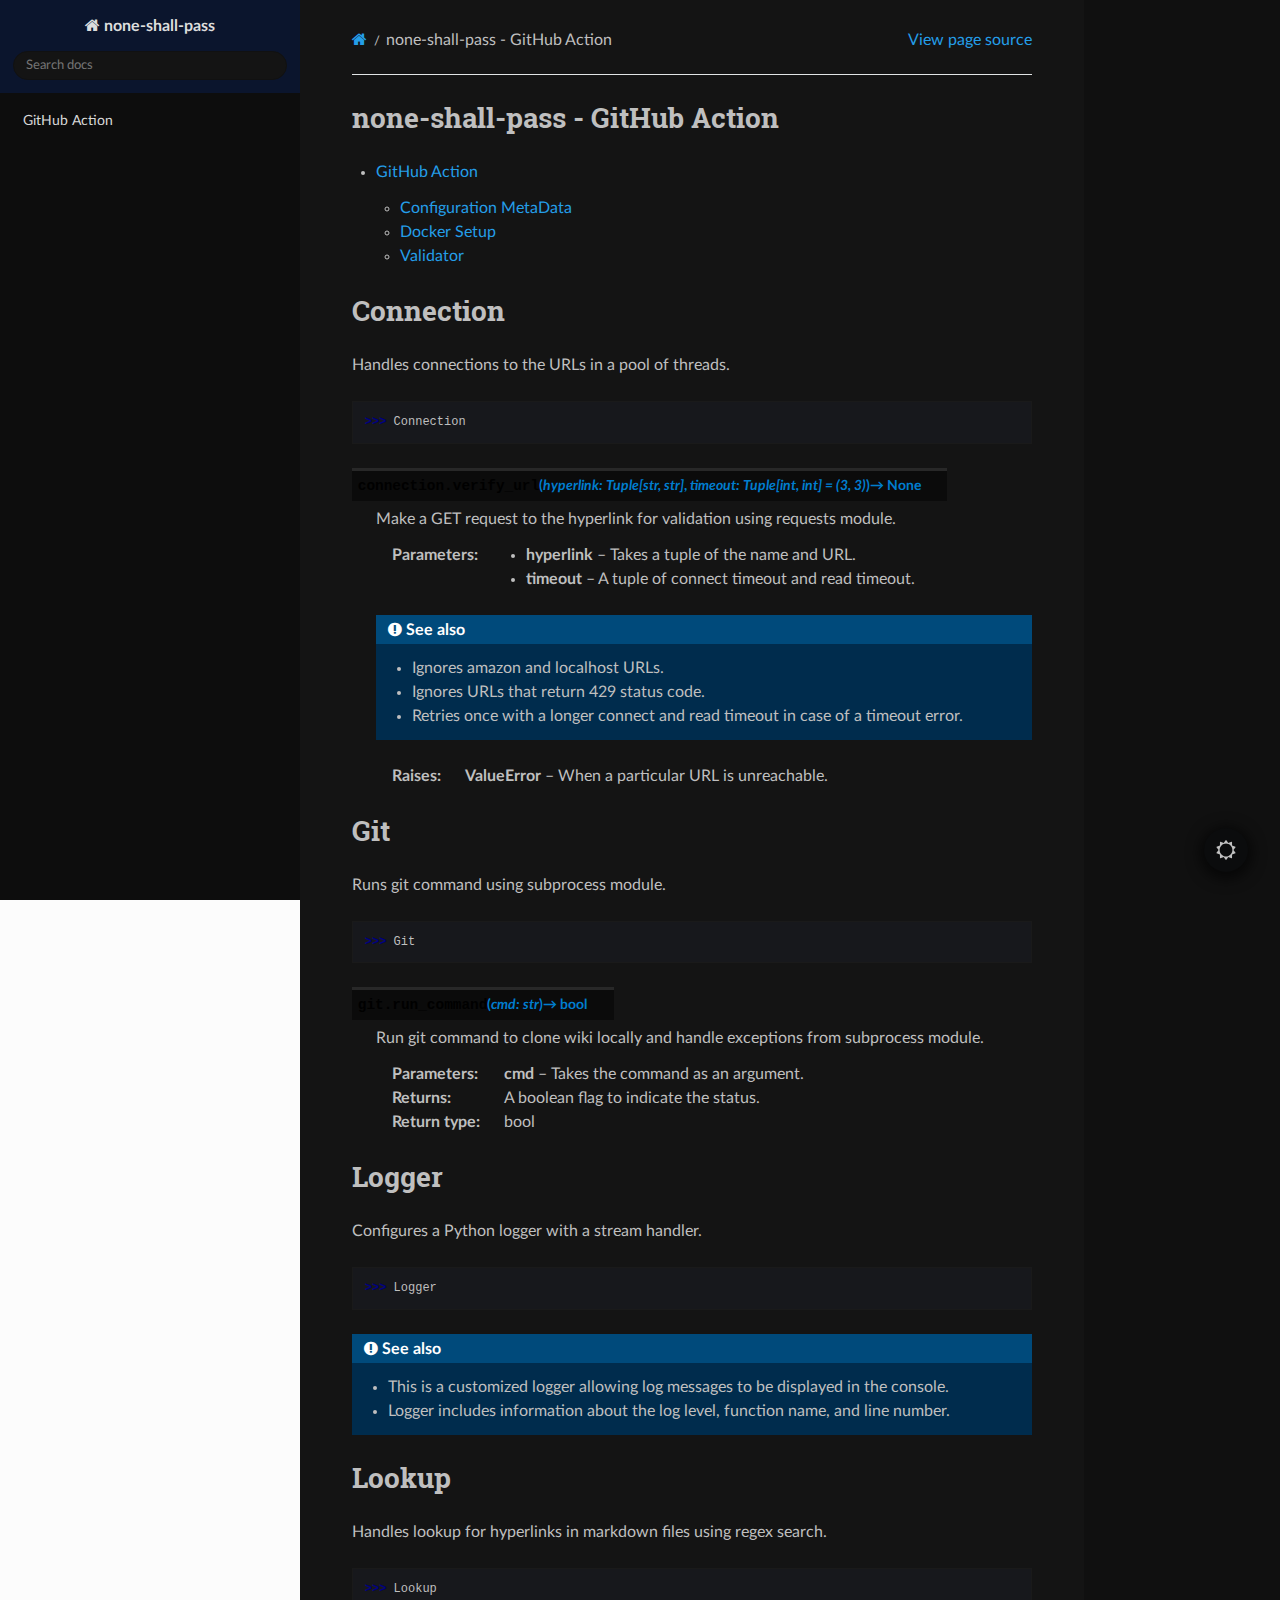
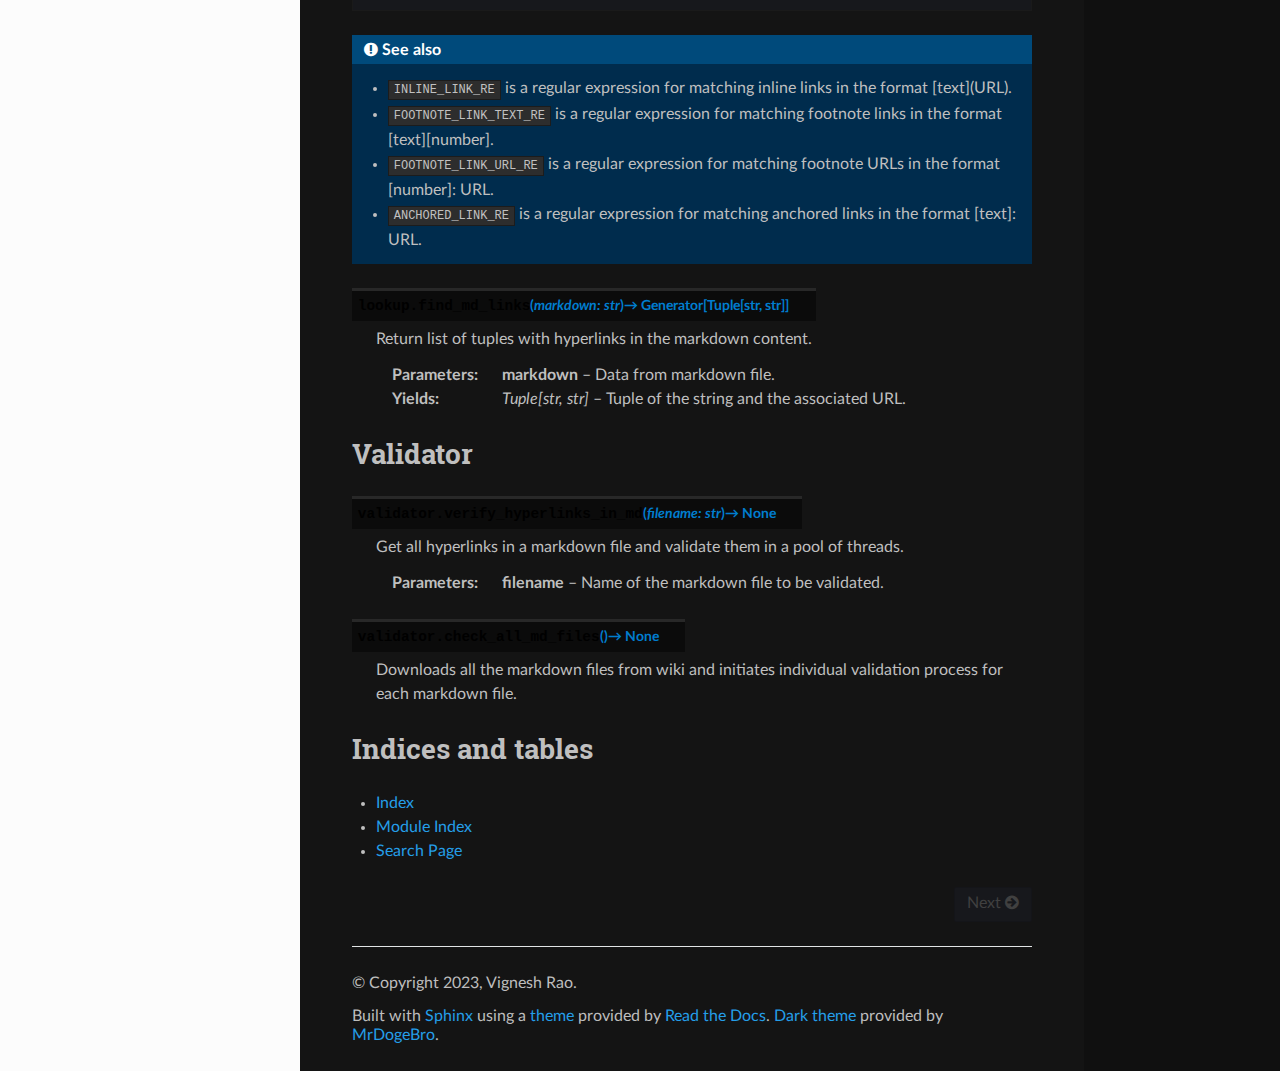
==== commit d5184fe8: "Update docs and version reference in README.md" ====
--- a/docs/index.html
+++ b/docs/index.html
@@ -88,15 +88,15 @@
 </ul>
 </div>
 </section>
-<section id="module-src.connection">
-<span id="connection"></span><h1>Connection<a class="headerlink" href="#module-src.connection" title="Permalink to this heading"></a></h1>
+<section id="module-connection">
+<span id="connection"></span><h1>Connection<a class="headerlink" href="#module-connection" title="Permalink to this heading"></a></h1>
 <p>Handles connections to the URLs in a pool of threads.</p>
 <div class="doctest highlight-default notranslate"><div class="highlight"><pre><span></span><span class="gp">&gt;&gt;&gt; </span><span class="n">Connection</span>
 </pre></div>
 </div>
 <dl class="py function">
-<dt class="sig sig-object py" id="src.connection.verify_url">
-<span class="sig-prename descclassname"><span class="pre">src.connection.</span></span><span class="sig-name descname"><span class="pre">verify_url</span></span><span class="sig-paren">(</span><em class="sig-param"><span class="n"><span class="pre">hyperlink</span></span><span class="p"><span class="pre">:</span></span><span class="w"> </span><span class="n"><span class="pre">Tuple</span><span class="p"><span class="pre">[</span></span><span class="pre">str</span><span class="p"><span class="pre">,</span></span><span class="w"> </span><span class="pre">str</span><span class="p"><span class="pre">]</span></span></span></em>, <em class="sig-param"><span class="n"><span class="pre">timeout</span></span><span class="p"><span class="pre">:</span></span><span class="w"> </span><span class="n"><span class="pre">Tuple</span><span class="p"><span class="pre">[</span></span><span class="pre">int</span><span class="p"><span class="pre">,</span></span><span class="w"> </span><span class="pre">int</span><span class="p"><span class="pre">]</span></span></span><span class="w"> </span><span class="o"><span class="pre">=</span></span><span class="w"> </span><span class="default_value"><span class="pre">(3,</span> <span class="pre">3)</span></span></em><span class="sig-paren">)</span> <span class="sig-return"><span class="sig-return-icon">&#x2192;</span> <span class="sig-return-typehint"><span class="pre">None</span></span></span><a class="headerlink" href="#src.connection.verify_url" title="Permalink to this definition"></a></dt>
+<dt class="sig sig-object py" id="connection.verify_url">
+<span class="sig-prename descclassname"><span class="pre">connection.</span></span><span class="sig-name descname"><span class="pre">verify_url</span></span><span class="sig-paren">(</span><em class="sig-param"><span class="n"><span class="pre">hyperlink</span></span><span class="p"><span class="pre">:</span></span><span class="w"> </span><span class="n"><span class="pre">Tuple</span><span class="p"><span class="pre">[</span></span><span class="pre">str</span><span class="p"><span class="pre">,</span></span><span class="w"> </span><span class="pre">str</span><span class="p"><span class="pre">]</span></span></span></em>, <em class="sig-param"><span class="n"><span class="pre">timeout</span></span><span class="p"><span class="pre">:</span></span><span class="w"> </span><span class="n"><span class="pre">Tuple</span><span class="p"><span class="pre">[</span></span><span class="pre">int</span><span class="p"><span class="pre">,</span></span><span class="w"> </span><span class="pre">int</span><span class="p"><span class="pre">]</span></span></span><span class="w"> </span><span class="o"><span class="pre">=</span></span><span class="w"> </span><span class="default_value"><span class="pre">(3,</span> <span class="pre">3)</span></span></em><span class="sig-paren">)</span> <span class="sig-return"><span class="sig-return-icon">&#x2192;</span> <span class="sig-return-typehint"><span class="pre">None</span></span></span><a class="headerlink" href="#connection.verify_url" title="Permalink to this definition"></a></dt>
 <dd><p>Make a GET request to the hyperlink for validation using requests module.</p>
 <dl class="field-list simple">
 <dt class="field-odd">Parameters<span class="colon">:</span></dt>
@@ -122,15 +122,15 @@
 </dd></dl>
 
 </section>
-<section id="module-src.git">
-<span id="git"></span><h1>Git<a class="headerlink" href="#module-src.git" title="Permalink to this heading"></a></h1>
+<section id="module-git">
+<span id="git"></span><h1>Git<a class="headerlink" href="#module-git" title="Permalink to this heading"></a></h1>
 <p>Runs git command using subprocess module.</p>
 <div class="doctest highlight-default notranslate"><div class="highlight"><pre><span></span><span class="gp">&gt;&gt;&gt; </span><span class="n">Git</span>
 </pre></div>
 </div>
 <dl class="py function">
-<dt class="sig sig-object py" id="src.git.run_command">
-<span class="sig-prename descclassname"><span class="pre">src.git.</span></span><span class="sig-name descname"><span class="pre">run_command</span></span><span class="sig-paren">(</span><em class="sig-param"><span class="n"><span class="pre">cmd</span></span><span class="p"><span class="pre">:</span></span><span class="w"> </span><span class="n"><span class="pre">str</span></span></em><span class="sig-paren">)</span> <span class="sig-return"><span class="sig-return-icon">&#x2192;</span> <span class="sig-return-typehint"><span class="pre">bool</span></span></span><a class="headerlink" href="#src.git.run_command" title="Permalink to this definition"></a></dt>
+<dt class="sig sig-object py" id="git.run_command">
+<span class="sig-prename descclassname"><span class="pre">git.</span></span><span class="sig-name descname"><span class="pre">run_command</span></span><span class="sig-paren">(</span><em class="sig-param"><span class="n"><span class="pre">cmd</span></span><span class="p"><span class="pre">:</span></span><span class="w"> </span><span class="n"><span class="pre">str</span></span></em><span class="sig-paren">)</span> <span class="sig-return"><span class="sig-return-icon">&#x2192;</span> <span class="sig-return-typehint"><span class="pre">bool</span></span></span><a class="headerlink" href="#git.run_command" title="Permalink to this definition"></a></dt>
 <dd><p>Run git command to clone wiki locally and handle exceptions from subprocess module.</p>
 <dl class="field-list simple">
 <dt class="field-odd">Parameters<span class="colon">:</span></dt>
@@ -146,8 +146,8 @@
 </dd></dl>
 
 </section>
-<section id="module-src.logger">
-<span id="logger"></span><h1>Logger<a class="headerlink" href="#module-src.logger" title="Permalink to this heading"></a></h1>
+<section id="module-logger">
+<span id="logger"></span><h1>Logger<a class="headerlink" href="#module-logger" title="Permalink to this heading"></a></h1>
 <p>Configures a Python logger with a stream handler.</p>
 <div class="doctest highlight-default notranslate"><div class="highlight"><pre><span></span><span class="gp">&gt;&gt;&gt; </span><span class="n">Logger</span>
 </pre></div>
@@ -160,8 +160,8 @@
 </ul>
 </div>
 </section>
-<section id="module-src.lookup">
-<span id="lookup"></span><h1>Lookup<a class="headerlink" href="#module-src.lookup" title="Permalink to this heading"></a></h1>
+<section id="module-lookup">
+<span id="lookup"></span><h1>Lookup<a class="headerlink" href="#module-lookup" title="Permalink to this heading"></a></h1>
 <p>Handles lookup for hyperlinks in markdown files using regex search.</p>
 <div class="doctest highlight-default notranslate"><div class="highlight"><pre><span></span><span class="gp">&gt;&gt;&gt; </span><span class="n">Lookup</span>
 </pre></div>
@@ -176,8 +176,8 @@
 </ul>
 </div>
 <dl class="py function">
-<dt class="sig sig-object py" id="src.lookup.find_md_links">
-<span class="sig-prename descclassname"><span class="pre">src.lookup.</span></span><span class="sig-name descname"><span class="pre">find_md_links</span></span><span class="sig-paren">(</span><em class="sig-param"><span class="n"><span class="pre">markdown</span></span><span class="p"><span class="pre">:</span></span><span class="w"> </span><span class="n"><span class="pre">str</span></span></em><span class="sig-paren">)</span> <span class="sig-return"><span class="sig-return-icon">&#x2192;</span> <span class="sig-return-typehint"><span class="pre">Generator</span><span class="p"><span class="pre">[</span></span><span class="pre">Tuple</span><span class="p"><span class="pre">[</span></span><span class="pre">str</span><span class="p"><span class="pre">,</span></span><span class="w"> </span><span class="pre">str</span><span class="p"><span class="pre">]</span></span><span class="p"><span class="pre">]</span></span></span></span><a class="headerlink" href="#src.lookup.find_md_links" title="Permalink to this definition"></a></dt>
+<dt class="sig sig-object py" id="lookup.find_md_links">
+<span class="sig-prename descclassname"><span class="pre">lookup.</span></span><span class="sig-name descname"><span class="pre">find_md_links</span></span><span class="sig-paren">(</span><em class="sig-param"><span class="n"><span class="pre">markdown</span></span><span class="p"><span class="pre">:</span></span><span class="w"> </span><span class="n"><span class="pre">str</span></span></em><span class="sig-paren">)</span> <span class="sig-return"><span class="sig-return-icon">&#x2192;</span> <span class="sig-return-typehint"><span class="pre">Generator</span><span class="p"><span class="pre">[</span></span><span class="pre">Tuple</span><span class="p"><span class="pre">[</span></span><span class="pre">str</span><span class="p"><span class="pre">,</span></span><span class="w"> </span><span class="pre">str</span><span class="p"><span class="pre">]</span></span><span class="p"><span class="pre">]</span></span></span></span><a class="headerlink" href="#lookup.find_md_links" title="Permalink to this definition"></a></dt>
 <dd><p>Return list of tuples with hyperlinks in the markdown content.</p>
 <dl class="field-list simple">
 <dt class="field-odd">Parameters<span class="colon">:</span></dt>
@@ -190,11 +190,11 @@
 </dd></dl>
 
 </section>
-<section id="module-src.validator">
-<span id="validator"></span><h1>Validator<a class="headerlink" href="#module-src.validator" title="Permalink to this heading"></a></h1>
-<dl class="py function">
-<dt class="sig sig-object py" id="src.validator.verify_hyperlinks_in_md">
-<span class="sig-prename descclassname"><span class="pre">src.validator.</span></span><span class="sig-name descname"><span class="pre">verify_hyperlinks_in_md</span></span><span class="sig-paren">(</span><em class="sig-param"><span class="n"><span class="pre">filename</span></span><span class="p"><span class="pre">:</span></span><span class="w"> </span><span class="n"><span class="pre">str</span></span></em><span class="sig-paren">)</span> <span class="sig-return"><span class="sig-return-icon">&#x2192;</span> <span class="sig-return-typehint"><span class="pre">None</span></span></span><a class="headerlink" href="#src.validator.verify_hyperlinks_in_md" title="Permalink to this definition"></a></dt>
+<section id="module-validator">
+<span id="validator"></span><h1>Validator<a class="headerlink" href="#module-validator" title="Permalink to this heading"></a></h1>
+<dl class="py function">
+<dt class="sig sig-object py" id="validator.verify_hyperlinks_in_md">
+<span class="sig-prename descclassname"><span class="pre">validator.</span></span><span class="sig-name descname"><span class="pre">verify_hyperlinks_in_md</span></span><span class="sig-paren">(</span><em class="sig-param"><span class="n"><span class="pre">filename</span></span><span class="p"><span class="pre">:</span></span><span class="w"> </span><span class="n"><span class="pre">str</span></span></em><span class="sig-paren">)</span> <span class="sig-return"><span class="sig-return-icon">&#x2192;</span> <span class="sig-return-typehint"><span class="pre">None</span></span></span><a class="headerlink" href="#validator.verify_hyperlinks_in_md" title="Permalink to this definition"></a></dt>
 <dd><p>Get all hyperlinks in a markdown file and validate them in a pool of threads.</p>
 <dl class="field-list simple">
 <dt class="field-odd">Parameters<span class="colon">:</span></dt>
@@ -204,8 +204,8 @@
 </dd></dl>
 
 <dl class="py function">
-<dt class="sig sig-object py" id="src.validator.check_all_md_files">
-<span class="sig-prename descclassname"><span class="pre">src.validator.</span></span><span class="sig-name descname"><span class="pre">check_all_md_files</span></span><span class="sig-paren">(</span><span class="sig-paren">)</span> <span class="sig-return"><span class="sig-return-icon">&#x2192;</span> <span class="sig-return-typehint"><span class="pre">None</span></span></span><a class="headerlink" href="#src.validator.check_all_md_files" title="Permalink to this definition"></a></dt>
+<dt class="sig sig-object py" id="validator.check_all_md_files">
+<span class="sig-prename descclassname"><span class="pre">validator.</span></span><span class="sig-name descname"><span class="pre">check_all_md_files</span></span><span class="sig-paren">(</span><span class="sig-paren">)</span> <span class="sig-return"><span class="sig-return-icon">&#x2192;</span> <span class="sig-return-typehint"><span class="pre">None</span></span></span><a class="headerlink" href="#validator.check_all_md_files" title="Permalink to this definition"></a></dt>
 <dd><p>Downloads all the markdown files from wiki and initiates individual validation process for each markdown file.</p>
 </dd></dl>
 
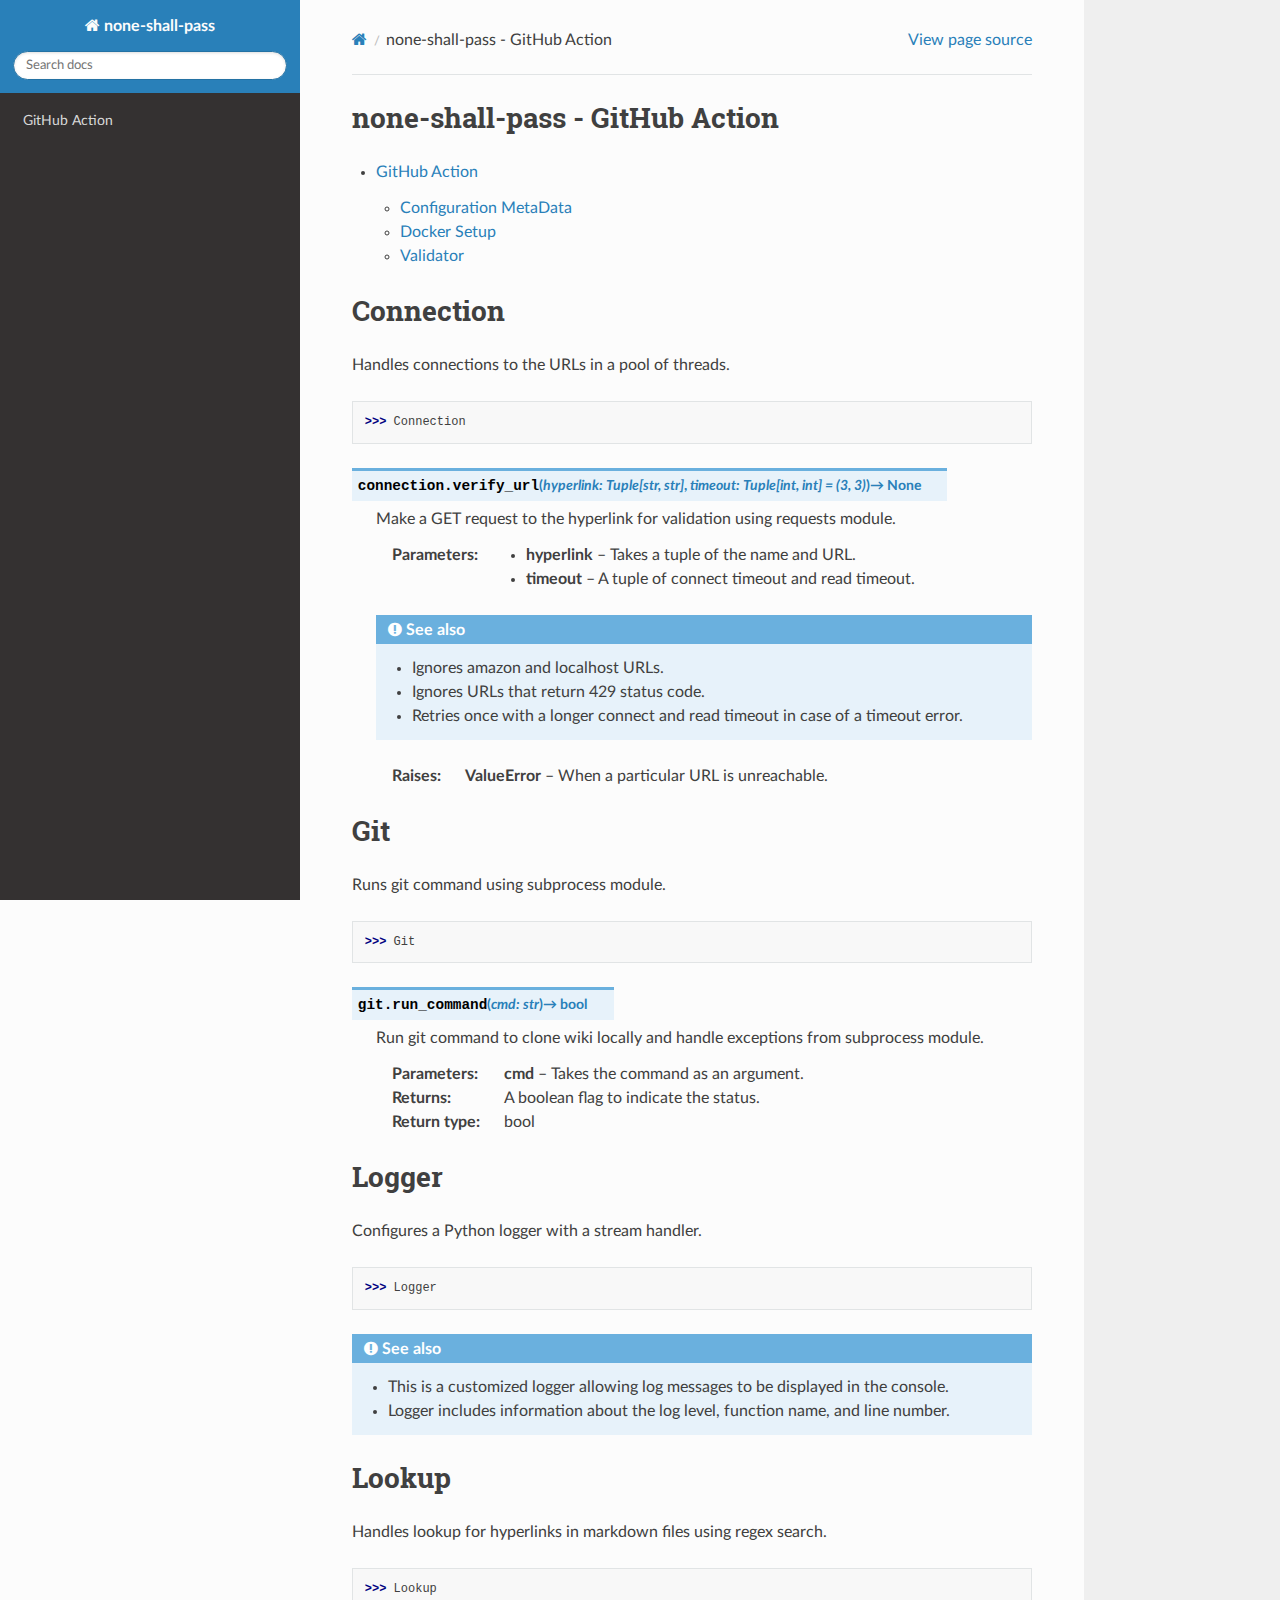
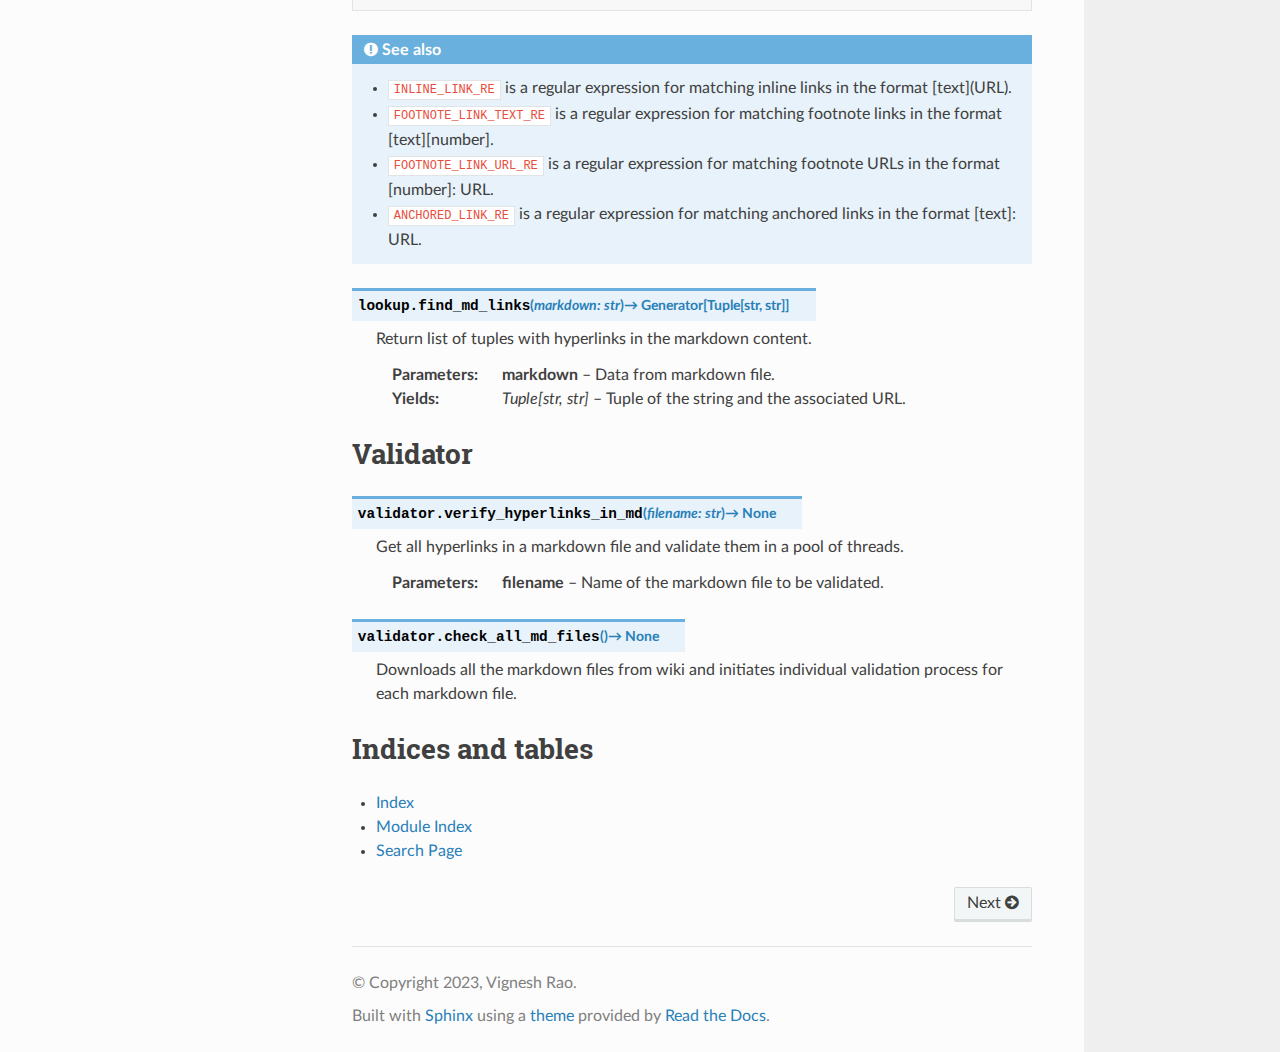
==== commit 444a2963: "Update sphinx theme in docs" ====
--- a/docs/index.html
+++ b/docs/index.html
@@ -9,8 +9,6 @@
       <link rel="stylesheet" href="_static/css/theme.css" type="text/css" />
       <link rel="stylesheet" href="_static/theme.css" type="text/css" />
       <link rel="stylesheet" href="_static/static.css" type="text/css" />
-      <link rel="stylesheet" href="_static/dark_mode_css/general.css" type="text/css" />
-      <link rel="stylesheet" href="_static/dark_mode_css/dark.css" type="text/css" />
   <!--[if lt IE 9]>
     <script src="_static/js/html5shiv.min.js"></script>
   <![endif]-->
@@ -20,8 +18,6 @@
         <script src="_static/underscore.js"></script>
         <script src="_static/_sphinx_javascript_frameworks_compat.js"></script>
         <script src="_static/doctools.js"></script>
-        <script src="_static/dark_mode_js/default_dark.js"></script>
-        <script src="_static/dark_mode_js/theme_switcher.js"></script>
     <script src="_static/js/theme.js"></script>
     <link rel="index" title="Index" href="genindex.html" />
     <link rel="search" title="Search" href="search.html" />
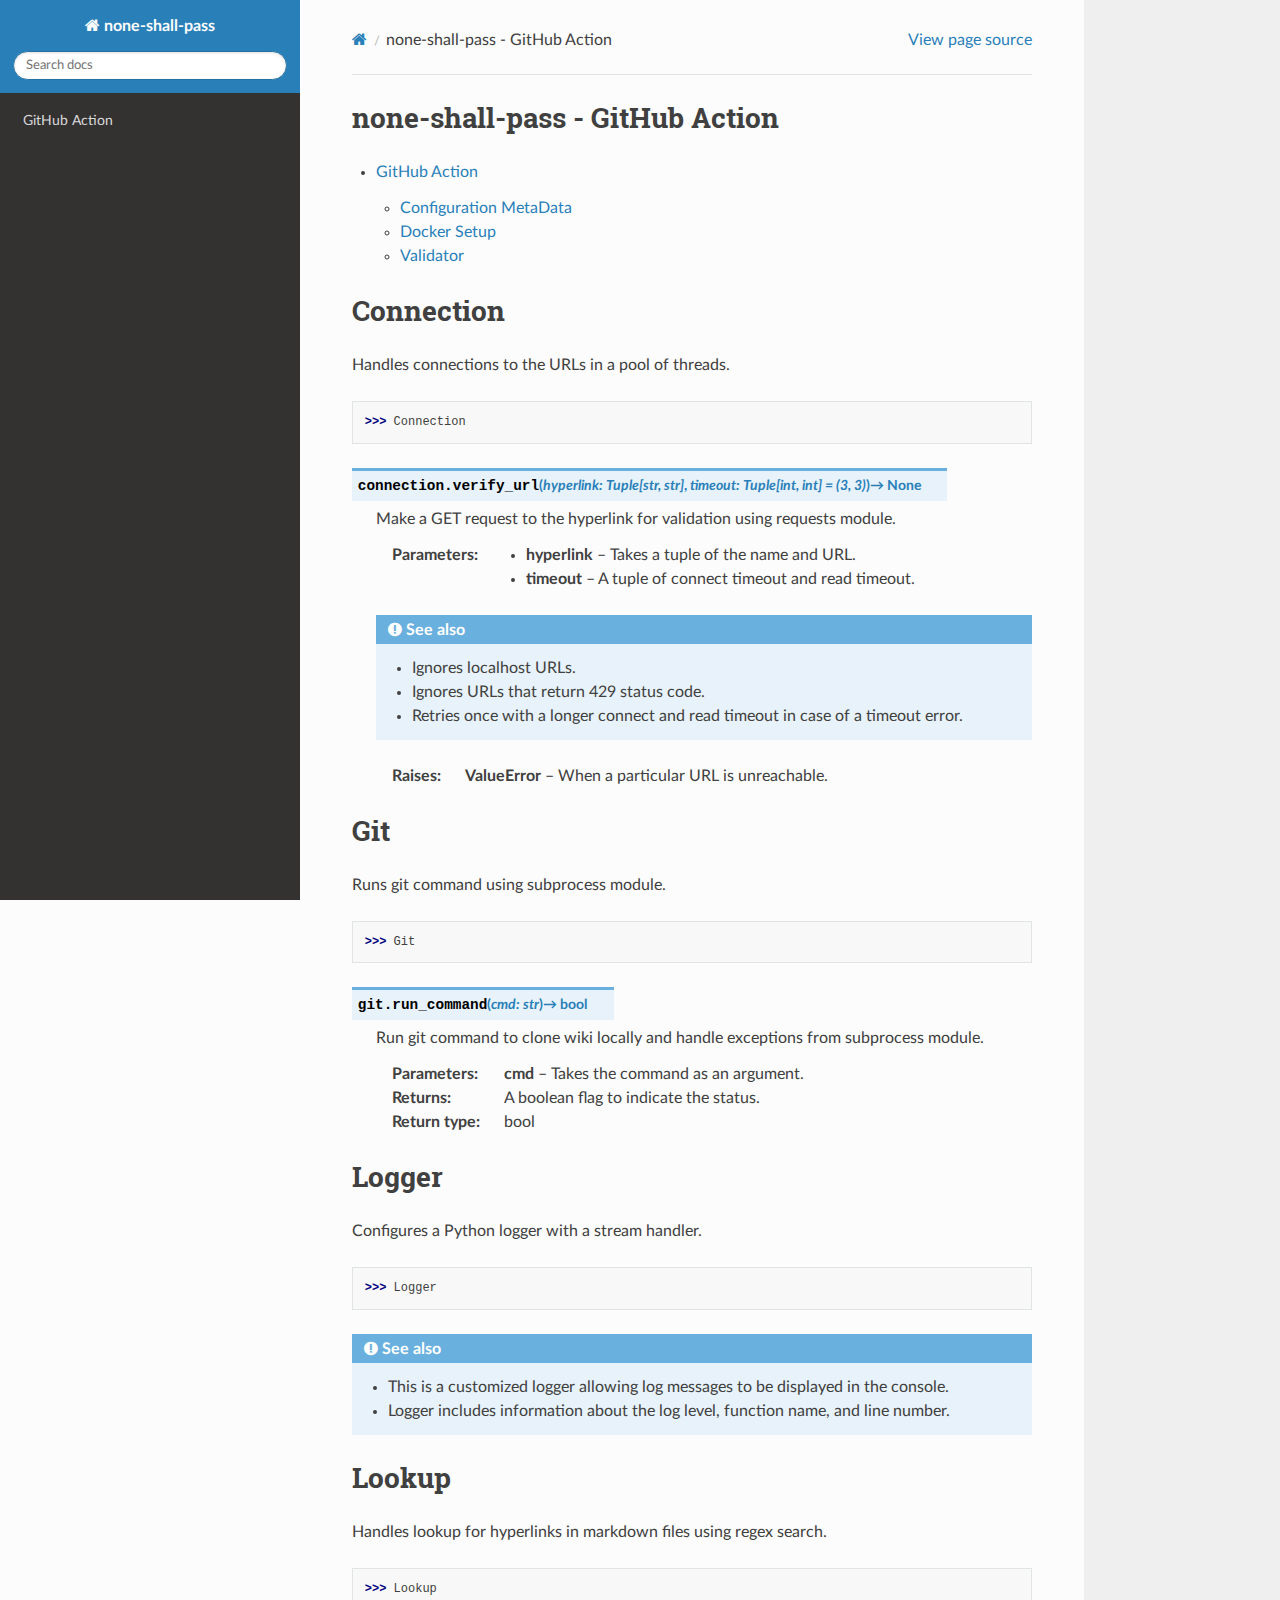
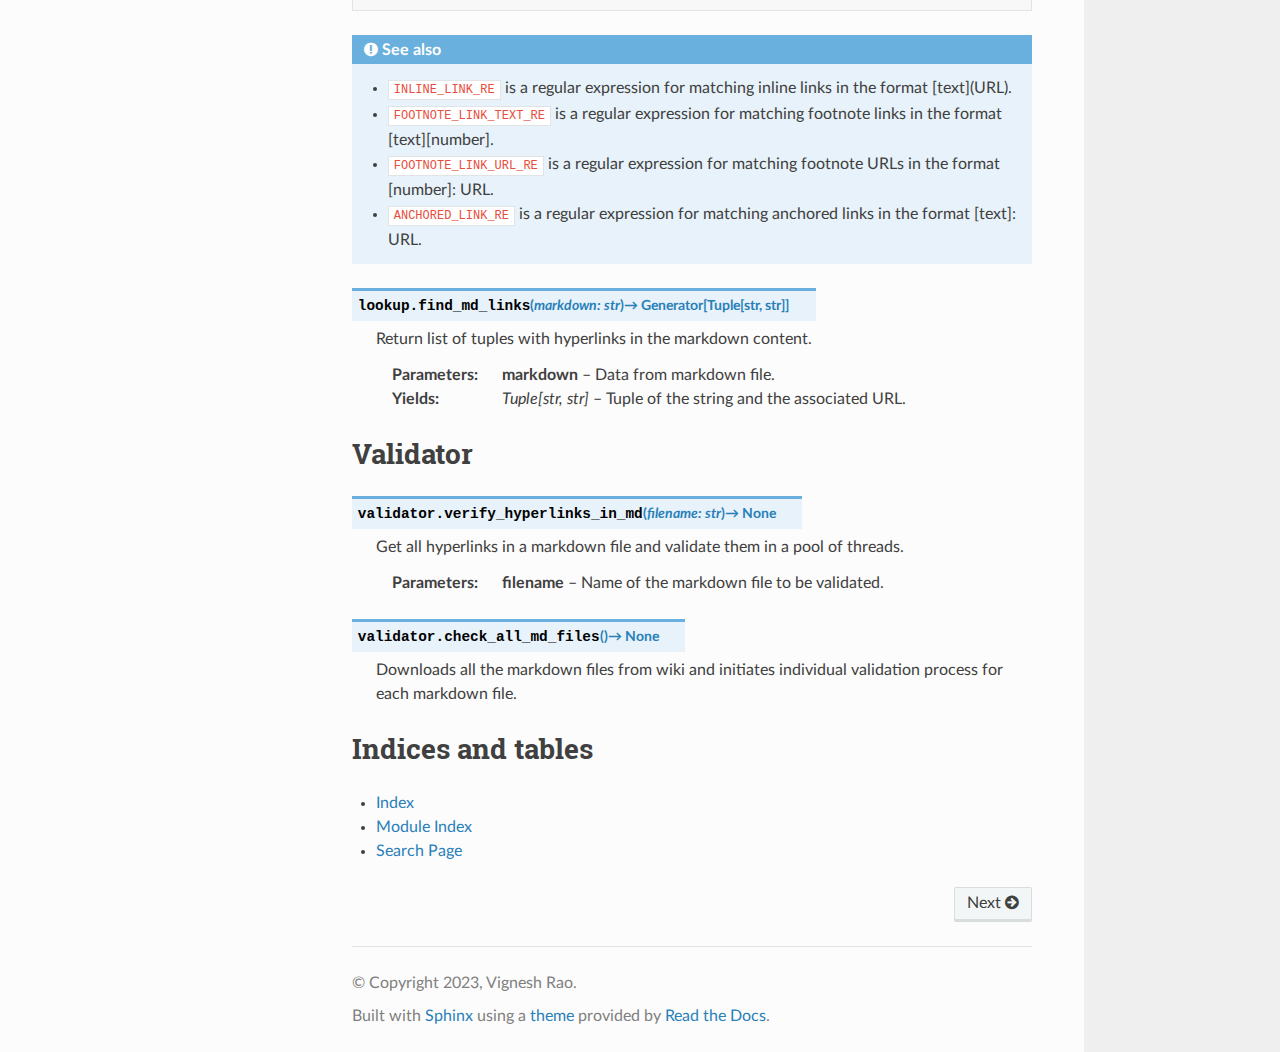
==== commit fbed5a56: "Release `v2.0` Update docs" ====
--- a/docs/index.html
+++ b/docs/index.html
@@ -105,7 +105,7 @@
 <div class="admonition seealso">
 <p class="admonition-title">See also</p>
 <ul class="simple">
-<li><p>Ignores amazon and localhost URLs.</p></li>
+<li><p>Ignores localhost URLs.</p></li>
 <li><p>Ignores URLs that return 429 status code.</p></li>
 <li><p>Retries once with a longer connect and read timeout in case of a timeout error.</p></li>
 </ul>
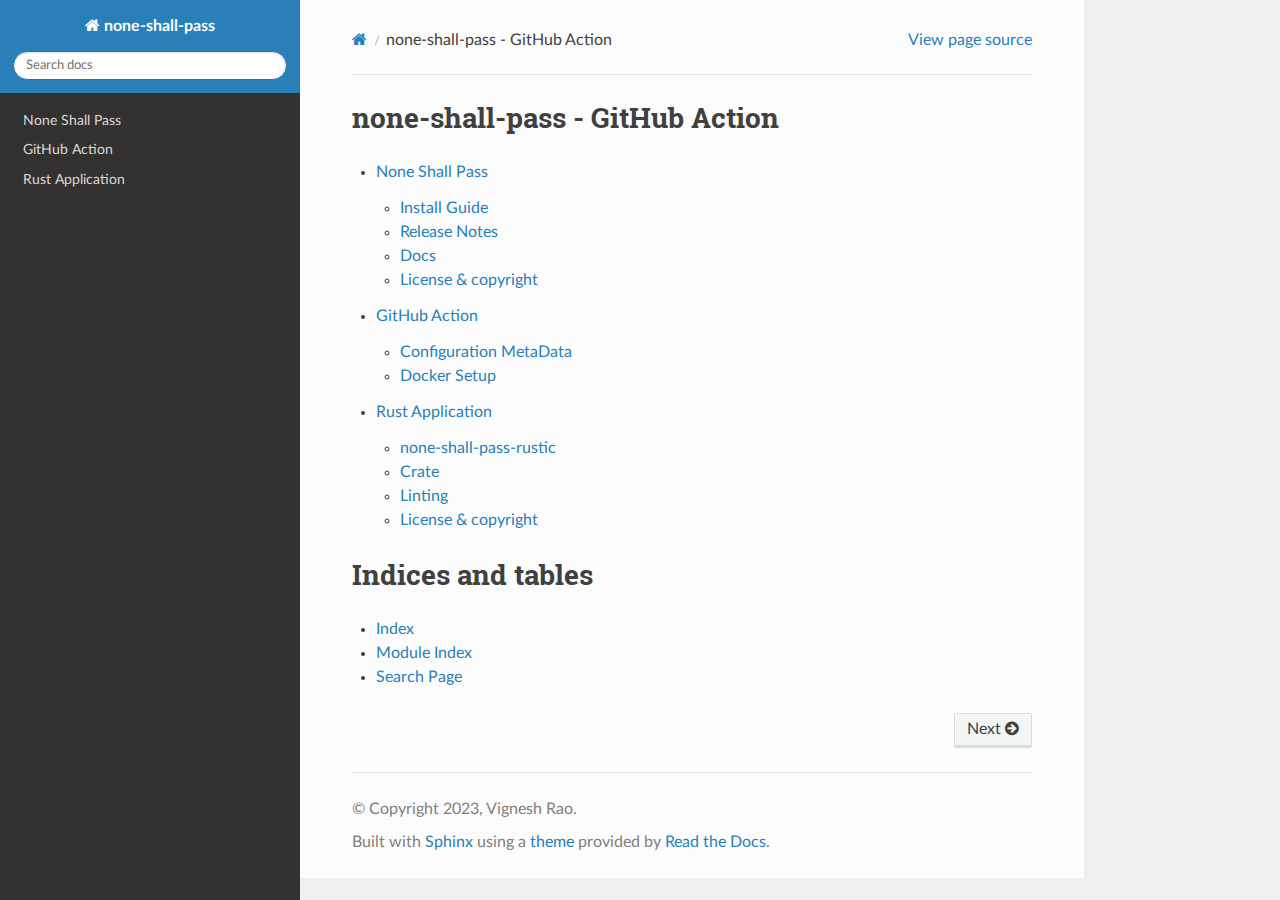
==== commit 022dedf4: "Onboard `none-shall-pass-rustic`" ====
--- a/docs/index.html
+++ b/docs/index.html
@@ -21,7 +21,7 @@
     <script src="_static/js/theme.js"></script>
     <link rel="index" title="Index" href="genindex.html" />
     <link rel="search" title="Search" href="search.html" />
-    <link rel="next" title="GitHub Action" href="action.html" /> 
+    <link rel="next" title="None Shall Pass" href="README.html" /> 
 </head>
 
 <body class="wy-body-for-nav"> 
@@ -44,7 +44,9 @@
 </div>
         </div><div class="wy-menu wy-menu-vertical" data-spy="affix" role="navigation" aria-label="Navigation menu">
               <ul>
+<li class="toctree-l1"><a class="reference internal" href="README.html">None Shall Pass</a></li>
 <li class="toctree-l1"><a class="reference internal" href="action.html">GitHub Action</a></li>
+<li class="toctree-l1"><a class="reference internal" href="rustic.html">Rust Application</a></li>
 </ul>
 
         </div>
@@ -75,136 +77,27 @@
 <h1>none-shall-pass - GitHub Action<a class="headerlink" href="#none-shall-pass-github-action" title="Permalink to this heading"></a></h1>
 <div class="toctree-wrapper compound">
 <ul>
+<li class="toctree-l1"><a class="reference internal" href="README.html">None Shall Pass</a><ul>
+<li class="toctree-l2"><a class="reference internal" href="README.html#install-guide">Install Guide</a></li>
+<li class="toctree-l2"><a class="reference internal" href="README.html#release-notes">Release Notes</a></li>
+<li class="toctree-l2"><a class="reference internal" href="README.html#docs">Docs</a></li>
+<li class="toctree-l2"><a class="reference internal" href="README.html#license-copyright">License &amp; copyright</a></li>
+</ul>
+</li>
 <li class="toctree-l1"><a class="reference internal" href="action.html">GitHub Action</a><ul>
 <li class="toctree-l2"><a class="reference internal" href="action.html#configuration-metadata">Configuration MetaData</a></li>
 <li class="toctree-l2"><a class="reference internal" href="action.html#docker-setup">Docker Setup</a></li>
-<li class="toctree-l2"><a class="reference internal" href="action.html#validator">Validator</a></li>
+</ul>
+</li>
+<li class="toctree-l1"><a class="reference internal" href="rustic.html">Rust Application</a><ul>
+<li class="toctree-l2"><a class="reference internal" href="rustic.html#none-shall-pass-rustic">none-shall-pass-rustic</a></li>
+<li class="toctree-l2"><a class="reference internal" href="rustic.html#crate">Crate</a></li>
+<li class="toctree-l2"><a class="reference internal" href="rustic.html#linting">Linting</a></li>
+<li class="toctree-l2"><a class="reference internal" href="rustic.html#license-copyright">License &amp; copyright</a></li>
 </ul>
 </li>
 </ul>
 </div>
-</section>
-<section id="module-connection">
-<span id="connection"></span><h1>Connection<a class="headerlink" href="#module-connection" title="Permalink to this heading"></a></h1>
-<p>Handles connections to the URLs in a pool of threads.</p>
-<div class="doctest highlight-default notranslate"><div class="highlight"><pre><span></span><span class="gp">&gt;&gt;&gt; </span><span class="n">Connection</span>
-</pre></div>
-</div>
-<dl class="py function">
-<dt class="sig sig-object py" id="connection.verify_url">
-<span class="sig-prename descclassname"><span class="pre">connection.</span></span><span class="sig-name descname"><span class="pre">verify_url</span></span><span class="sig-paren">(</span><em class="sig-param"><span class="n"><span class="pre">hyperlink</span></span><span class="p"><span class="pre">:</span></span><span class="w"> </span><span class="n"><span class="pre">Tuple</span><span class="p"><span class="pre">[</span></span><span class="pre">str</span><span class="p"><span class="pre">,</span></span><span class="w"> </span><span class="pre">str</span><span class="p"><span class="pre">]</span></span></span></em>, <em class="sig-param"><span class="n"><span class="pre">timeout</span></span><span class="p"><span class="pre">:</span></span><span class="w"> </span><span class="n"><span class="pre">Tuple</span><span class="p"><span class="pre">[</span></span><span class="pre">int</span><span class="p"><span class="pre">,</span></span><span class="w"> </span><span class="pre">int</span><span class="p"><span class="pre">]</span></span></span><span class="w"> </span><span class="o"><span class="pre">=</span></span><span class="w"> </span><span class="default_value"><span class="pre">(3,</span> <span class="pre">3)</span></span></em><span class="sig-paren">)</span> <span class="sig-return"><span class="sig-return-icon">&#x2192;</span> <span class="sig-return-typehint"><span class="pre">None</span></span></span><a class="headerlink" href="#connection.verify_url" title="Permalink to this definition"></a></dt>
-<dd><p>Make a GET request to the hyperlink for validation using requests module.</p>
-<dl class="field-list simple">
-<dt class="field-odd">Parameters<span class="colon">:</span></dt>
-<dd class="field-odd"><ul class="simple">
-<li><p><strong>hyperlink</strong> – Takes a tuple of the name and URL.</p></li>
-<li><p><strong>timeout</strong> – A tuple of connect timeout and read timeout.</p></li>
-</ul>
-</dd>
-</dl>
-<div class="admonition seealso">
-<p class="admonition-title">See also</p>
-<ul class="simple">
-<li><p>Ignores localhost URLs.</p></li>
-<li><p>Ignores URLs that return 429 status code.</p></li>
-<li><p>Retries once with a longer connect and read timeout in case of a timeout error.</p></li>
-</ul>
-</div>
-<dl class="field-list simple">
-<dt class="field-odd">Raises<span class="colon">:</span></dt>
-<dd class="field-odd"><p><strong>ValueError</strong> – When a particular URL is unreachable.</p>
-</dd>
-</dl>
-</dd></dl>
-
-</section>
-<section id="module-git">
-<span id="git"></span><h1>Git<a class="headerlink" href="#module-git" title="Permalink to this heading"></a></h1>
-<p>Runs git command using subprocess module.</p>
-<div class="doctest highlight-default notranslate"><div class="highlight"><pre><span></span><span class="gp">&gt;&gt;&gt; </span><span class="n">Git</span>
-</pre></div>
-</div>
-<dl class="py function">
-<dt class="sig sig-object py" id="git.run_command">
-<span class="sig-prename descclassname"><span class="pre">git.</span></span><span class="sig-name descname"><span class="pre">run_command</span></span><span class="sig-paren">(</span><em class="sig-param"><span class="n"><span class="pre">cmd</span></span><span class="p"><span class="pre">:</span></span><span class="w"> </span><span class="n"><span class="pre">str</span></span></em><span class="sig-paren">)</span> <span class="sig-return"><span class="sig-return-icon">&#x2192;</span> <span class="sig-return-typehint"><span class="pre">bool</span></span></span><a class="headerlink" href="#git.run_command" title="Permalink to this definition"></a></dt>
-<dd><p>Run git command to clone wiki locally and handle exceptions from subprocess module.</p>
-<dl class="field-list simple">
-<dt class="field-odd">Parameters<span class="colon">:</span></dt>
-<dd class="field-odd"><p><strong>cmd</strong> – Takes the command as an argument.</p>
-</dd>
-<dt class="field-even">Returns<span class="colon">:</span></dt>
-<dd class="field-even"><p>A boolean flag to indicate the status.</p>
-</dd>
-<dt class="field-odd">Return type<span class="colon">:</span></dt>
-<dd class="field-odd"><p>bool</p>
-</dd>
-</dl>
-</dd></dl>
-
-</section>
-<section id="module-logger">
-<span id="logger"></span><h1>Logger<a class="headerlink" href="#module-logger" title="Permalink to this heading"></a></h1>
-<p>Configures a Python logger with a stream handler.</p>
-<div class="doctest highlight-default notranslate"><div class="highlight"><pre><span></span><span class="gp">&gt;&gt;&gt; </span><span class="n">Logger</span>
-</pre></div>
-</div>
-<div class="admonition seealso">
-<p class="admonition-title">See also</p>
-<ul class="simple">
-<li><p>This is a customized logger allowing log messages to be displayed in the console.</p></li>
-<li><p>Logger includes information about the log level, function name, and line number.</p></li>
-</ul>
-</div>
-</section>
-<section id="module-lookup">
-<span id="lookup"></span><h1>Lookup<a class="headerlink" href="#module-lookup" title="Permalink to this heading"></a></h1>
-<p>Handles lookup for hyperlinks in markdown files using regex search.</p>
-<div class="doctest highlight-default notranslate"><div class="highlight"><pre><span></span><span class="gp">&gt;&gt;&gt; </span><span class="n">Lookup</span>
-</pre></div>
-</div>
-<div class="admonition seealso">
-<p class="admonition-title">See also</p>
-<ul class="simple">
-<li><p><code class="docutils literal notranslate"><span class="pre">INLINE_LINK_RE</span></code> is a regular expression for matching inline links in the format [text](URL).</p></li>
-<li><p><code class="docutils literal notranslate"><span class="pre">FOOTNOTE_LINK_TEXT_RE</span></code> is a regular expression for matching footnote links in the format [text][number].</p></li>
-<li><p><code class="docutils literal notranslate"><span class="pre">FOOTNOTE_LINK_URL_RE</span></code> is a regular expression for matching footnote URLs in the format [number]: URL.</p></li>
-<li><p><code class="docutils literal notranslate"><span class="pre">ANCHORED_LINK_RE</span></code> is a regular expression for matching anchored links in the format [text]: URL.</p></li>
-</ul>
-</div>
-<dl class="py function">
-<dt class="sig sig-object py" id="lookup.find_md_links">
-<span class="sig-prename descclassname"><span class="pre">lookup.</span></span><span class="sig-name descname"><span class="pre">find_md_links</span></span><span class="sig-paren">(</span><em class="sig-param"><span class="n"><span class="pre">markdown</span></span><span class="p"><span class="pre">:</span></span><span class="w"> </span><span class="n"><span class="pre">str</span></span></em><span class="sig-paren">)</span> <span class="sig-return"><span class="sig-return-icon">&#x2192;</span> <span class="sig-return-typehint"><span class="pre">Generator</span><span class="p"><span class="pre">[</span></span><span class="pre">Tuple</span><span class="p"><span class="pre">[</span></span><span class="pre">str</span><span class="p"><span class="pre">,</span></span><span class="w"> </span><span class="pre">str</span><span class="p"><span class="pre">]</span></span><span class="p"><span class="pre">]</span></span></span></span><a class="headerlink" href="#lookup.find_md_links" title="Permalink to this definition"></a></dt>
-<dd><p>Return list of tuples with hyperlinks in the markdown content.</p>
-<dl class="field-list simple">
-<dt class="field-odd">Parameters<span class="colon">:</span></dt>
-<dd class="field-odd"><p><strong>markdown</strong> – Data from markdown file.</p>
-</dd>
-<dt class="field-even">Yields<span class="colon">:</span></dt>
-<dd class="field-even"><p><em>Tuple[str, str]</em> – Tuple of the string and the associated URL.</p>
-</dd>
-</dl>
-</dd></dl>
-
-</section>
-<section id="module-validator">
-<span id="validator"></span><h1>Validator<a class="headerlink" href="#module-validator" title="Permalink to this heading"></a></h1>
-<dl class="py function">
-<dt class="sig sig-object py" id="validator.verify_hyperlinks_in_md">
-<span class="sig-prename descclassname"><span class="pre">validator.</span></span><span class="sig-name descname"><span class="pre">verify_hyperlinks_in_md</span></span><span class="sig-paren">(</span><em class="sig-param"><span class="n"><span class="pre">filename</span></span><span class="p"><span class="pre">:</span></span><span class="w"> </span><span class="n"><span class="pre">str</span></span></em><span class="sig-paren">)</span> <span class="sig-return"><span class="sig-return-icon">&#x2192;</span> <span class="sig-return-typehint"><span class="pre">None</span></span></span><a class="headerlink" href="#validator.verify_hyperlinks_in_md" title="Permalink to this definition"></a></dt>
-<dd><p>Get all hyperlinks in a markdown file and validate them in a pool of threads.</p>
-<dl class="field-list simple">
-<dt class="field-odd">Parameters<span class="colon">:</span></dt>
-<dd class="field-odd"><p><strong>filename</strong> – Name of the markdown file to be validated.</p>
-</dd>
-</dl>
-</dd></dl>
-
-<dl class="py function">
-<dt class="sig sig-object py" id="validator.check_all_md_files">
-<span class="sig-prename descclassname"><span class="pre">validator.</span></span><span class="sig-name descname"><span class="pre">check_all_md_files</span></span><span class="sig-paren">(</span><span class="sig-paren">)</span> <span class="sig-return"><span class="sig-return-icon">&#x2192;</span> <span class="sig-return-typehint"><span class="pre">None</span></span></span><a class="headerlink" href="#validator.check_all_md_files" title="Permalink to this definition"></a></dt>
-<dd><p>Downloads all the markdown files from wiki and initiates individual validation process for each markdown file.</p>
-</dd></dl>
-
 </section>
 <section id="indices-and-tables">
 <h1>Indices and tables<a class="headerlink" href="#indices-and-tables" title="Permalink to this heading"></a></h1>
@@ -219,7 +112,7 @@
            </div>
           </div>
           <footer><div class="rst-footer-buttons" role="navigation" aria-label="Footer">
-        <a href="action.html" class="btn btn-neutral float-right" title="GitHub Action" accesskey="n" rel="next">Next <span class="fa fa-arrow-circle-right" aria-hidden="true"></span></a>
+        <a href="README.html" class="btn btn-neutral float-right" title="None Shall Pass" accesskey="n" rel="next">Next <span class="fa fa-arrow-circle-right" aria-hidden="true"></span></a>
     </div>
 
   <hr/>
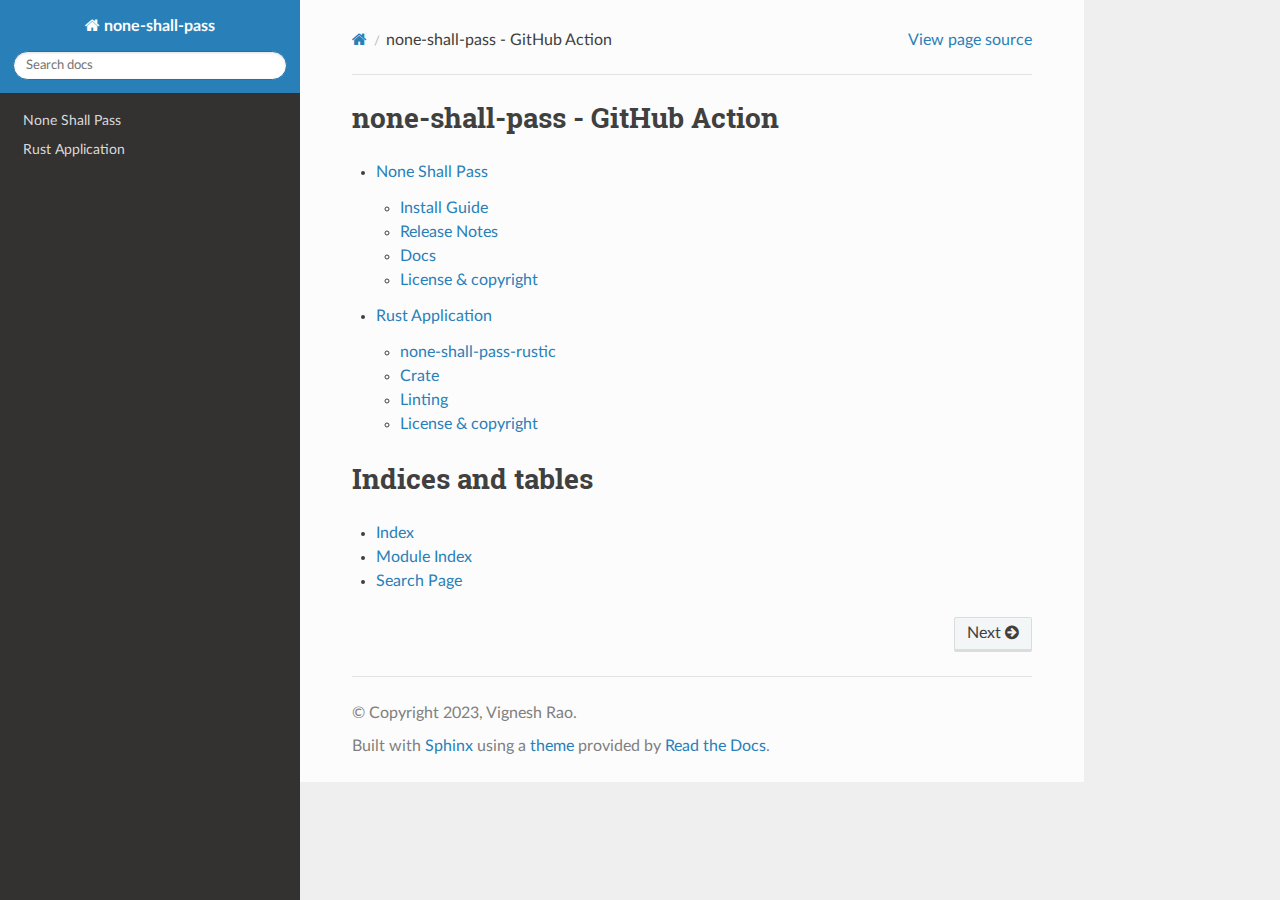
==== commit 7bfd9286: "Update docs" ====
--- a/docs/index.html
+++ b/docs/index.html
@@ -45,7 +45,6 @@
         </div><div class="wy-menu wy-menu-vertical" data-spy="affix" role="navigation" aria-label="Navigation menu">
               <ul>
 <li class="toctree-l1"><a class="reference internal" href="README.html">None Shall Pass</a></li>
-<li class="toctree-l1"><a class="reference internal" href="action.html">GitHub Action</a></li>
 <li class="toctree-l1"><a class="reference internal" href="rustic.html">Rust Application</a></li>
 </ul>
 
@@ -82,11 +81,6 @@
 <li class="toctree-l2"><a class="reference internal" href="README.html#release-notes">Release Notes</a></li>
 <li class="toctree-l2"><a class="reference internal" href="README.html#docs">Docs</a></li>
 <li class="toctree-l2"><a class="reference internal" href="README.html#license-copyright">License &amp; copyright</a></li>
-</ul>
-</li>
-<li class="toctree-l1"><a class="reference internal" href="action.html">GitHub Action</a><ul>
-<li class="toctree-l2"><a class="reference internal" href="action.html#configuration-metadata">Configuration MetaData</a></li>
-<li class="toctree-l2"><a class="reference internal" href="action.html#docker-setup">Docker Setup</a></li>
 </ul>
 </li>
 <li class="toctree-l1"><a class="reference internal" href="rustic.html">Rust Application</a><ul>
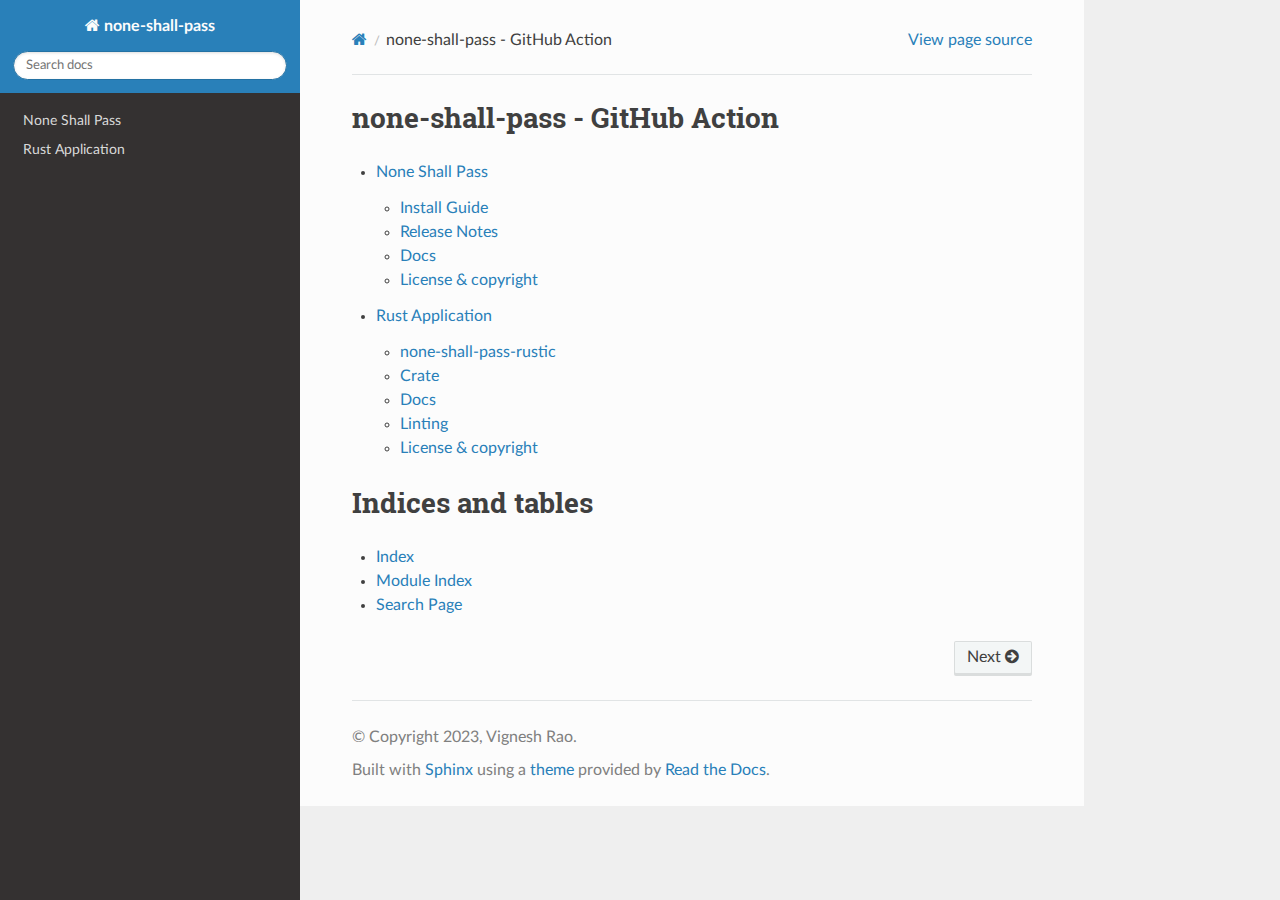
==== commit 18e8dbbc: "Update docs and release_notes.rst" ====
--- a/docs/index.html
+++ b/docs/index.html
@@ -1,14 +1,16 @@
 <!DOCTYPE html>
-<html class="writer-html5" lang="en" >
+<html class="writer-html5" lang="en">
 <head>
-  <meta charset="utf-8" /><meta name="generator" content="Docutils 0.18.1: http://docutils.sourceforge.net/" />
+  <meta charset="utf-8" /><meta name="generator" content="Docutils 0.19: https://docutils.sourceforge.io/" />
 
   <meta name="viewport" content="width=device-width, initial-scale=1.0" />
   <title>none-shall-pass - GitHub Action &mdash; none-shall-pass  documentation</title>
-      <link rel="stylesheet" href="_static/pygments.css" type="text/css" />
-      <link rel="stylesheet" href="_static/css/theme.css" type="text/css" />
-      <link rel="stylesheet" href="_static/theme.css" type="text/css" />
-      <link rel="stylesheet" href="_static/static.css" type="text/css" />
+      <link rel="stylesheet" type="text/css" href="_static/pygments.css" />
+      <link rel="stylesheet" type="text/css" href="_static/css/theme.css" />
+      <link rel="stylesheet" type="text/css" href="_static/theme.css" />
+      <link rel="stylesheet" type="text/css" href="_static/static.css" />
+
+  
   <!--[if lt IE 9]>
     <script src="_static/js/html5shiv.min.js"></script>
   <![endif]-->
@@ -86,6 +88,7 @@
 <li class="toctree-l1"><a class="reference internal" href="rustic.html">Rust Application</a><ul>
 <li class="toctree-l2"><a class="reference internal" href="rustic.html#none-shall-pass-rustic">none-shall-pass-rustic</a></li>
 <li class="toctree-l2"><a class="reference internal" href="rustic.html#crate">Crate</a></li>
+<li class="toctree-l2"><a class="reference internal" href="rustic.html#docs">Docs</a></li>
 <li class="toctree-l2"><a class="reference internal" href="rustic.html#linting">Linting</a></li>
 <li class="toctree-l2"><a class="reference internal" href="rustic.html#license-copyright">License &amp; copyright</a></li>
 </ul>
